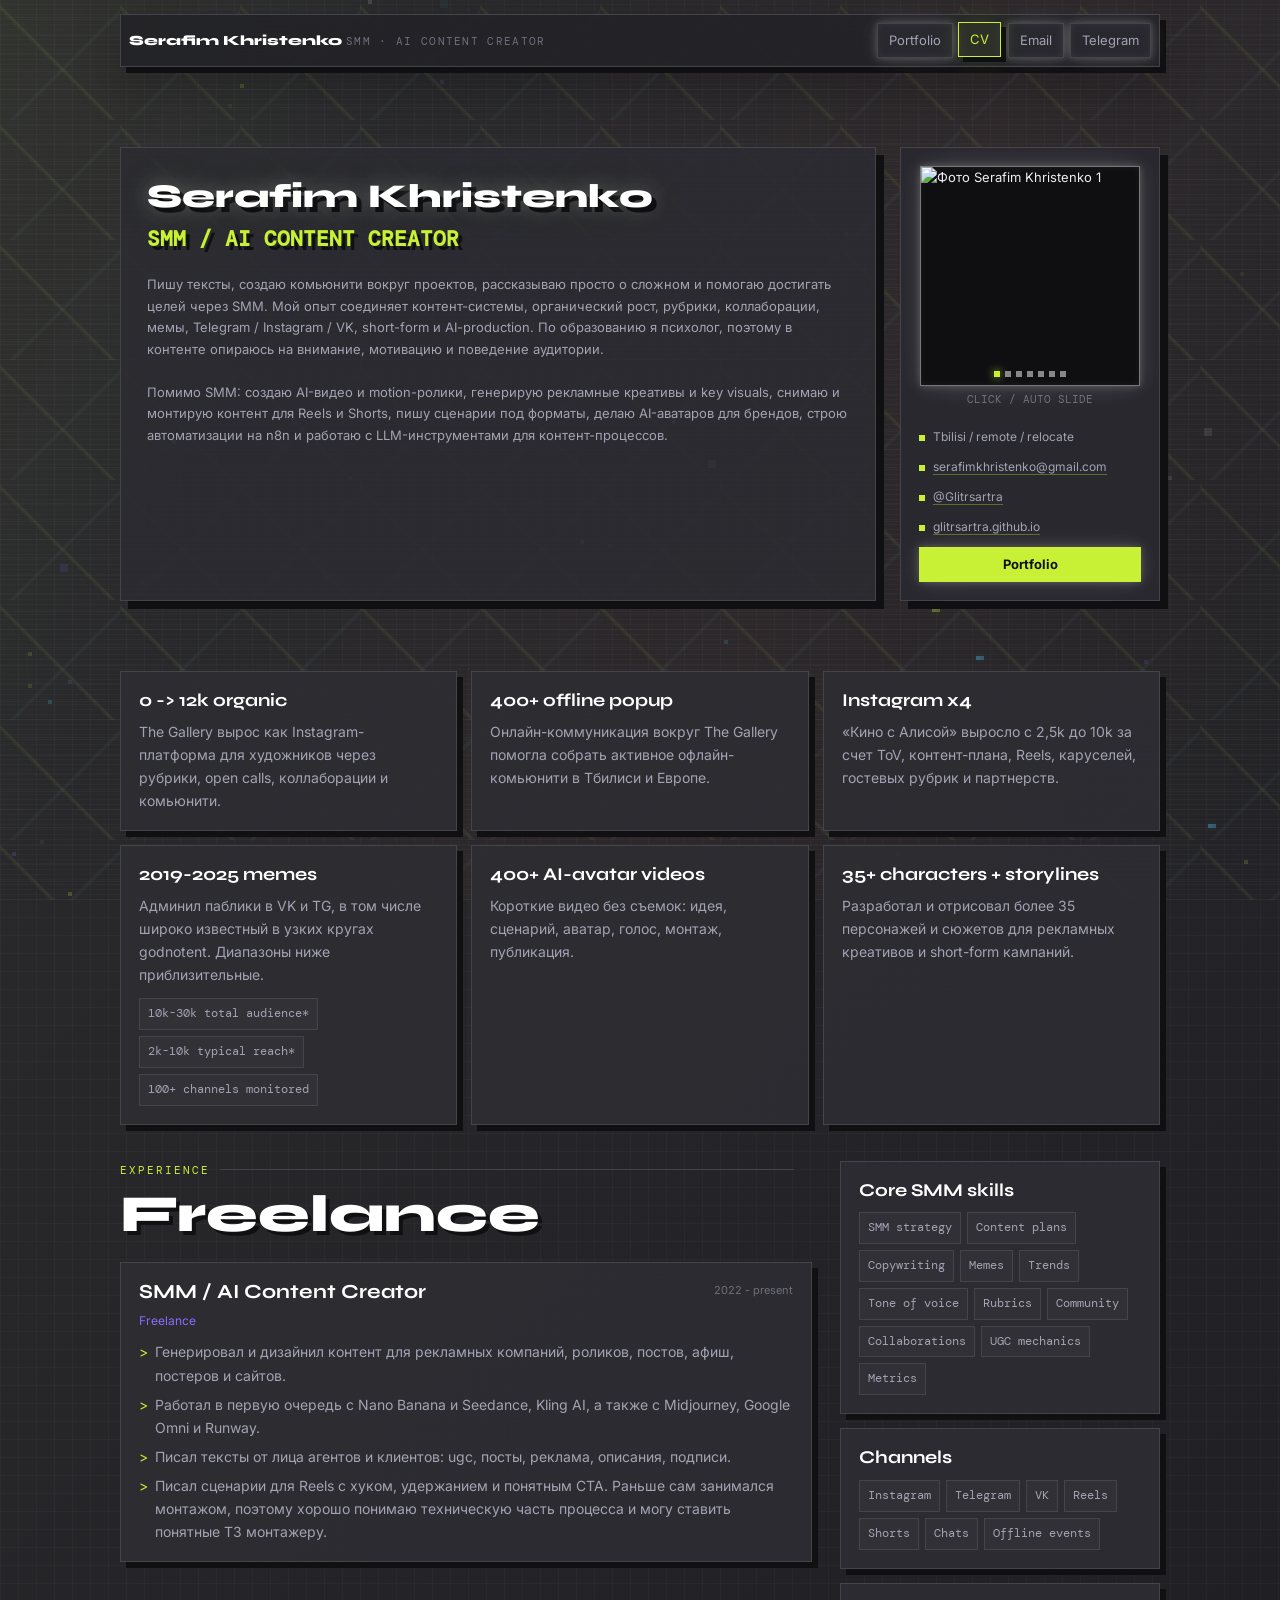
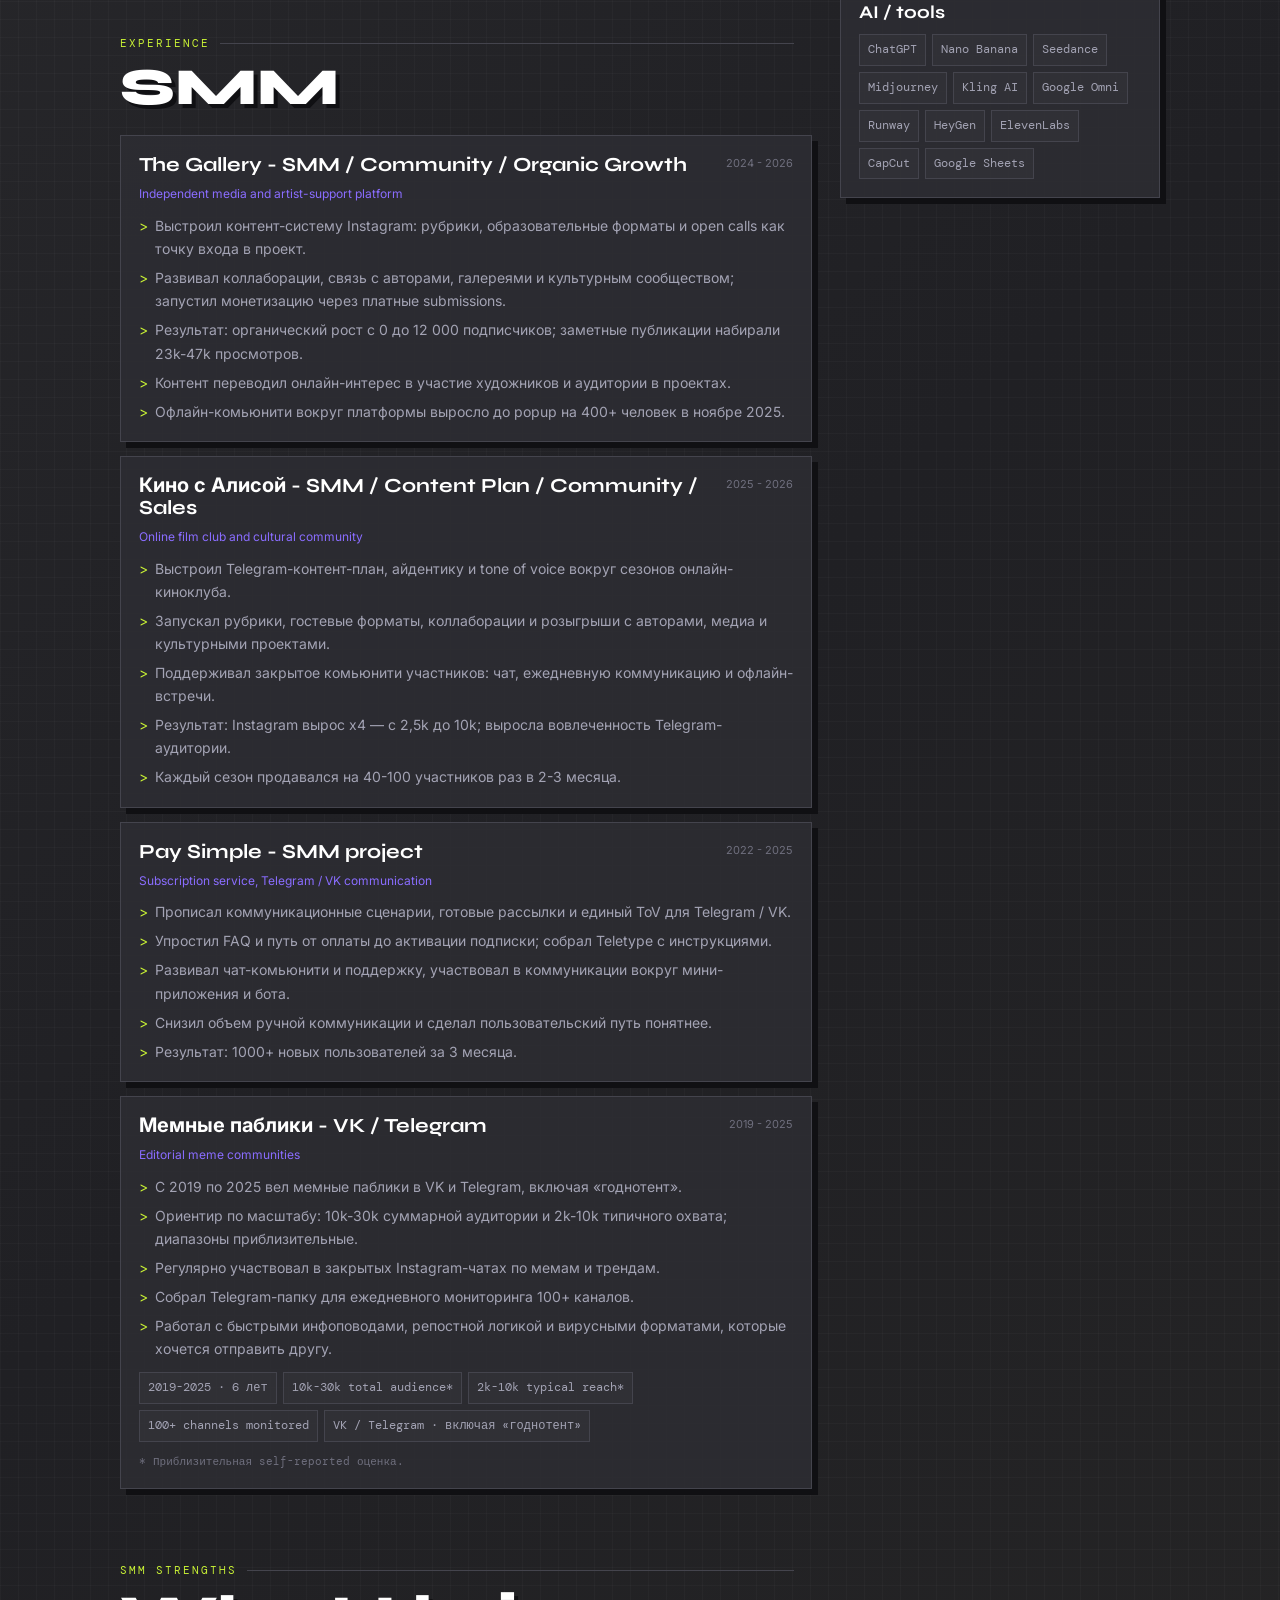
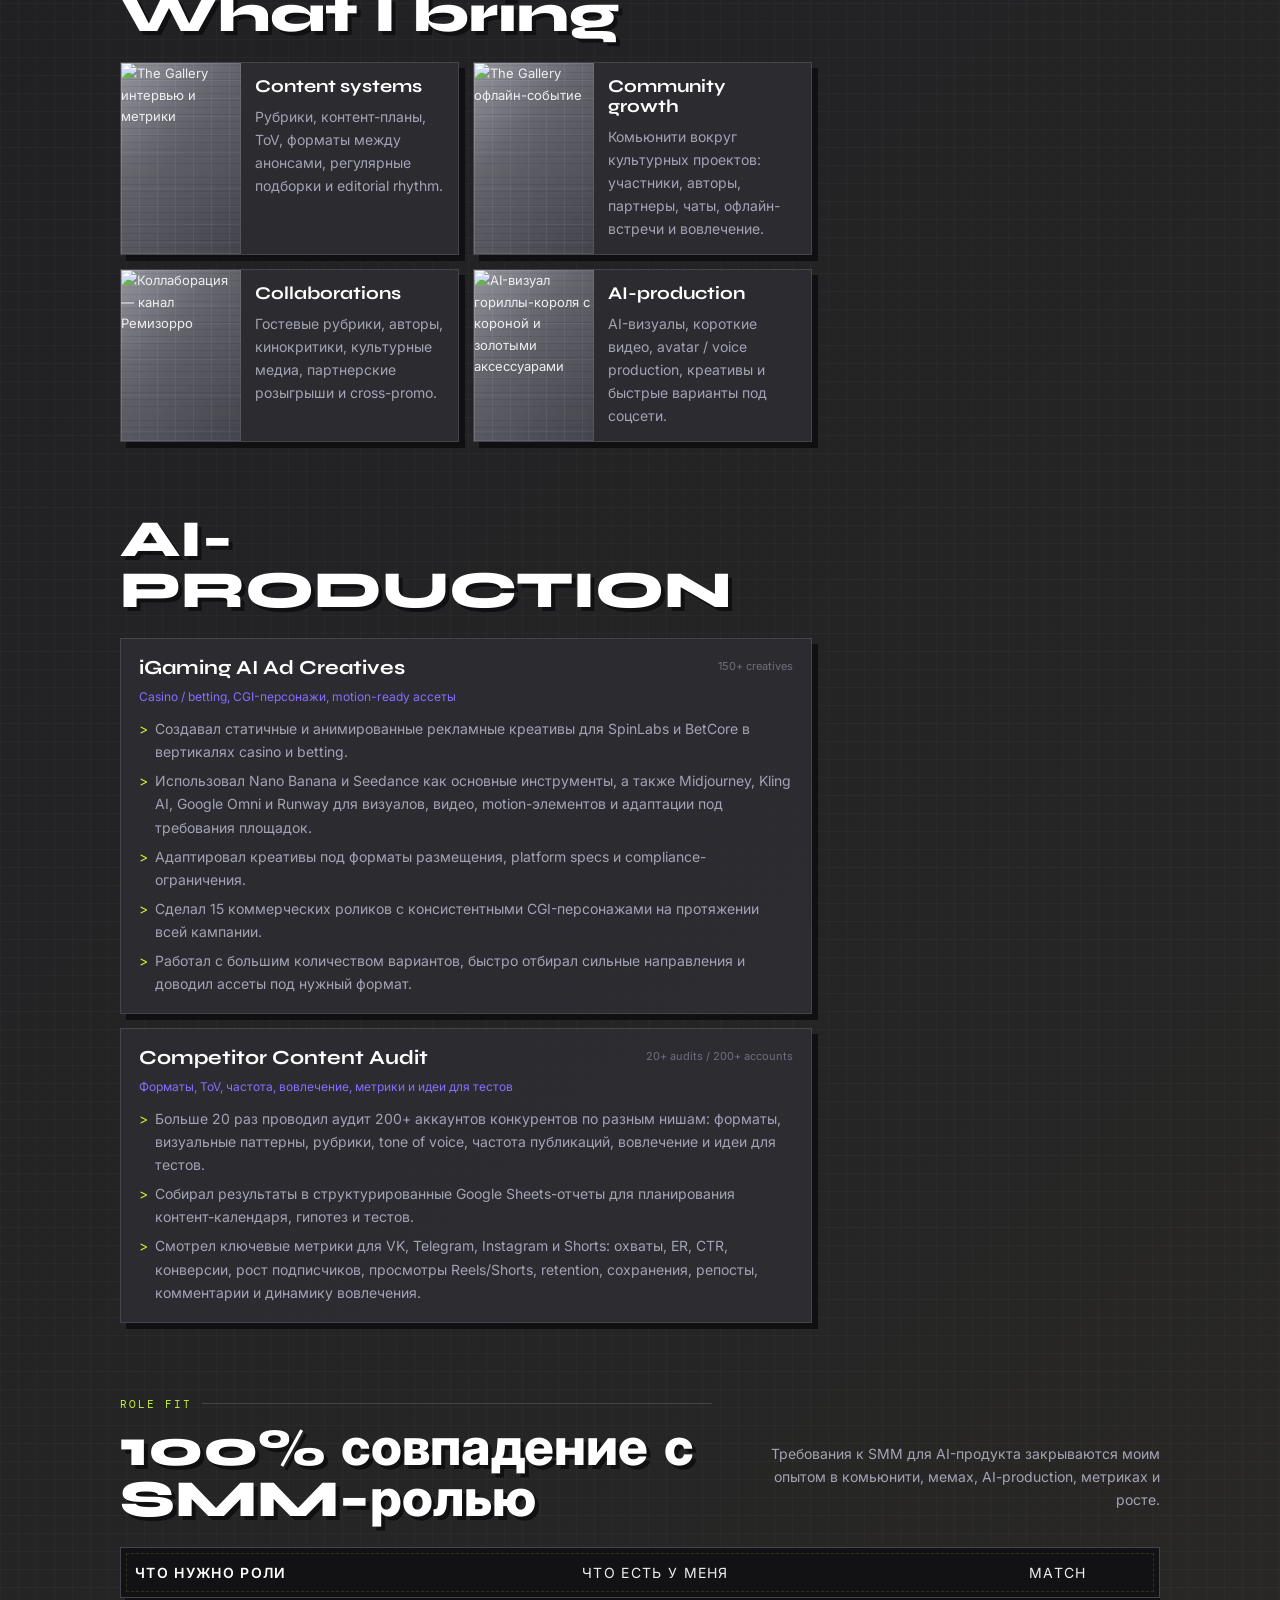
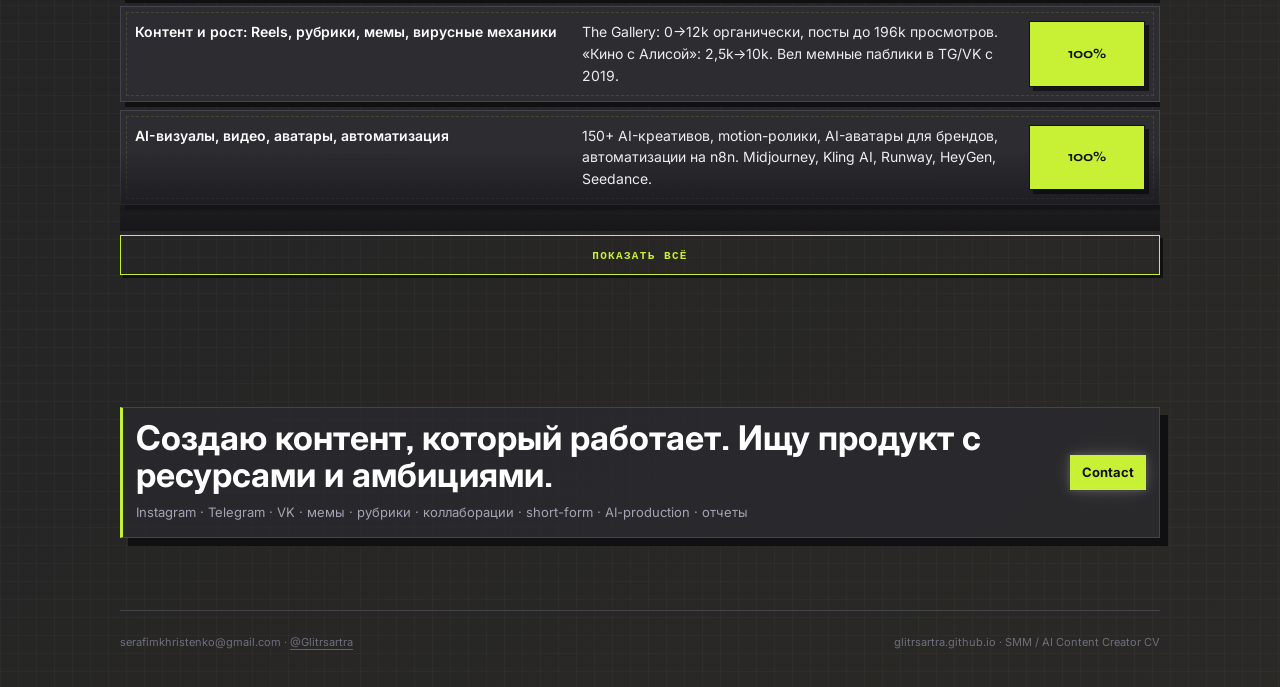
==== 2026-05-23/files-mentioned-by-the-user-index/cv.html @ 73cd8f00 "fix(cv): convert freelance-block to standard experience-item markup" ====
<!doctype html>
<html lang="ru">
<head>
  <meta charset="utf-8">
  <meta name="viewport" content="width=device-width, initial-scale=1">
  <title>Serafim Khristenko - SMM / AI Content Creator CV</title>
  <link rel="preconnect" href="https://fonts.googleapis.com">
  <link rel="preconnect" href="https://fonts.gstatic.com" crossorigin>
  <link href="https://fonts.googleapis.com/css2?family=DM+Mono:wght@400;500&family=Inter:wght@400;500;600;700&family=Syne:wght@700;800&display=swap" rel="stylesheet">
  <link rel="stylesheet" href="styles.css?v=ai-creative-gallery">
</head>
<body>
  <canvas class="pixel-canvas" aria-hidden="true"></canvas>

  <header class="topbar shell">
    <a class="brand" href="index.html?fresh=ai-creative-gallery" aria-label="Back to portfolio">
      <span class="brand-text">
        <span class="brand-name">Serafim Khristenko</span>
        <span class="brand-role">SMM · AI content creator</span>
      </span>
    </a>
    <nav class="nav" aria-label="Primary navigation">
      <a href="index.html?fresh=ai-creative-gallery">Portfolio</a>
      <a class="active" href="cv.html?fresh=ai-creative-gallery">CV</a>
      <a href="mailto:serafimkhristenko@gmail.com">Email</a>
      <a href="https://t.me/Glitrsartra">Telegram</a>
    </nav>
  </header>

  <main class="shell">
    <section class="cv-hero">
      <div class="cv-title">
        <h1 class="glow-name" data-glow-name>Serafim Khristenko</h1>
        <h2 class="cv-role-heading">SMM / AI Content Creator</h2>
        <p>
          Пишу тексты, создаю комьюнити вокруг проектов, рассказываю просто о сложном и помогаю достигать целей через SMM. Мой опыт соединяет контент-системы, органический рост, рубрики, коллаборации, мемы, Telegram / Instagram / VK, short-form и AI-production. По образованию я психолог, поэтому в контенте опираюсь на внимание, мотивацию и поведение аудитории.
          </p>
          <p>
          Помимо SMM: создаю AI-видео и motion-ролики, генерирую рекламные креативы и key visuals, снимаю и монтирую контент для Reels и Shorts, пишу сценарии под форматы, делаю AI-аватаров для брендов, строю автоматизации на n8n и работаю с LLM-инструментами для контент-процессов.
        </p>
      </div>
      <aside class="cv-contact">
        <div class="cv-photo-block">
          <div class="photo-slider cv-photo-slider" data-photo-slider aria-label="Фотографии Serafim Khristenko">
            <img class="active" src="assets/profile_photo_01.webp" alt="Фото Serafim Khristenko 1">
            <img src="assets/profile_photo_02.webp" alt="Фото Serafim Khristenko 2">
            <img src="assets/profile_photo_03.webp" alt="Фото Serafim Khristenko 3">
            <img src="assets/profile_photo_04.webp" alt="Фото Serafim Khristenko 4">
            <img src="assets/profile_photo_05.webp" alt="Фото Serafim Khristenko 5">
            <img src="assets/profile_photo_06.webp" alt="Фото Serafim Khristenko 6">
            <img src="assets/profile_photo_07.webp" alt="Фото Serafim Khristenko 7">
            <div class="photo-dots" aria-hidden="true">
              <button class="photo-dot active" type="button" aria-label="Фото 1"></button>
              <button class="photo-dot" type="button" aria-label="Фото 2"></button>
              <button class="photo-dot" type="button" aria-label="Фото 3"></button>
              <button class="photo-dot" type="button" aria-label="Фото 4"></button>
              <button class="photo-dot" type="button" aria-label="Фото 5"></button>
              <button class="photo-dot" type="button" aria-label="Фото 6"></button>
              <button class="photo-dot" type="button" aria-label="Фото 7"></button>
            </div>
          </div>
          <div class="photo-hint">click / auto slide</div>
        </div>
        <div class="contact-line">Tbilisi / remote / relocate</div>
        <div class="contact-line"><a href="mailto:serafimkhristenko@gmail.com">serafimkhristenko@gmail.com</a></div>
        <div class="contact-line"><a href="https://t.me/Glitrsartra">@Glitrsartra</a></div>
        <div class="contact-line"><a href="https://glitrsartra.github.io">glitrsartra.github.io</a></div>
        <a class="pixel-button primary" href="index.html?fresh=ai-creative-gallery">Portfolio</a>
      </aside>
    </section>

    <section class="section">
      <div class="cv-grid">
        <div class="cv-card">
          <strong>0 -> 12k organic</strong>
          <p>The Gallery вырос как Instagram-платформа для художников через рубрики, open calls, коллаборации и комьюнити.</p>
        </div>
        <div class="cv-card">
          <strong>400+ offline popup</strong>
          <p>Онлайн-коммуникация вокруг The Gallery помогла собрать активное офлайн-комьюнити в Тбилиси и Европе.</p>
        </div>
        <div class="cv-card">
          <strong>Instagram x4</strong>
          <p>«Кино с Алисой» выросло с 2,5k до 10k за счет ToV, контент-плана, Reels, каруселей, гостевых рубрик и партнерств.</p>
        </div>
        <div class="cv-card">
          <strong>2019-2025 memes</strong>
          <p>Админил паблики в VK и TG, в том числе широко известный в узких кругах godnotent. Диапазоны ниже приблизительные.</p>
          <div class="pill-list meme-chip-list">
            <span class="pill">10k-30k total audience*</span>
            <span class="pill">2k-10k typical reach*</span>
            <span class="pill">100+ channels monitored</span>
          </div>
        </div>
        <div class="cv-card">
          <strong>400+ AI-avatar videos</strong>
          <p>Короткие видео без съемок: идея, сценарий, аватар, голос, монтаж, публикация.</p>
        </div>
        <div class="cv-card">
          <strong>35+ characters + storylines</strong>
          <p>Разработал и отрисовал более 35 персонажей и сюжетов для рекламных креативов и short-form кампаний.</p>
        </div>
      </div>
    </section>

    <div class="cv-layout">
      <div>
        <section class="section" style="padding-top:0">
          <div class="section-head">
            <div>
              <div class="section-kicker section-kicker--large">Experience</div>
              <h2>Freelance</h2>
            </div>
          </div>

          <div class="experience-list">
            <article class="experience-item">
              <div class="experience-top">
                <h3>SMM / AI Content Creator</h3>
                <span class="period">2022 - present</span>
              </div>
              <div class="company">Freelance</div>
              <ul>
                <li>Генерировал и дизайнил контент для рекламных компаний, роликов, постов, афиш, постеров и сайтов.</li>
                <li>Работал в первую очередь с Nano Banana и Seedance, Kling AI, а также с Midjourney, Google Omni и Runway.</li>
                <li>Писал тексты от лица агентов и клиентов: ugc, посты, реклама, описания, подписи.</li>
                <li>Писал сценарии для Reels с хуком, удержанием и понятным CTA. Раньше сам занимался монтажом, поэтому хорошо понимаю техническую часть процесса и могу ставить понятные ТЗ монтажеру.</li>
              </ul>
            </article>
          </div>
        </section>

        <section class="section">
          <div class="section-head">
            <div>
              <div class="section-kicker section-kicker--large">Experience</div>
              <h2>SMM</h2>
            </div>
          </div>

          <div class="experience-list">
            <article class="experience-item">
              <div class="experience-top">
                <h3>The Gallery - SMM / Community / Organic Growth</h3>
                <span class="period">2024 - 2026</span>
              </div>
              <div class="company">Independent media and artist-support platform</div>
              <ul>
                <li>Выстроил контент-систему Instagram: рубрики, образовательные форматы и open calls как точку входа в проект.</li>
                <li>Развивал коллаборации, связь с авторами, галереями и культурным сообществом; запустил монетизацию через платные submissions.</li>
                <li>Результат: органический рост с 0 до 12 000 подписчиков; заметные публикации набирали 23k-47k просмотров.</li>
                <li>Контент переводил онлайн-интерес в участие художников и аудитории в проектах.</li>
                <li>Офлайн-комьюнити вокруг платформы выросло до popup на 400+ человек в ноябре 2025.</li>
              </ul>
            </article>

            <article class="experience-item">
              <div class="experience-top">
                <h3>Кино с Алисой - SMM / Content Plan / Community / Sales</h3>
                <span class="period">2025 - 2026</span>
              </div>
              <div class="company">Online film club and cultural community</div>
              <ul>
                <li>Выстроил Telegram-контент-план, айдентику и tone of voice вокруг сезонов онлайн-киноклуба.</li>
                <li>Запускал рубрики, гостевые форматы, коллаборации и розыгрыши с авторами, медиа и культурными проектами.</li>
                <li>Поддерживал закрытое комьюнити участников: чат, ежедневную коммуникацию и офлайн-встречи.</li>
                <li>Результат: Instagram вырос x4 — с 2,5k до 10k; выросла вовлеченность Telegram-аудитории.</li>
                <li>Каждый сезон продавался на 40-100 участников раз в 2-3 месяца.</li>
              </ul>
            </article>

            <article class="experience-item">
              <div class="experience-top">
                <h3>Pay Simple - SMM project</h3>
                <span class="period">2022 - 2025</span>
              </div>
              <div class="company">Subscription service, Telegram / VK communication</div>
              <ul>
                <li>Прописал коммуникационные сценарии, готовые рассылки и единый ToV для Telegram / VK.</li>
                <li>Упростил FAQ и путь от оплаты до активации подписки; собрал Teletype с инструкциями.</li>
                <li>Развивал чат-комьюнити и поддержку, участвовал в коммуникации вокруг мини-приложения и бота.</li>
                <li>Снизил объем ручной коммуникации и сделал пользовательский путь понятнее.</li>
                <li>Результат: 1000+ новых пользователей за 3 месяца.</li>
              </ul>
            </article>

            <article class="experience-item">
              <div class="experience-top">
                <h3>Мемные паблики - VK / Telegram</h3>
                <span class="period">2019 - 2025</span>
              </div>
              <div class="company">Editorial meme communities</div>
              <ul>
                <li>С 2019 по 2025 вел мемные паблики в VK и Telegram, включая «годнотент».</li>
                <li>Ориентир по масштабу: 10k-30k суммарной аудитории и 2k-10k типичного охвата; диапазоны приблизительные.</li>
                <li>Регулярно участвовал в закрытых Instagram-чатах по мемам и трендам.</li>
                <li>Собрал Telegram-папку для ежедневного мониторинга 100+ каналов.</li>
                <li>Работал с быстрыми инфоповодами, репостной логикой и вирусными форматами, которые хочется отправить другу.</li>
              </ul>
              <div class="pill-list meme-chip-list">
                <span class="pill">2019-2025 · 6 лет</span>
                <span class="pill">10k-30k total audience*</span>
                <span class="pill">2k-10k typical reach*</span>
                <span class="pill">100+ channels monitored</span>
                <span class="pill">VK / Telegram · включая «годнотент»</span>
              </div>
              <p class="metric-disclaimer">* Приблизительная self-reported оценка.</p>
            </article>
          </div>
        </section>

        <section class="section">
          <div class="section-head">
            <div>
              <div class="section-kicker">SMM strengths</div>
              <h2>What I bring</h2>
            </div>
          </div>

          <div class="project-row">
            <article class="project-tile">
              <div class="project-placeholder" aria-hidden="true"><img loading="lazy" src="assets/gallery_interview_metrics.webp" alt="The Gallery интервью и метрики" style="width:100%;height:100%;object-fit:cover;"></div>
              <div>
                <strong>Content systems</strong>
                <p>Рубрики, контент-планы, ToV, форматы между анонсами, регулярные подборки и editorial rhythm.</p>
              </div>
            </article>
            <article class="project-tile">
              <div class="project-placeholder" aria-hidden="true"><img loading="lazy" src="assets/gallery_popup_photo_02.webp" alt="The Gallery офлайн-событие" style="width:100%;height:100%;object-fit:cover;"></div>
              <div>
                <strong>Community growth</strong>
                <p>Комьюнити вокруг культурных проектов: участники, авторы, партнеры, чаты, офлайн-встречи и вовлечение.</p>
              </div>
            </article>
            <article class="project-tile">
              <div class="project-placeholder" aria-hidden="true"><img loading="lazy" src="assets/collab_remizorro.webp" alt="Коллаборация — канал Ремизорро" style="width:100%;height:100%;object-fit:cover;"></div>
              <div>
                <strong>Collaborations</strong>
                <p>Гостевые рубрики, авторы, кинокритики, культурные медиа, партнерские розыгрыши и cross-promo.</p>
              </div>
            </article>
            <article class="project-tile">
              <div class="project-placeholder" aria-hidden="true"><img loading="lazy" src="assets/ai_creative_14_gorilla_king.webp" alt="AI-визуал гориллы-короля с короной и золотыми аксессуарами" style="width:100%;height:100%;object-fit:cover;"></div>
              <div>
                <strong>AI-production</strong>
                <p>AI-визуалы, короткие видео, avatar / voice production, креативы и быстрые варианты под соцсети.</p>
              </div>
            </article>
          </div>
        </section>

        <section class="section">
            <div class="section-head">
              <div>
              <h2>AI-PRODUCTION</h2>
              </div>
            </div>
          <div class="experience-list">
            <article class="experience-item">
              <div class="experience-top">
                <h3>iGaming AI Ad Creatives</h3>
                <span class="period">150+ creatives</span>
              </div>
              <div class="company">Casino / betting, CGI-персонажи, motion-ready ассеты</div>
              <ul>
                <li>Создавал статичные и анимированные рекламные креативы для SpinLabs и BetCore в вертикалях casino и betting.</li>
                <li>Использовал Nano Banana и Seedance как основные инструменты, а также Midjourney, Kling AI, Google Omni и Runway для визуалов, видео, motion-элементов и адаптации под требования площадок.</li>
                <li>Адаптировал креативы под форматы размещения, platform specs и compliance-ограничения.</li>
                <li>Сделал 15 коммерческих роликов с консистентными CGI-персонажами на протяжении всей кампании.</li>
                <li>Работал с большим количеством вариантов, быстро отбирал сильные направления и доводил ассеты под нужный формат.</li>
              </ul>
            </article>

            <article class="experience-item">
              <div class="experience-top">
                <h3>Competitor Content Audit</h3>
                <span class="period">20+ audits / 200+ accounts</span>
              </div>
              <div class="company">Форматы, ToV, частота, вовлечение, метрики и идеи для тестов</div>
              <ul>
                <li>Больше 20 раз проводил аудит 200+ аккаунтов конкурентов по разным нишам: форматы, визуальные паттерны, рубрики, tone of voice, частота публикаций, вовлечение и идеи для тестов.</li>
                <li>Собирал результаты в структурированные Google Sheets-отчеты для планирования контент-календаря, гипотез и тестов.</li>
                <li>Смотрел ключевые метрики для VK, Telegram, Instagram и Shorts: охваты, ER, CTR, конверсии, рост подписчиков, просмотры Reels/Shorts, retention, сохранения, репосты, комментарии и динамику вовлечения.</li>
              </ul>
            </article>

          </div>
        </section>
      </div>

      <aside class="side-stack">
        <section class="cv-card">
          <strong>Core SMM skills</strong>
          <div class="pill-list" style="margin-top:12px">
            <span class="pill">SMM strategy</span>
            <span class="pill">Content plans</span>
            <span class="pill">Copywriting</span>
            <span class="pill">Memes</span>
            <span class="pill">Trends</span>
            <span class="pill">Tone of voice</span>
            <span class="pill">Rubrics</span>
            <span class="pill">Community</span>
            <span class="pill">Collaborations</span>
            <span class="pill">UGC mechanics</span>
            <span class="pill">Metrics</span>
          </div>
        </section>

        <section class="cv-card">
          <strong>Channels</strong>
          <div class="pill-list" style="margin-top:12px">
            <span class="pill">Instagram</span>
            <span class="pill">Telegram</span>
            <span class="pill">VK</span>
            <span class="pill">Reels</span>
            <span class="pill">Shorts</span>
            <span class="pill">Chats</span>
            <span class="pill">Offline events</span>
          </div>
        </section>

        <section class="cv-card">
          <strong>AI / tools</strong>
          <div class="pill-list" style="margin-top:12px">
            <span class="pill">ChatGPT</span>
            <span class="pill">Nano Banana</span>
            <span class="pill">Seedance</span>
            <span class="pill">Midjourney</span>
            <span class="pill">Kling AI</span>
            <span class="pill">Google Omni</span>
            <span class="pill">Runway</span>
            <span class="pill">HeyGen</span>
            <span class="pill">ElevenLabs</span>
            <span class="pill">CapCut</span>
            <span class="pill">Google Sheets</span>
          </div>
        </section>

      </aside>
    </div>

    <section class="section" id="role-fit">
      <div class="section-head">
        <div>
          <div class="section-kicker">Role fit</div>
          <h2>100% совпадение с SMM-ролью</h2>
        </div>
        <p class="section-note">Требования к SMM для AI-продукта закрываются моим опытом в комьюнити, мемах, AI-production, метриках и росте.</p>
      </div>
      <div class="fit-spoiler" data-fit-spoiler>
        <div class="fit-table" aria-label="Таблица совместимости">
          <div class="fit-row fit-head">
            <span>Что нужно роли</span>
            <span>Что есть у меня</span>
            <span>Match</span>
          </div>
          <div class="fit-row">
            <span>Контент и рост: Reels, рубрики, мемы, вирусные механики</span>
            <span>The Gallery: 0→12k органически, посты до 196k просмотров. «Кино с Алисой»: 2,5k→10k. Вел мемные паблики в TG/VK с 2019.</span>
            <strong>100%</strong>
          </div>
          <div class="fit-row">
            <span>AI-визуалы, видео, аватары, автоматизация</span>
            <span>150+ AI-креативов, motion-ролики, AI-аватары для брендов, автоматизации на n8n. Midjourney, Kling AI, Runway, HeyGen, Seedance.</span>
            <strong>100%</strong>
          </div>
          <div class="fit-row fit-collapsed">
            <span>Платформы: VK, Telegram, Instagram, YouTube Shorts</span>
            <span>Вел Telegram и Instagram для «Кино с Алисой», Instagram для The Gallery, Telegram/VK для Pay Simple.</span>
            <strong>100%</strong>
          </div>
          <div class="fit-row fit-collapsed">
            <span>Контент-план, тренды, реакция за 24-48 часов</span>
            <span>Сезонные и ежедневные планы, рубрики, open calls, партнерские механики. Слежу за AI-трендами минимум час в день.</span>
            <strong>100%</strong>
          </div>
          <div class="fit-row fit-collapsed">
            <span>Короткие видео, сценарии, монтаж</span>
            <span>Пишу сценарии, ставлю ТЗ, генерирую keyframes, при необходимости собираю видеоряд целиком.</span>
            <strong>100%</strong>
          </div>
          <div class="fit-row fit-collapsed">
            <span>Блогеры, коллаборации, PR</span>
            <span>Гостевые рубрики, розыгрыши, партнерства. Опыт с Blogosphere. Офлайн-мероприятия в СПб и Тбилиси.</span>
            <strong>100%</strong>
          </div>
          <div class="fit-row fit-collapsed">
            <span>Метрики: охваты, ER, CTR, конверсии</span>
            <span>Анализировал 200+ аккаунтов в 20+ нишах. Работаю с retention, сохранениями, динамикой вовлечения.</span>
            <strong>100%</strong>
          </div>
        </div>
        <div class="fit-spoiler-fade"></div>
        <button class="fit-spoiler-toggle" data-fit-toggle aria-expanded="false">Показать всё</button>
      </div>
    </section>

    <section class="cta-band">
      <div>
        <strong>Создаю контент, который работает. Ищу продукт с ресурсами и амбициями.</strong>
        <span>Instagram · Telegram · VK · мемы · рубрики · коллаборации · short-form · AI-production · отчеты</span>
      </div>
      <a class="pixel-button primary" href="mailto:serafimkhristenko@gmail.com">Contact</a>
    </section>
  </main>

  <footer class="footer shell">
    <span>serafimkhristenko@gmail.com · <a href="https://t.me/Glitrsartra">@Glitrsartra</a></span>
    <span>glitrsartra.github.io · SMM / AI Content Creator CV</span>
  </footer>

  <script src="portfolio.js?v=ai-creative-gallery"></script>
  <script src="element-picker.js?v=1"></script>
</body>
</html>
---- 2026-05-23/files-mentioned-by-the-user-index/styles.css ----
:root {
  --bg: #262629;
  --bg-deep: #17171a;
  --surface: #303035;
  --surface-2: #28282e;
  --surface-3: #202024;
  --line: #44444d;
  --line-soft: rgba(255, 255, 255, 0.09);
  --text: #ededf1;
  --muted: #a3a3b4;
  --quiet: #6f6f7e;
  --acid: #c8f135;
  --violet: #8a6dff;
  --coral: #ff654a;
  --cyan: #58d7ff;
  --amber: #ffd166;
  --shadow: #101013;
  --cursor-pixel: url("assets/cursor-user-stretched.webp") 1 1, auto;
  --cursor-pixel-active: url("assets/cursor-user-stretched-active.png?v=green-hover") 4 5, pointer;
}

* {
  box-sizing: border-box;
}

html {
  scroll-behavior: smooth;
  cursor: var(--cursor-pixel);
}

body {
  margin: 0;
  min-height: 100vh;
  background:
    linear-gradient(90deg, rgba(255, 255, 255, 0.025) 1px, transparent 1px) 0 0 / 18px 18px,
    linear-gradient(0deg, rgba(255, 255, 255, 0.022) 1px, transparent 1px) 0 0 / 18px 18px,
    linear-gradient(135deg, #2c2c2f 0%, #202024 44%, #2a2926 100%);
  color: var(--text);
  font-family: Inter, system-ui, sans-serif;
  font-size: 14px;
  line-height: 1.65;
  overflow-x: hidden;
  cursor: var(--cursor-pixel);
}

body::before {
  content: "";
  position: fixed;
  inset: 0;
  z-index: -2;
  pointer-events: none;
  background:
    repeating-linear-gradient(0deg, rgba(255,255,255,0.018) 0 1px, transparent 1px 5px),
    linear-gradient(115deg, rgba(200, 241, 53, 0.04), transparent 28%, rgba(255, 101, 74, 0.035) 62%, transparent);
}

body::after {
  content: "";
  position: fixed;
  inset: 0;
  z-index: -1;
  pointer-events: none;
  opacity: 0.34;
  background-image:
    linear-gradient(45deg, transparent 0 46%, rgba(200,241,53,.16) 46% 48%, transparent 48% 100%),
    linear-gradient(-45deg, transparent 0 44%, rgba(88,215,255,.1) 44% 46%, transparent 46% 100%);
  background-size: 120px 120px;
  mix-blend-mode: screen;
}

a {
  color: inherit;
}

button,
a {
  -webkit-tap-highlight-color: transparent;
  cursor: var(--cursor-pixel);
}

button {
  font: inherit;
}

img {
  display: block;
  max-width: 100%;
}

.media-placeholder,
.fan-placeholder,
.work-placeholder,
.project-placeholder,
.lightbox-placeholder {
  display: block;
  position: relative;
  width: 100%;
  height: 100%;
  min-height: inherit;
  overflow: hidden;
  background:
    linear-gradient(90deg, rgba(255, 255, 255, 0.055) 1px, transparent 1px) 0 0 / 18px 18px,
    linear-gradient(0deg, rgba(255, 255, 255, 0.045) 1px, transparent 1px) 0 0 / 18px 18px,
    linear-gradient(135deg, #82828b 0%, #5e5e67 48%, #44444d 100%);
  box-shadow: inset 0 0 0 1px rgba(255, 255, 255, 0.08);
}

.media-placeholder::after,
.fan-placeholder::after,
.work-placeholder::after,
.project-placeholder::after,
.lightbox-placeholder::after {
  content: "";
  position: absolute;
  inset: 0;
  background:
    linear-gradient(135deg, rgba(255, 255, 255, 0.16), transparent 36%),
    repeating-linear-gradient(0deg, transparent 0 6px, rgba(0, 0, 0, 0.08) 6px 7px);
  mix-blend-mode: overlay;
}

.pixel-canvas {
  position: fixed;
  inset: 0;
  z-index: 0;
  opacity: 0.4;
  pointer-events: none;
  image-rendering: pixelated;
}

.topbar,
main,
.footer {
  position: relative;
  z-index: 1;
}

.shell {
  width: min(1180px, calc(100% - 32px));
  margin: 0 auto;
}

.topbar {
  position: sticky;
  top: 10px;
  z-index: 30;
  display: grid;
  grid-template-columns: 1fr auto;
  align-items: center;
  gap: 18px;
  margin: 14px auto 0;
  padding: 10px;
  background: rgba(35, 35, 39, 0.88);
  border: 1px solid var(--line);
  box-shadow: 6px 6px 0 var(--shadow), 0 18px 50px rgba(0, 0, 0, 0.22);
  backdrop-filter: blur(18px);
}

.brand {
  display: flex;
  align-items: center;
  gap: 12px;
  min-width: 0;
  text-decoration: none;
}

.brand-mark {
  width: 28px;
  height: 28px;
  flex: 0 0 auto;
  background:
    linear-gradient(90deg, var(--acid) 0 33%, transparent 33% 66%, var(--coral) 66%),
    linear-gradient(0deg, transparent 0 33%, var(--cyan) 33% 66%, transparent 66%);
  border: 1px solid #0e0e10;
  box-shadow: 4px 4px 0 #0e0e10;
  image-rendering: pixelated;
}

.brand-text {
  min-width: 0;
}

.brand-name {
  position: relative;
  color: #fff;
  font-family: "Syne", Inter, system-ui, sans-serif;
  font-size: 15px;
  font-weight: 800;
  line-height: 1.1;
  overflow: visible;
  text-overflow: ellipsis;
  white-space: nowrap;
  transition: color 220ms ease, text-shadow 220ms ease;
}

.brand-name::after {
  content: "";
  position: absolute;
  left: 0;
  bottom: -2px;
  width: 100%;
  height: 1px;
  background: var(--acid);
  transform: scaleX(0);
  transform-origin: left;
  transition: transform 300ms cubic-bezier(0.22, 1, 0.36, 1);
}

.brand:hover .brand-name {
  color: var(--acid);
  text-shadow: 0 0 18px rgba(200, 241, 53, 0.5), 0 0 44px rgba(200, 241, 53, 0.2);
}

.brand:hover .brand-name::after {
  transform: scaleX(1);
}

.brand:hover .brand-role {
  color: rgba(200, 241, 53, 0.5);
}

.brand-role {
  color: var(--quiet);
  font-family: "DM Mono", "SFMono-Regular", Consolas, monospace;
  font-size: 11px;
  letter-spacing: 0.12em;
  text-transform: uppercase;
  overflow: hidden;
  text-overflow: ellipsis;
  white-space: nowrap;
  transition: color 220ms ease;
}

.nav {
  display: flex;
  justify-content: flex-end;
  flex-wrap: wrap;
  gap: 6px;
}

.nav a,
.pixel-button {
  display: inline-flex;
  align-items: center;
  justify-content: center;
  min-height: 34px;
  padding: 8px 13px;
  color: var(--muted);
  background: var(--surface-2);
  border: 1px solid var(--line);
  border-radius: 0;
  box-shadow: 3px 3px 0 var(--shadow);
  text-decoration: none;
  cursor: pointer;
  transition: transform 160ms ease, color 160ms ease, border-color 160ms ease, background 160ms ease, box-shadow 160ms ease;
}

.nav a:hover,
.pixel-button:hover,
.nav a.active {
  color: var(--acid);
  border-color: var(--acid);
  background: rgba(200, 241, 53, 0.06);
  transform: translate(-1px, -1px);
  box-shadow: 5px 5px 0 var(--shadow), 0 0 28px rgba(200, 241, 53, 0.14);
}

.hero {
  display: grid;
  grid-template-columns: minmax(0, 0.92fr) minmax(420px, 1.08fr);
  gap: 28px;
  align-items: stretch;
  min-height: calc(100vh - 92px);
  padding: 58px 0 34px;
}

.hero-copy {
  display: flex;
  flex-direction: column;
  justify-content: space-between;
  gap: 26px;
  min-width: 0;
}

.tagline {
  display: inline-flex;
  width: fit-content;
  align-items: center;
  gap: 8px;
  margin-bottom: 18px;
  padding: 4px 10px;
  color: var(--acid);
  border: 1px solid var(--acid);
  box-shadow: 3px 3px 0 rgba(0, 0, 0, 0.35);
  font-family: "DM Mono", "SFMono-Regular", Consolas, monospace;
  font-size: 11px;
  letter-spacing: 0.16em;
  text-transform: uppercase;
}

.tagline::before {
  content: "";
  width: 6px;
  height: 6px;
  background: currentColor;
  box-shadow: 8px 0 0 var(--coral), 16px 0 0 var(--cyan);
}

h1,
h2,
h3 {
  margin: 0;
  font-family: "Syne", Inter, system-ui, sans-serif;
  color: #fff;
  line-height: 0.98;
  letter-spacing: 0;
}

h1 {
  max-width: 680px;
  font-size: clamp(48px, 6.2vw, 88px);
  font-weight: 800;
  text-shadow: 5px 5px 0 #0f0f12, 0 0 44px rgba(200, 241, 53, 0.1);
}

.hero-profile {
  display: flex;
  align-items: flex-start;
  margin-bottom: 24px;
}

.hero-profile-photo {
  width: 96px;
  height: 96px;
  object-fit: cover;
  object-position: center top;
  border: 2px solid var(--line);
  box-shadow: 4px 4px 0 var(--shadow);
  flex: 0 0 auto;
  filter: grayscale(15%);
}

.hero-copy p {
  max-width: 610px;
  margin: 20px 0 0;
  color: var(--muted);
  font-size: 14px;
}

.hero-actions {
  display: flex;
  flex-wrap: wrap;
  gap: 10px;
  margin-top: 36px;
}

.pixel-button.primary {
  color: #111;
  background: var(--acid);
  border-color: var(--acid);
  font-weight: 700;
}

.pixel-button.primary:hover {
  color: #111;
  background: #d6ff49;
}

.metrics {
  display: grid;
  grid-template-columns: repeat(4, minmax(0, 1fr));
  gap: 1px;
  border: 1px solid var(--line);
  background: var(--line);
  box-shadow: 6px 6px 0 var(--shadow);
}

.metric {
  min-width: 0;
  padding: 15px 12px;
  background: var(--surface-2);
}

.metric-value {
  display: block;
  color: var(--acid);
  font-family: "DM Mono", "SFMono-Regular", Consolas, monospace;
  font-size: clamp(28px, 4.5vw, 34px);
  font-weight: 500;
  line-height: 1;
}

.metric-label {
  display: block;
  margin-top: 7px;
  color: var(--quiet);
  font-family: "DM Mono", "SFMono-Regular", Consolas, monospace;
  font-size: 11px;
  letter-spacing: 0.1em;
  text-transform: uppercase;
}

.hero-panel {
  position: relative;
  display: grid;
  min-width: 0;
  background: var(--surface);
  border: 1px solid var(--line);
  box-shadow: 10px 10px 0 var(--shadow), 0 0 70px rgba(138, 109, 255, 0.11);
  transform: perspective(900px) rotateY(-3deg) rotateX(1.5deg);
}

.hero-panel::before {
  content: "";
  position: absolute;
  inset: 10px -10px -10px 10px;
  z-index: -1;
  border-right: 1px solid #111;
  border-bottom: 1px solid #111;
  background:
    linear-gradient(135deg, rgba(200, 241, 53, 0.22), rgba(88, 215, 255, 0.08) 42%, rgba(255, 101, 74, 0.18));
}

.hero-panel .media-placeholder {
  width: 100%;
  height: 100%;
  min-height: 430px;
}

.hero-collage {
  position: relative;
  display: grid;
  grid-template-columns: repeat(6, minmax(0, 1fr));
  grid-auto-rows: 46px;
  gap: 8px;
  align-content: start;
  width: 100%;
  min-height: 540px;
  padding: 10px 10px 112px;
  overflow: hidden;
  isolation: isolate;
  background:
    radial-gradient(circle at 16% 18%, rgba(200, 241, 53, 0.24), transparent 26%),
    radial-gradient(circle at 80% 12%, rgba(88, 215, 255, 0.2), transparent 28%),
    radial-gradient(circle at 70% 78%, rgba(255, 101, 74, 0.22), transparent 28%),
    linear-gradient(135deg, #17171b 0%, #22222a 52%, #101015 100%);
}

.hero-collage::before {
  content: "";
  position: absolute;
  inset: 0;
  z-index: 20;
  pointer-events: none;
  background:
    linear-gradient(90deg, rgba(255, 255, 255, 0.08) 1px, transparent 1px) 0 0 / 22px 22px,
    linear-gradient(0deg, rgba(255, 255, 255, 0.055) 1px, transparent 1px) 0 0 / 22px 22px,
    repeating-linear-gradient(0deg, rgba(255, 255, 255, 0.05) 0 1px, transparent 1px 5px);
  mix-blend-mode: screen;
  opacity: 0.52;
}

.hero-collage::after {
  content: "";
  position: absolute;
  inset: 40% 0 0;
  z-index: 19;
  pointer-events: none;
  background: linear-gradient(180deg, transparent, rgba(10, 10, 12, 0.78));
}

.hero-collage-item {
  --tilt: rotate(0deg);
  position: relative;
  z-index: 2;
  width: auto;
  height: auto;
  min-width: 0;
  min-height: 0;
  padding: 0;
  overflow: hidden;
  color: inherit;
  background: var(--surface-2);
  border: 1px solid var(--line);
  border-radius: 6px;
  box-shadow: 7px 7px 0 rgba(0, 0, 0, 0.55), 0 0 34px rgba(255, 255, 255, 0.08);
  cursor: zoom-in;
  transform: var(--tilt);
  transform-origin: center;
  transition: transform 180ms ease, box-shadow 180ms ease, z-index 180ms ease;
}

.hero-collage-item:hover,
.hero-collage-item:focus-visible {
  z-index: 30;
  box-shadow: 10px 10px 0 rgba(0, 0, 0, 0.6), 0 0 44px rgba(255, 255, 255, 0.16);
  transform: var(--tilt) translateY(-4px) scale(1.03);
}

.hero-collage-item:focus-visible {
  outline: 2px solid var(--acid);
  outline-offset: 3px;
}

.hero-collage-item img {
  width: 100%;
  height: 100%;
  object-fit: cover;
  filter: saturate(1.08) contrast(1.04);
}

.hero-board-a {
  --tilt: rotate(-4deg);
  grid-column: span 2;
  grid-row: span 3;
  z-index: 1;
  align-self: start;
  justify-self: center;
  width: 310px;
  aspect-ratio: 1031 / 1280;
  background: #111317;
}

.hero-board-a img {
  object-fit: contain;
}

.hero-board-b {
  --tilt: rotate(2deg);
  grid-column: span 2;
  grid-row: span 3;
  z-index: 1;
  translate: -20px 0;
}

.hero-board-c {
  --tilt: rotate(-2deg);
  grid-column: span 1;
  grid-row: span 2;
  z-index: 13;
  align-self: start;
  justify-self: center;
  width: 176px;
  aspect-ratio: 859 / 1280;
  background: #111317;
  translate: -42px -8px;
}

.hero-board-d {
  --tilt: rotate(3deg);
  grid-column: span 1;
  grid-row: span 2;
  z-index: 14;
  align-self: start;
  justify-self: center;
  width: 176px;
  aspect-ratio: 964 / 1280;
  background: #111317;
  translate: -8px 16px;
}

.hero-board-c img,
.hero-board-d img {
  object-fit: contain;
}

.hero-board-e {
  --tilt: rotate(-1deg);
  grid-column: span 1;
  grid-row: span 2;
  z-index: 12;
  align-self: center;
  justify-self: center;
  width: 180px;
  aspect-ratio: 1031 / 1280;
  background: #111317;
  translate: -230px 230px;
}

.hero-board-e img {
  object-fit: contain;
}

.hero-board-f {
  --tilt: rotate(4deg);
  grid-column: span 1;
  grid-row: span 2;
  z-index: 13;
  align-self: start;
  justify-self: center;
  width: 184px;
  aspect-ratio: 1;
  background: #111317;
  translate: -230px 230px;
}

.hero-board-f img {
  object-fit: contain;
}

.hero-board-g {
  --tilt: rotate(-3deg);
  grid-column: span 2;
  grid-row: span 2;
  z-index: 20;
  align-self: center;
  justify-self: center;
  width: 64%;
  aspect-ratio: 859 / 1280;
  background: #111317;
}

.hero-board-g img {
  object-fit: contain;
}

.hero-board-h {
  --tilt: rotate(2deg);
  grid-column: span 1;
  grid-row: span 2;
}

.hero-board-i {
  --tilt: rotate(-2deg);
  grid-column: span 2;
  grid-row: span 2;
  z-index: 15;
  translate: -10px 0;
}

.hero-board-j,
.hero-board-k,
.hero-board-l,
.hero-board-m,
.hero-board-n,
.hero-board-o,
.hero-board-p,
.hero-board-q,
.hero-board-r {
  grid-column: span 1;
  grid-row: span 2;
}

.hero-board-j {
  --tilt: rotate(3deg);
}

.hero-board-k {
  --tilt: rotate(-4deg);
  translate: -40px 30px;
}

.hero-board-l {
  --tilt: rotate(2deg);
  grid-column: span 2;
}

.hero-board-m {
  --tilt: rotate(-1deg);
}

.hero-board-n {
  --tilt: rotate(4deg);
}

.hero-board-o {
  --tilt: rotate(-3deg);
}

.hero-board-p {
  --tilt: rotate(2deg);
}

.hero-board-q {
  --tilt: rotate(-2deg);
}

.hero-board-r {
  --tilt: rotate(3deg);
}

.hero-board-s,
.hero-board-t,
.hero-board-u,
.hero-board-v,
.hero-board-w,
.hero-board-x,
.hero-board-y,
.hero-board-z,
.hero-board-aa,
.hero-board-ab {
  z-index: 8;
}

.hero-board-s {
  --tilt: rotate(-7deg);
  grid-column: 1 / span 2;
  grid-row: 6 / span 4;
  margin: -12px 18px 18px -12px;
}

.hero-board-t {
  --tilt: rotate(5deg);
  grid-column: 4 / span 3;
  grid-row: 5 / span 3;
  margin: 18px -18px -4px 18px;
  z-index: 7;
}

.hero-board-u {
  --tilt: rotate(-4deg);
  grid-column: 3 / span 2;
  grid-row: 8 / span 3;
  margin: -16px 8px 8px -8px;
  z-index: 9;
  translate: 0 100px;
}

.hero-board-v {
  --tilt: rotate(6deg);
  grid-column: 5 / span 2;
  grid-row: 8 / span 3;
  margin: -18px -8px 12px 24px;
  z-index: 10;
}

.hero-board-w {
  --tilt: rotate(-3deg);
  grid-column: 2 / span 2;
  grid-row: 4 / span 3;
  margin: -38px 10px -16px 20px;
  z-index: 11;
}

.hero-board-x {
  --tilt: rotate(4deg);
  grid-column: 1 / span 1;
  grid-row: 10 / span 2;
  margin: -10px 0 16px 8px;
  z-index: 12;
}

.hero-board-y {
  --tilt: rotate(-5deg);
  grid-column: 4 / span 1;
  grid-row: 10 / span 2;
  margin: -12px -6px 20px 6px;
  z-index: 12;
  translate: -290px -30px;
}

.hero-board-z {
  --tilt: rotate(3deg);
  grid-column: 5 / span 1;
  grid-row: 10 / span 2;
  margin: 4px -8px 10px -2px;
  z-index: 12;
  translate: 0 20px;
}

.hero-board-aa {
  --tilt: rotate(-2deg);
  grid-column: 6 / span 1;
  grid-row: 10 / span 2;
  margin: -16px -10px 18px 0;
  z-index: 13;
}

.hero-board-ab {
  --tilt: rotate(4deg);
  grid-column: 5 / span 2;
  grid-row: 10 / span 3;
  margin: 12px -18px -18px 12px;
  z-index: 14;
  translate: 0 80px;
}

.hero-board-ai {
  --tilt: rotate(-3deg);
  grid-column: 5 / span 2;
  grid-row: 6 / span 3;
  margin: -8px -12px 12px 8px;
  z-index: 9;
}

.hero-board-aj {
  --tilt: rotate(4deg);
  grid-column: 5 / span 2;
  grid-row: 6 / span 3;
  margin: 18px -18px -12px 18px;
  z-index: 10;
}

.hero-board-ak {
  --tilt: rotate(-2deg);
  grid-column: 6 / span 1;
  grid-row: 7 / span 2;
  margin: -10px -8px 8px 4px;
  z-index: 11;
}

.hero-board-al {
  --tilt: rotate(3deg);
  grid-column: 5 / span 1;
  grid-row: 8 / span 2;
  margin: -6px 8px 10px -10px;
  z-index: 10;
}

.hero-cover-a {
  --tilt: rotate(-4deg);
  left: 4%;
  top: 6%;
  z-index: 4;
  width: 38%;
  height: 58%;
}

.hero-cover-b {
  --tilt: rotate(3deg);
  right: 5%;
  top: 5%;
  z-index: 5;
  width: 42%;
  height: 25%;
}

.hero-cover-c {
  --tilt: rotate(-2deg);
  right: 4%;
  top: 24%;
  z-index: 4;
  width: 34%;
  height: 34%;
}

.hero-cover-d {
  --tilt: rotate(5deg);
  left: 7%;
  bottom: 8%;
  z-index: 5;
  width: 31%;
  height: 38%;
}

.hero-cover-e {
  --tilt: rotate(4deg);
  left: 31%;
  top: 27%;
  z-index: 3;
  width: 28%;
  height: 38%;
}

.hero-cover-f {
  --tilt: rotate(-1deg);
  left: 37%;
  bottom: 11%;
  z-index: 6;
  width: 40%;
  height: 22%;
}

.hero-cover-g {
  --tilt: rotate(-3deg);
  right: 8%;
  bottom: 12%;
  z-index: 5;
  width: 33%;
  height: 36%;
}

.hero-cover-h {
  --tilt: rotate(2deg);
  left: 2%;
  top: 55%;
  z-index: 3;
  width: 28%;
  height: 30%;
}

.hero-cover-i {
  --tilt: rotate(6deg);
  right: 0;
  top: 47%;
  z-index: 6;
  width: 23%;
  height: 27%;
}

.hero-cover-j {
  --tilt: rotate(-5deg);
  left: 53%;
  top: 9%;
  z-index: 6;
  width: 28%;
  height: 21%;
}

.hero-label {
  position: absolute;
  left: 16px;
  right: 16px;
  bottom: 16px;
  display: grid;
  grid-template-columns: 1fr auto;
  gap: 12px;
  align-items: end;
  z-index: 40;
  padding: 14px;
  background: rgba(16, 16, 19, 0.96);
  border: 1px solid rgba(200, 241, 53, 0.58);
  box-shadow: 6px 6px 0 rgba(0, 0, 0, 0.55), 0 0 28px rgba(200, 241, 53, 0.1);
  backdrop-filter: blur(18px);
}

.hero-label strong {
  display: block;
  color: #fff;
  font-family: "Syne", Inter, system-ui, sans-serif;
  font-size: 18px;
  line-height: 1.15;
}

.hero-label span {
  display: block;
  margin-top: 3px;
  color: var(--muted);
  font-size: 11px;
}

.hero-stamp {
  color: var(--cyan);
  border: 1px solid currentColor;
  padding: 4px 8px;
  font-family: "DM Mono", "SFMono-Regular", Consolas, monospace;
  font-size: 11px;
  letter-spacing: 0.12em;
  text-transform: uppercase;
}

.section {
  padding: 52px 0;
}

.thumbnail-showcase.section {
  padding-top: 80px;
}

#ai-production.section {
  padding-top: 80px;
}

.section-head {
  display: grid;
  grid-template-columns: minmax(0, 1fr) auto;
  gap: 18px;
  align-items: end;
  margin-bottom: 22px;
}

.section-kicker {
  display: flex;
  align-items: center;
  gap: 10px;
  margin-bottom: 10px;
  color: var(--acid);
  font-family: "DM Mono", "SFMono-Regular", Consolas, monospace;
  font-size: 11px;
  letter-spacing: 0.18em;
  text-transform: uppercase;
}

.section-kicker::after {
  content: "";
  flex: 1;
  height: 1px;
  min-width: 38px;
  background: var(--line);
}

h2 {
  font-size: clamp(32px, 4.4vw, 52px);
  font-weight: 800;
  text-shadow: 4px 4px 0 var(--shadow);
}

h3 {
  font-size: clamp(20px, 2.2vw, 28px);
}

.section-head h2 {
  overflow-wrap: normal;
}

#ai-production .section-head h2 {
  white-space: nowrap;
}

.section-note {
  max-width: 430px;
  color: var(--muted);
  font-size: 14px;
  text-align: right;
}

.fit-table {
  display: grid;
  gap: 8px;
}

.fit-spoiler {
  position: relative;
}

.fit-spoiler .fit-table {
  max-height: 280px;
  overflow: hidden;
  transition: max-height 400ms ease;
}

.fit-spoiler.is-open .fit-table {
  max-height: 2000px;
}

.fit-collapsed {
  opacity: 0.5;
  transition: opacity 300ms ease;
}

.fit-spoiler.is-open .fit-collapsed {
  opacity: 1;
}

.fit-spoiler-fade {
  position: absolute;
  bottom: 44px;
  left: 0;
  right: 0;
  height: 80px;
  background: linear-gradient(to bottom, transparent, var(--bg-deep));
  pointer-events: none;
  transition: opacity 300ms ease;
}

.fit-spoiler.is-open .fit-spoiler-fade {
  opacity: 0;
}

.fit-spoiler-toggle {
  display: block;
  width: 100%;
  margin-top: 8px;
  padding: 10px;
  color: var(--acid);
  background: transparent;
  border: 1px solid var(--acid);
  box-shadow: 3px 3px 0 var(--shadow);
  font-family: "DM Mono", monospace;
  font-size: 11px;
  font-weight: 700;
  letter-spacing: 0.12em;
  text-transform: uppercase;
  cursor: pointer;
  transition: background 180ms ease, color 180ms ease;
}

.fit-spoiler-toggle:hover {
  background: rgba(200, 241, 53, 0.08);
}

.fit-spoiler.is-open .fit-spoiler-toggle {
  color: var(--muted);
  border-color: var(--line);
}


.fit-row {
  position: relative;
  display: grid;
  grid-template-columns: minmax(190px, 1fr) minmax(0, 1fr) minmax(116px, auto);
  gap: 12px;
  align-items: stretch;
  padding: 14px;
  background: rgba(45, 45, 50, 0.92);
  border: 1px solid var(--line);
  box-shadow: 5px 5px 0 var(--shadow);
}

.fit-row::after {
  content: "";
  position: absolute;
  inset: 5px;
  pointer-events: none;
  border: 1px dashed rgba(200, 241, 53, 0.14);
}

.fit-row > span,
.fit-row > strong {
  position: relative;
  z-index: 1;
}

.fit-head {
  min-height: 44px;
  color: var(--acid);
  background: rgba(17, 17, 20, 0.94);
  font-family: "DM Mono", "SFMono-Regular", Consolas, monospace;
  font-size: 11px;
  letter-spacing: 0.12em;
  text-transform: uppercase;
}

.fit-head > span,
.fit-head > span:first-child {
  color: var(--acid);
  font-size: 11px;
}

.fit-row > span {
  min-width: 0;
  color: var(--text);
  font-family: Inter, system-ui, sans-serif;
  font-size: 14px;
  line-height: 1.55;
}

.fit-row > span:first-child {
  color: #fff;
  font-family: Inter, system-ui, sans-serif;
  font-size: 14px;
  font-weight: 600;
  line-height: 1.55;
}

.fit-row > strong {
  display: inline-flex;
  align-items: center;
  justify-content: center;
  min-width: 0;
  min-height: 46px;
  color: #111;
  background: var(--acid);
  border: 1px solid #111;
  box-shadow: 4px 4px 0 rgba(0, 0, 0, 0.5);
  font-family: "Syne", Inter, system-ui, sans-serif;
  padding: 8px 10px;
  font-size: 14px;
  line-height: 1.1;
  text-align: center;
}

.case-list {
  display: grid;
  gap: 26px;
}

.case-gallery {
  position: relative;
  z-index: 1;
  display: grid;
  grid-template-columns: repeat(4, minmax(0, 1fr));
  gap: 10px;
}

.case-gallery.kino-gallery {
  grid-template-columns: repeat(5, minmax(0, 1fr));
}

.gallery-shot {
  position: relative;
  min-height: 260px;
  overflow: hidden;
  padding: 0;
  background: var(--surface-3);
  border: 1px solid var(--line);
  box-shadow: 5px 5px 0 rgba(0, 0, 0, 0.4);
  cursor: zoom-in;
}

.gallery-shot img {
  width: 100%;
  height: 100%;
  object-fit: cover;
  object-position: top center;
  filter: contrast(1.03) saturate(0.92);
  transition: transform 180ms ease, filter 180ms ease;
}

.gallery-shot::after {
  content: "";
  position: absolute;
  inset: 0;
  pointer-events: none;
  background:
    linear-gradient(transparent 0 49%, rgba(255, 255, 255, 0.05) 49% 51%, transparent 51% 100%) 0 0 / 100% 8px,
    linear-gradient(90deg, rgba(255, 255, 255, 0.08), transparent 30%, transparent 76%, rgba(0, 0, 0, 0.16));
  mix-blend-mode: overlay;
}

.gallery-shot:hover img,
.gallery-shot:focus-visible img {
  transform: scale(1.035);
  filter: contrast(1.08) saturate(1.02);
}

.case-card {
  position: relative;
  display: grid;
  grid-template-columns: minmax(0, 1fr);
  gap: 18px;
  padding: 22px;
  background: rgba(42, 42, 47, 0.92);
  border: 1px solid var(--line);
  box-shadow: 8px 8px 0 var(--shadow);
}

.case-card::after {
  content: "";
  position: absolute;
  inset: 8px;
  pointer-events: none;
  border: 1px dashed rgba(200, 241, 53, 0.22);
}

.thumbnail-showcase .section-head {
  grid-template-columns: 1fr;
}

.thumbnail-showcase .case-list {
  gap: 24px;
}

.thumbnail-showcase .case-card {
  gap: 18px;
  padding: 0;
  background: transparent;
  border: 0;
  box-shadow: none;
}

.thumbnail-showcase .case-card::after {
  display: none;
}

.thumbnail-showcase .case-gallery,
.thumbnail-showcase .case-gallery.kino-gallery {
  grid-template-columns: repeat(auto-fit, minmax(128px, 1fr));
  gap: 10px;
}

.thumbnail-showcase .gallery-shot {
  aspect-ratio: 1;
  min-height: 0;
  border-radius: 5px;
}

.thumbnail-showcase .gallery-shot:hover,
.thumbnail-showcase .gallery-shot:focus-visible {
  border-color: var(--acid);
  box-shadow: 5px 5px 0 rgba(0, 0, 0, 0.45), 0 0 26px rgba(136, 255, 95, 0.18);
}

.thumbnail-showcase .case-copy {
  padding: 22px;
  background: rgba(42, 42, 47, 0.92);
  border: 1px solid var(--line);
  box-shadow: 7px 7px 0 var(--shadow);
}

.thumbnail-showcase .case-copy::after {
  content: "";
  position: absolute;
  inset: 8px;
  pointer-events: none;
  border: 1px dashed rgba(200, 241, 53, 0.18);
}

.comparison-stage,
.case-copy {
  position: relative;
  z-index: 1;
  min-width: 0;
}

.frame-label {
  position: absolute;
  top: 10px;
  left: 10px;
  z-index: 5;
  display: inline-flex;
  align-items: center;
  gap: 7px;
  padding: 5px 8px;
  color: #111;
  background: var(--acid);
  border: 1px solid #111;
  box-shadow: 3px 3px 0 rgba(0, 0, 0, 0.55);
  font-family: "DM Mono", "SFMono-Regular", Consolas, monospace;
  font-size: 11px;
  letter-spacing: 0.12em;
  line-height: 1.2;
  text-transform: uppercase;
}

.frame-label.output {
  left: auto;
  right: 10px;
  color: #fff;
  background: var(--violet);
}

.comparison-stage {
  --split: 50%;
  position: relative;
  isolation: isolate;
  overflow: hidden;
  aspect-ratio: 16 / 10;
  min-height: 430px;
  background: var(--surface-3);
  border: 1px solid var(--line);
  box-shadow: inset 0 0 0 1px rgba(255, 255, 255, 0.03), 6px 6px 0 rgba(0, 0, 0, 0.4);
  touch-action: none;
}

.comparison-stage.portrait {
  aspect-ratio: 4 / 5;
  min-height: 520px;
  width: min(100%, 780px);
  justify-self: center;
}

.compare-layer {
  position: absolute;
  inset: 0;
  display: block;
}

.compare-layer .media-placeholder {
  position: absolute;
  inset: 0;
  width: 100%;
  height: 100%;
}

.compare-input {
  z-index: 1;
}

.compare-input .media-placeholder {
  background:
    linear-gradient(90deg, rgba(255, 255, 255, 0.04) 1px, transparent 1px) 0 0 / 22px 22px,
    linear-gradient(0deg, rgba(255, 255, 255, 0.035) 1px, transparent 1px) 0 0 / 22px 22px,
    linear-gradient(135deg, #777780 0%, #5b5b63 50%, #3f3f46 100%);
  filter: grayscale(1) contrast(0.94);
}

.compare-output {
  z-index: 2;
  padding: 0;
  color: inherit;
  background: transparent;
  border: 0;
  clip-path: inset(0 0 0 var(--split));
  cursor: zoom-in;
}

.compare-output .media-placeholder {
  background:
    radial-gradient(circle at 72% 30%, rgba(255, 255, 255, 0.24), transparent 18%),
    linear-gradient(90deg, rgba(255, 255, 255, 0.075) 1px, transparent 1px) 0 0 / 14px 14px,
    linear-gradient(0deg, rgba(255, 255, 255, 0.055) 1px, transparent 1px) 0 0 / 14px 14px,
    linear-gradient(135deg, #96969f 0%, #70707a 47%, #4c4c55 100%);
}

.comparison-stage::before {
  content: "";
  position: absolute;
  inset: 0;
  z-index: 3;
  pointer-events: none;
  background:
    linear-gradient(transparent 0 49%, rgba(255, 255, 255, 0.055) 49% 51%, transparent 51% 100%) 0 0 / 100% 8px,
    linear-gradient(90deg, rgba(255, 255, 255, 0.05), transparent 22%, transparent 78%, rgba(0, 0, 0, 0.18));
  mix-blend-mode: overlay;
}

.compare-divider {
  position: absolute;
  top: 0;
  bottom: 0;
  left: var(--split);
  z-index: 5;
  width: 0;
  pointer-events: none;
}

.compare-divider::before,
.compare-divider::after {
  content: "";
  position: absolute;
  top: 0;
  bottom: 0;
  left: 0;
  transform: translateX(-50%);
}

.compare-divider::before {
  width: 2px;
  background: #fff;
  box-shadow:
    0 0 9px rgba(255, 255, 255, 0.95),
    0 0 22px rgba(255, 255, 255, 0.7),
    0 0 44px rgba(88, 215, 255, 0.54),
    0 0 66px rgba(138, 109, 255, 0.42);
  animation: compareFlash 1300ms ease-in-out infinite;
}

.compare-divider::after {
  width: 38px;
  background:
    radial-gradient(circle, rgba(255, 255, 255, 0.62) 0 2px, transparent 3px) 8px 22px / 28px 46px,
    linear-gradient(90deg, transparent, rgba(255, 255, 255, 0.26), transparent);
  opacity: 0.72;
  mix-blend-mode: screen;
  animation: compareSpark 1800ms steps(4) infinite;
}

.compare-handle {
  position: absolute;
  top: 50%;
  left: var(--split);
  z-index: 6;
  width: 54px;
  height: 74px;
  transform: translate(-50%, -50%);
  background:
    linear-gradient(90deg, rgba(255, 255, 255, 0.2), transparent 45%, rgba(255, 255, 255, 0.2)),
    rgba(250, 250, 255, 0.13);
  border: 1px solid rgba(255, 255, 255, 0.92);
  box-shadow:
    0 0 0 1px rgba(88, 215, 255, 0.32),
    0 0 18px rgba(255, 255, 255, 0.84),
    0 0 44px rgba(255, 255, 255, 0.46),
    0 0 78px rgba(88, 215, 255, 0.38),
    5px 5px 0 rgba(0, 0, 0, 0.48);
  cursor: ew-resize;
  outline: 0;
  pointer-events: auto;
  animation: handleGlow 1450ms ease-in-out infinite;
}

.compare-handle::before,
.compare-handle::after {
  content: "";
  position: absolute;
  inset: 17px 21px;
  background:
    linear-gradient(#fff, #fff) 0 0 / 3px 100% no-repeat,
    linear-gradient(#fff, #fff) 7px 0 / 3px 100% no-repeat;
  box-shadow: 0 0 14px rgba(255, 255, 255, 0.92);
}

.compare-handle::after {
  inset: -18px;
  background: radial-gradient(circle, rgba(255, 255, 255, 0.42), transparent 58%);
  opacity: 0.7;
  pointer-events: none;
}

.compare-handle:focus-visible {
  border-color: var(--acid);
  box-shadow:
    0 0 0 2px rgba(200, 241, 53, 0.62),
    0 0 26px rgba(255, 255, 255, 0.95),
    0 0 80px rgba(88, 215, 255, 0.48),
    5px 5px 0 rgba(0, 0, 0, 0.48);
}

@keyframes compareFlash {
  0%,
  100% {
    opacity: 0.72;
    filter: brightness(1);
  }
  50% {
    opacity: 1;
    filter: brightness(1.8);
  }
}

@keyframes compareSpark {
  0%,
  100% {
    transform: translate(-50%, 0);
  }
  50% {
    transform: translate(-50%, -10px);
  }
}

@keyframes handleGlow {
  0%,
  100% {
    filter: brightness(1);
  }
  50% {
    filter: brightness(1.55);
  }
}

.case-copy {
  display: grid;
  order: -1;
  grid-template-columns: 1fr auto;
  gap: 12px;
  align-items: start;
  margin-top: 0;
}

.case-copy h3 {
  font-size: clamp(20px, 2.2vw, 28px);
  font-weight: 800;
}

.case-copy p {
  margin: 8px 0 0;
  color: var(--muted);
  font-size: 14px;
}

.case-label {
  display: inline-flex;
  align-items: center;
  gap: 8px;
  margin-top: 18px;
  margin-bottom: 4px;
  padding: 3px 10px 3px 8px;
  font-family: "DM Mono", "SFMono-Regular", Consolas, monospace;
  font-size: 11px;
  font-weight: 700;
  letter-spacing: 0.14em;
  text-transform: uppercase;
  border: 1px solid;
  box-shadow: 2px 2px 0 var(--shadow);
}

.case-label::before {
  content: "";
  width: 6px;
  height: 6px;
  flex: 0 0 auto;
}

.case-label--what {
  color: var(--cyan);
  border-color: var(--cyan);
  background: rgba(88, 215, 255, 0.06);
}

.case-label--what::before {
  background: var(--cyan);
}

.case-label--result {
  color: var(--acid);
  border-color: var(--acid);
  background: rgba(200, 241, 53, 0.06);
}

.case-label--result::before {
  background: var(--acid);
}

.case-points {
  display: grid;
  gap: 6px;
  margin: 12px 0 0;
  padding: 0;
  list-style: none;
}.case-points li {
  position: relative;
  padding-left: 16px;
  color: var(--muted);
  font-size: 14px;
  line-height: 1.55;
  margin-bottom: 8px;
}

.case-points li::before {
  content: "";
  position: absolute;
  top: 0.62em;
  left: 0;
  width: 6px;
  height: 6px;
  background: var(--acid);
  box-shadow: 2px 2px 0 var(--shadow);
}

.case-result {
  color: #fff !important;
}

.chip-row {
  display: flex;
  flex-wrap: wrap;
  justify-content: flex-end;
  gap: 6px;
  max-width: 250px;
}

.chip {
  display: inline-flex;
  align-items: center;
  min-height: 28px;
  padding: 5px 9px;
  color: var(--cyan);
  border: 1px solid rgba(88, 215, 255, 0.54);
  background: rgba(88, 215, 255, 0.06);
  font-family: "DM Mono", "SFMono-Regular", Consolas, monospace;
  font-size: 12px;
  letter-spacing: 0.1em;
  text-transform: uppercase;
}

.chip--result {
  color: #111;
  background: var(--acid);
  border-color: var(--acid);
  font-weight: 500;
}

.channel-evidence {
  display: grid;
  grid-template-columns: minmax(220px, 0.7fr) minmax(0, 1.3fr);
  gap: 18px;
  padding: 22px;
  background: rgba(42, 42, 47, 0.92);
  border: 1px solid var(--line);
  box-shadow: 8px 8px 0 var(--shadow);
}

.channel-evidence-copy h3 {
  font-size: clamp(20px, 2.2vw, 28px);
}

.channel-evidence-copy p {
  margin: 10px 0 0;
  color: var(--muted);
  font-size: 14px;
}

.channel-evidence-grid {
  display: grid;
  grid-template-columns: repeat(3, minmax(0, 1fr));
  gap: 10px;
}

.evidence-slot {
  display: grid;
  align-content: end;
  min-height: 150px;
  padding: 14px;
  background:
    linear-gradient(135deg, rgba(200, 241, 53, 0.07), transparent 46%),
    rgba(17, 17, 20, 0.72);
  border: 1px dashed rgba(200, 241, 53, 0.44);
}

.evidence-slot strong {
  color: #fff;
  font-family: "Syne", Inter, system-ui, sans-serif;
  font-size: 16px;
  line-height: 1.1;
}

.evidence-slot span {
  margin-top: 8px;
  color: var(--muted);
  font-family: "DM Mono", "SFMono-Regular", Consolas, monospace;
  font-size: 12px;
  line-height: 1.4;
}

.fan {
  position: absolute;
  top: 26px;
  right: 22px;
  z-index: 8;
  width: 190px;
  height: 160px;
  pointer-events: none;
}

.fan-card {
  position: absolute;
  top: 0;
  right: 0;
  width: 116px;
  height: 150px;
  overflow: hidden;
  padding: 0;
  background: #111;
  border: 1px solid rgba(255, 255, 255, 0.28);
  box-shadow: 5px 5px 0 rgba(0,0,0,.52);
  cursor: pointer;
  pointer-events: auto;
  transform-origin: bottom right;
  transition: transform 230ms cubic-bezier(.2,.8,.2,1), border-color 160ms ease, filter 160ms ease;
}

.fan-placeholder {
  width: 100%;
  height: 100%;
}

.fan-card:nth-child(1) { transform: rotate(-4deg) translate(0, 0); }
.fan-card:nth-child(2) { transform: rotate(-2deg) translate(-8px, 8px); }
.fan-card:nth-child(3) { transform: rotate(0deg) translate(-16px, 16px); }
.fan-card:nth-child(4) { transform: rotate(2deg) translate(-24px, 24px); }

.case-card:hover .fan-card:nth-child(1),
.case-card:focus-within .fan-card:nth-child(1) { transform: rotate(-18deg) translate(-58px, 7px); }
.case-card:hover .fan-card:nth-child(2),
.case-card:focus-within .fan-card:nth-child(2) { transform: rotate(-6deg) translate(-108px, -12px); }
.case-card:hover .fan-card:nth-child(3),
.case-card:focus-within .fan-card:nth-child(3) { transform: rotate(7deg) translate(-158px, 12px); }
.case-card:hover .fan-card:nth-child(4),
.case-card:focus-within .fan-card:nth-child(4) { transform: rotate(19deg) translate(-204px, 52px); }

.fan-card:hover,
.fan-card.active {
  z-index: 10;
  border-color: var(--acid);
  filter: saturate(1.08) contrast(1.06);
}

.tool-grid,
.cv-grid {
  display: grid;
  grid-template-columns: repeat(3, minmax(0, 1fr));
  gap: 14px;
}

.tool-card,
.cv-card,
.experience-item,
.project-tile {
  background: rgba(45, 45, 50, 0.92);
  border: 1px solid var(--line);
  box-shadow: 6px 6px 0 var(--shadow);
}

.tool-card {
  min-height: 162px;
  padding: 16px;
}

.tool-card strong,
.cv-card strong {
  display: block;
  color: #fff;
  font-family: "Syne", Inter, system-ui, sans-serif;
  font-size: 18px;
  line-height: 1.15;
}

.tool-card p,
.cv-card p {
  margin: 9px 0 0;
  color: var(--muted);
  font-size: 14px;
}

.production-stack {
  display: grid;
  gap: 18px;
}

.production-overview {
  display: grid;
  grid-template-columns: repeat(4, minmax(0, 1fr));
  gap: 14px;
}

.production-stat,
.production-panel,
.production-experience {
  background: rgba(45, 45, 50, 0.92);
  border: 1px solid var(--line);
  box-shadow: 6px 6px 0 var(--shadow);
}

.production-stat {
  min-height: 110px;
  padding: 12px 14px;
}

.production-stat span {
  display: block;
  color: var(--acid);
  font-family: "Syne", Inter, system-ui, sans-serif;
  font-size: clamp(22px, 3vw, 36px);
  font-weight: 800;
  line-height: 0.9;
  text-shadow: 3px 3px 0 var(--shadow);
}

.production-stat strong,
.production-copy h3 {
  display: block;
  margin-top: 8px;
  color: #fff;
  font-family: "Syne", Inter, system-ui, sans-serif;
  font-size: clamp(13px, 1.4vw, 18px);
  line-height: 1.08;
}

.production-stat p,
.production-copy p {
  margin: 10px 0 0;
  color: var(--muted);
  font-size: 14px;
}

.workflow-lead {
  max-width: 780px;
}

.production-panel {
  display: grid;
  grid-template-columns: minmax(260px, 0.44fr) minmax(0, 1fr);
  gap: 18px;
  padding: 14px;
}

.production-copy {
  min-width: 0;
  padding: 12px;
}

.production-copy .chip-row {
  justify-content: flex-start;
  margin-top: 16px;
  max-width: none;
}

.creative-production-panel {
  display: block;
}

.avatar-production-panel {
  display: grid;
  grid-template-columns: minmax(220px, 0.44fr) minmax(0, 1fr);
  gap: 18px;
  align-items: start;
}

.avatar-production-panel .production-visual {
  margin-top: 0;
}

.avatar-demo-video {
  display: block;
  width: 100%;
  height: 100%;
  min-height: 160px;
  object-fit: cover;
  background: var(--surface-3);
  border: 1px solid var(--line);
  box-shadow: 3px 3px 0 var(--shadow);
}

.creative-production-panel .production-media-stack {
  grid-template-columns: minmax(0, 0.9fr) minmax(0, 1.1fr);
  align-items: start;
  margin-top: 12px;
}

.video-demo-section {
  margin-top: 18px;
  display: grid;
  grid-template-columns: minmax(220px, 0.44fr) minmax(0, 1fr);
  gap: 18px;
  align-items: start;
}

.video-demo-section .ai-video-board {
  margin-top: 12px;
}

.production-wide-visual {
  display: block;
  width: 100%;
  margin-top: 18px;
  padding: 8px;
  background: var(--surface-3);
  border: 1px solid rgba(200, 241, 53, 0.26);
  box-shadow: inset 0 0 0 1px rgba(255, 255, 255, 0.035), 5px 5px 0 rgba(0, 0, 0, 0.4);
  text-align: left;
}

.production-wide-visual img {
  display: block;
  width: 100%;
  max-height: 300px;
  object-fit: cover;
  border: 1px solid var(--line);
}

.production-media-stack {
  min-width: 0;
  display: grid;
  gap: 12px;
  align-items: stretch;
}

.production-visual,
.creative-grid,
.audit-table {
  min-width: 0;
  min-height: 280px;
  padding: 12px;
  background: var(--surface-3);
  border: 1px solid var(--line);
  box-shadow: inset 0 0 0 1px rgba(255, 255, 255, 0.03), 5px 5px 0 rgba(0, 0, 0, 0.36);
}

.reel-strip {
  display: grid;
  grid-template-columns: repeat(5, minmax(0, 1fr));
  gap: 8px;
}

.reel-strip .media-placeholder {
  min-height: 260px;
}

.ai-creative-gallery {
  display: grid;
  grid-template-columns: repeat(auto-fit, minmax(96px, 1fr));
  align-content: start;
  gap: 8px;
  overflow: hidden;
}

.ai-creative-shot {
  width: 100%;
  min-width: 0;
  min-height: 0;
  aspect-ratio: 1;
  border-color: rgba(200, 241, 53, 0.24);
  box-shadow: 4px 4px 0 rgba(0, 0, 0, 0.42);
}

.ai-creative-shot:nth-child(4n + 1),
.ai-creative-shot:nth-child(5n + 2) {
  aspect-ratio: 3 / 4;
}

.ai-creative-shot:nth-child(7n + 3) {
  grid-row: span 2;
  aspect-ratio: 2 / 3;
}

.ai-creative-shot img {
  object-position: center;
}

.style-slider {
  min-width: 0;
  padding: 12px;
  background: var(--surface-3);
  border: 1px solid rgba(200, 241, 53, 0.26);
  box-shadow: inset 0 0 0 1px rgba(255, 255, 255, 0.035), 5px 5px 0 rgba(0, 0, 0, 0.4);
  display: flex;
  flex-direction: column;
}

.style-slider-frame {
  position: relative;
  overflow: hidden;
  flex: 1;
  min-height: 0;
  background: #d8d8d8;
  border: 1px solid var(--line);
  box-shadow: 4px 4px 0 rgba(0, 0, 0, 0.45);
}

.style-slider-frame::after {
  content: "";
  position: absolute;
  inset: 0;
  pointer-events: none;
  background:
    linear-gradient(rgba(255, 255, 255, 0.08) 50%, rgba(0, 0, 0, 0.08) 50%),
    linear-gradient(90deg, rgba(200, 241, 53, 0.1), transparent 24%, rgba(255, 255, 255, 0.08) 48%, transparent 72%);
  background-size: 100% 4px, 11px 100%;
  mix-blend-mode: soft-light;
  opacity: 0.45;
}

.style-slider-frame img {
  width: 100%;
  height: 100%;
  display: block;
  object-fit: cover;
  transition: opacity 160ms ease, transform 220ms ease;
}

.style-slider-frame.is-switching img {
  opacity: 0.72;
  transform: scale(1.018);
}

.style-slider-controls {
  display: grid;
  grid-template-columns: repeat(auto-fit, minmax(82px, 1fr));
  gap: 8px;
  margin-top: 10px;
}

.style-slider-control {
  min-height: 34px;
  padding: 7px 8px;
  color: var(--muted);
  background: rgba(255, 255, 255, 0.04);
  border: 1px solid var(--line);
  box-shadow: 3px 3px 0 rgba(0, 0, 0, 0.42);
  font-family: "Syne", Inter, system-ui, sans-serif;
  font-size: 10px;
  font-weight: 800;
  line-height: 1;
  text-transform: uppercase;
}

.style-slider-control:hover,
.style-slider-control:focus-visible,
.style-slider-control.is-active {
  color: #f9ffd8;
  background: rgba(200, 241, 53, 0.12);
  border-color: var(--acid);
  box-shadow: 0 0 18px rgba(200, 241, 53, 0.42), 3px 3px 0 rgba(0, 0, 0, 0.5);
}

.creative-grid {
  display: grid;
  grid-template-columns: repeat(4, minmax(0, 1fr));
  gap: 8px;
}

.creative-grid .media-placeholder {
  min-height: 130px;
}

.ai-video-board {
  display: flex;
  gap: 12px;
  justify-content: center;
  align-items: flex-start;
}

.ai-video-card {
  min-width: 0;
  margin: 0;
  padding: 8px;
  background: rgba(10, 10, 13, 0.74);
  border: 1px solid rgba(200, 241, 53, 0.28);
  box-shadow: 4px 4px 0 rgba(0, 0, 0, 0.42);
  flex: 0 0 auto;
}

.ai-video-card video {
  display: block;
  width: 220px;
  aspect-ratio: 9 / 16;
  object-fit: contain;
  background: #050505;
  border: 1px solid var(--line);
}

.ai-video-card figcaption {
  display: flex;
  align-items: center;
  gap: 8px;
  padding-top: 8px;
  color: #fff;
  font-family: "Syne", Inter, system-ui, sans-serif;
  font-size: 11px;
  text-transform: uppercase;
}

.ai-video-card figcaption span {
  color: var(--acid);
}

.audit-table {
  display: grid;
  align-content: center;
  gap: 7px;
  overflow: hidden;
}

.audit-row {
  display: grid;
  grid-template-columns: 1.1fr 0.9fr 0.9fr 1fr;
  gap: 1px;
  min-width: 0;
  background: var(--line);
  border: 1px solid var(--line);
}

.audit-row span {
  min-width: 0;
  padding: 8px;
  overflow: hidden;
  color: var(--muted);
  background: rgba(255, 255, 255, 0.035);
  font-size: 10px;
  text-overflow: ellipsis;
  white-space: nowrap;
}

.audit-row.head span {
  color: #111;
  background: var(--acid);
  font-weight: 700;
  text-transform: uppercase;
}

.workflow-panel {
  grid-template-columns: minmax(0, 1fr);
}

.workflow-spoiler {
  position: relative;
  padding: 12px;
  background:
    linear-gradient(90deg, rgba(255, 255, 255, 0.035) 1px, transparent 1px) 0 0 / 14px 14px,
    rgba(255, 255, 255, 0.035);
  border: 1px solid var(--line);
  box-shadow: 5px 5px 0 rgba(0, 0, 0, 0.34);
}

.workflow-spoiler-body {
  max-height: 0;
  opacity: 0;
  overflow: hidden;
  transition: max-height 260ms ease, opacity 180ms ease;
}

.workflow-spoiler.is-open .workflow-spoiler-body {
  max-height: 1500px;
  opacity: 1;
}

.workflow-spoiler-body .workflow-lead {
  margin-bottom: 16px;
}

.workflow-detail-grid {
  display: grid;
  grid-template-columns: repeat(2, minmax(0, 1fr));
  gap: 10px;
}

.workflow-detail-card {
  min-width: 0;
  padding: 12px;
  background: rgba(13, 13, 16, 0.46);
  border: 1px solid rgba(255, 255, 255, 0.13);
}

.workflow-detail-card h4 {
  margin: 0;
  color: #fff;
  font-family: "Syne", Inter, system-ui, sans-serif;
  font-size: 15px;
  line-height: 1.12;
}

.workflow-detail-card p {
  margin-top: 8px;
  font-size: 14px;
  line-height: 1.52;
}

.workflow-spoiler-toggle {
  position: relative;
  z-index: 3;
  width: 100%;
  min-height: 42px;
  margin-top: 0;
  color: #101010;
  background: var(--acid);
  border: 1px solid #101010;
  box-shadow: 4px 4px 0 var(--shadow);
  font-family: "Syne", Inter, system-ui, sans-serif;
  font-size: 12px;
  font-weight: 800;
  letter-spacing: 0.08em;
  text-transform: uppercase;
}

.workflow-spoiler-toggle:hover,
.workflow-spoiler-toggle:focus-visible {
  box-shadow: 0 0 0 1px #fff, 0 0 24px rgba(200, 241, 53, 0.46), 4px 4px 0 var(--shadow);
}

.workflow-spoiler.is-open .workflow-spoiler-toggle {
  margin-top: 12px;
}

.production-experience {
  padding: 18px;
}

.tool-index {
  display: inline-flex;
  margin-bottom: 12px;
  padding: 2px 7px;
  color: #111;
  background: var(--coral);
  border: 1px solid #111;
  box-shadow: 3px 3px 0 rgba(0,0,0,.4);
  font-size: 10px;
}

.cta-band {
  display: grid;
  grid-template-columns: minmax(0, 1fr) auto;
  gap: 24px;
  align-items: center;
  margin: 96px 0 72px;
  padding: 22px 26px;
  background: rgba(42, 42, 47, 0.7);
  border: 1px solid var(--line);
  border-left: 3px solid var(--acid);
  box-shadow: 8px 8px 0 var(--shadow);
}

.cta-band strong {
  display: block;
  color: #fff;
  font-family: "Syne", Inter, system-ui, sans-serif;
  font-size: clamp(21px, 3vw, 34px);
  line-height: 1.08;
}

.cta-band span {
  display: block;
  margin-top: 8px;
  color: var(--muted);
}

.footer {
  display: flex;
  flex-wrap: wrap;
  justify-content: space-between;
  gap: 14px;
  padding: 22px 0 36px;
  color: var(--quiet);
  border-top: 1px solid var(--line);
  font-size: 11px;
}

.lightbox {
  position: fixed;
  inset: 0;
  z-index: 60;
  display: none;
  align-items: center;
  justify-content: center;
  padding: 16px;
  background: rgba(8, 8, 10, 0.92);
}

.lightbox.open {
  display: flex;
}

.lightbox-panel {
  position: relative;
  width: min(1120px, 100%);
  max-height: min(900px, calc(100vh - 32px));
  display: grid;
  grid-template-columns: minmax(0, 1fr) 260px;
  gap: 10px;
  padding: 10px;
  background: var(--surface-3);
  border: 1px solid var(--line);
  box-shadow: 10px 10px 0 #000;
}

.lightbox-image {
  display: grid;
  align-items: stretch;
  min-height: 0;
  background: #080809;
  border: 1px solid var(--line);
  overflow: hidden;
}

.lightbox-photo {
  width: 100%;
  height: 100%;
  max-height: calc(100vh - 52px);
  object-fit: contain;
  display: block;
}

.lightbox-placeholder {
  width: 100%;
  height: 100%;
  min-height: min(520px, calc(100vh - 92px));
  max-height: calc(100vh - 92px);
}

.lightbox-meta {
  min-width: 0;
  padding: 12px;
  border: 1px solid var(--line);
  background: rgba(255, 255, 255, 0.025);
}

.lightbox-meta h3 {
  margin-top: 24px;
  font-size: 26px;
}

.lightbox-meta p {
  color: var(--muted);
  font-size: 14px;
}

.lightbox-close {
  position: absolute;
  top: 10px;
  right: 10px;
  z-index: 3;
  width: 34px;
  height: 34px;
  color: var(--text);
  background: var(--surface);
  border: 1px solid var(--line);
  box-shadow: 3px 3px 0 #000;
  cursor: pointer;
}

.cv-hero {
  display: grid;
  grid-template-columns: minmax(0, 1fr) 260px;
  gap: 24px;
  align-items: stretch;
  padding: 80px 0 34px;
}

.cv-title {
  padding: 32px 26px 26px;
  overflow: hidden;
  background: rgba(44, 44, 49, 0.84);
  border: 1px solid var(--line);
  box-shadow: 8px 8px 0 var(--shadow);
}

.cv-title h1 {
  font-size: clamp(42px, 7vw, 86px);
}

.cv-title .glow-name {
  max-width: 900px;
  color: #fff;
  font-size: clamp(22px, 2.6vw, 40px);
  text-shadow:
    4px 4px 0 #0f0f12,
    0 0 22px rgba(255, 255, 255, 0.28),
    0 0 56px rgba(200, 241, 53, 0.18);
}

.glow-name .h1-wrap {
  position: relative;
  display: inline-block;
}

.glow-name .h1-sweep {
  position: absolute;
  inset: -18% 108% -16% -10%;
  z-index: 2;
  pointer-events: none;
  background: linear-gradient(90deg, transparent, rgba(255, 255, 255, 0.96), rgba(200, 241, 53, 0.7), transparent);
  filter: blur(10px);
  animation: h1Sweep 1.7s ease 0.12s forwards;
}

.glow-name .h1-char {
  display: inline-block;
  color: transparent;
  text-shadow: none;
  transform: translateY(10px);
  animation: h1CharReveal 0.16s ease forwards;
  animation-delay: calc(0.18s + var(--i) * 0.055s);
}

.cv-role-heading {
  margin-top: 14px;
  color: var(--acid);
  font-family: "DM Mono", "SFMono-Regular", Consolas, monospace;
  font-size: 21px;
  line-height: 1.2;
  letter-spacing: 0;
  text-transform: uppercase;
}

.cv-title p {
  max-width: 720px;
  margin: 22px 0 0;
  color: var(--muted);
}

.cv-contact {
  display: grid;
  align-content: start;
  gap: 10px;
  padding: 18px;
  background: var(--surface-2);
  border: 1px solid var(--line);
  box-shadow: 8px 8px 0 var(--shadow);
}

.cv-photo-block {
  display: grid;
  justify-items: center;
  gap: 8px;
  margin: 0 0 12px;
}

.photo-slider {
  position: relative;
  width: 195px;
  height: 195px;
  overflow: hidden;
  border: 1px solid rgba(255, 255, 255, 0.44);
  background: #0f0f12;
  box-shadow:
    5px 5px 0 #0f0f12,
    0 0 30px rgba(255, 255, 255, 0.22),
    0 0 54px rgba(200, 241, 53, 0.14);
  image-rendering: auto;
}

.photo-slider:hover {
  border-color: var(--acid);
  box-shadow:
    6px 6px 0 #0f0f12,
    0 0 28px rgba(255, 255, 255, 0.36),
    0 0 72px rgba(200, 241, 53, 0.28);
}

.photo-slider img {
  position: absolute;
  inset: 0;
  width: 100%;
  height: 100%;
  object-fit: cover;
  opacity: 0;
  transform: scale(1.02);
  transition: opacity 420ms ease, transform 900ms ease;
}

.photo-slider img.active {
  opacity: 1;
  transform: scale(1);
}

.photo-dots {
  position: absolute;
  left: 50%;
  bottom: 8px;
  z-index: 3;
  display: flex;
  gap: 5px;
  transform: translateX(-50%);
}

.photo-dot {
  width: 6px;
  height: 6px;
  padding: 0;
  border: 0;
  border-radius: 0;
  background: rgba(255, 255, 255, 0.5);
  box-shadow: 1px 1px 0 #0f0f12;
}

.photo-dot.active {
  background: var(--acid);
  box-shadow: 0 0 9px rgba(200, 241, 53, 0.82);
}

.photo-hint {
  color: var(--quiet);
  font-family: "DM Mono", "SFMono-Regular", Consolas, monospace;
  font-size: 11px;
  line-height: 1;
  text-transform: uppercase;
}

@keyframes h1CharReveal {
  0% {
    color: transparent;
    opacity: 0;
    transform: translateY(10px);
    text-shadow: none;
  }
  55% {
    color: #fff;
    opacity: 1;
    transform: translateY(-2px);
    text-shadow:
      0 0 10px rgba(255, 255, 255, 0.9),
      0 0 28px rgba(200, 241, 53, 0.46);
  }
  100% {
    color: #fff;
    opacity: 1;
    transform: translateY(0);
    text-shadow:
      5px 5px 0 #0f0f12,
      0 0 20px rgba(255, 255, 255, 0.24),
      0 0 44px rgba(200, 241, 53, 0.16);
  }
}

@keyframes h1Sweep {
  0% {
    inset: -18% 108% -16% -10%;
    opacity: 0;
  }
  24% {
    opacity: 1;
  }
  100% {
    inset: -18% -10% -16% 108%;
    opacity: 0;
  }
}

.cv-photo-slider {
  width: min(100%, 220px);
  height: auto;
  aspect-ratio: 1;
}

.contact-line {
  display: flex;
  min-width: 0;
  gap: 8px;
  color: var(--muted);
  font-size: 12px;
}

.contact-line::before {
  content: "";
  width: 6px;
  height: 6px;
  flex: 0 0 auto;
  margin-top: 8px;
  background: var(--acid);
}

.cv-card {
  padding: 18px;
}

.cv-layout {
  display: grid;
  grid-template-columns: minmax(0, 1fr) 320px;
  gap: 28px;
  align-items: start;
}

.experience-list {
  display: grid;
  gap: 14px;
}

.experience-item {
  padding: 18px;
}

.experience-top {
  display: flex;
  justify-content: space-between;
  gap: 16px;
  margin-bottom: 8px;
}

.experience-top h3 {
  font-size: 20px;
  line-height: 1.1;
}

.period {
  flex: 0 0 auto;
  color: var(--quiet);
  font-size: 11px;
}

.company {
  color: var(--violet);
  font-size: 12px;
  margin-bottom: 10px;
}

.experience-item ul {
  margin: 0;
  padding: 0;
  list-style: none;
}

.experience-item li {
  position: relative;
  margin-top: 6px;
  padding-left: 16px;
  color: var(--muted);
  font-size: 14px;
}

.experience-item li::before {
  content: ">";
  position: absolute;
  left: 0;
  color: var(--acid);
}

.side-stack {
  display: grid;
  gap: 14px;
}

.pill-list {
  display: flex;
  flex-wrap: wrap;
  gap: 6px;
}

.pill {
  padding: 5px 8px;
  color: var(--muted);
  background: rgba(255, 255, 255, 0.025);
  border: 1px solid var(--line);
  font-family: "DM Mono", "SFMono-Regular", Consolas, monospace;
  font-size: 12px;
}

.meme-chip-list {
  margin-top: 12px;
}

.metric-disclaimer {
  margin: 10px 0 0;
  color: var(--quiet) !important;
  font-family: "DM Mono", "SFMono-Regular", Consolas, monospace;
  font-size: 11px !important;
}

.work-strip {
  display: grid;
  grid-template-columns: repeat(2, minmax(0, 1fr));
  gap: 8px;
  margin-top: 12px;
}

.work-placeholder {
  width: 100%;
  aspect-ratio: 1;
  border: 1px solid var(--line);
}

.project-row {
  display: grid;
  grid-template-columns: repeat(2, minmax(0, 1fr));
  gap: 14px;
}

.project-tile {
  display: grid;
  grid-template-columns: 120px minmax(0, 1fr);
  min-height: 150px;
  overflow: hidden;
}

.project-placeholder {
  width: 100%;
  height: 100%;
}

.project-tile > div:not(.project-placeholder) {
  padding: 14px;
}

.project-tile strong {
  display: block;
  color: #fff;
  font-family: "Syne", Inter, system-ui, sans-serif;
  font-size: 18px;
  line-height: 1.1;
}

.project-tile p {
  margin: 8px 0 0;
  color: var(--muted);
  font-size: 14px;
}

@media (max-width: 980px) {
  .hero,
  .cv-hero,
  .cv-layout {
    grid-template-columns: 1fr;
  }

  .hero {
    min-height: auto;
  }

  .hero-panel {
    transform: none;
  }

  .case-card {
    grid-template-columns: 1fr;
  }

  .case-gallery,
  .case-gallery.kino-gallery {
    grid-template-columns: repeat(2, minmax(0, 1fr));
  }

  .comparison-stage {
    min-height: 360px;
  }

  .comparison-stage.portrait {
    min-height: 460px;
    width: 100%;
  }

  .tool-grid,
  .cv-grid,
  .production-overview {
    grid-template-columns: repeat(2, minmax(0, 1fr));
  }

  .production-panel {
    grid-template-columns: 1fr;
  }

  .channel-evidence {
    grid-template-columns: 1fr;
  }

  .video-demo-section {
    grid-template-columns: 1fr;
  }

  .avatar-production-panel {
    grid-template-columns: 1fr;
  }

  .section-note {
    text-align: left;
  }
}

@media (max-width: 700px) {
  body {
    font-size: 14px;
  }

  .shell {
    width: min(100% - 22px, 1180px);
  }

  .topbar,
  .section-head,
  .case-copy,
  .cta-band,
  .lightbox-panel,
  .project-row,
  .project-tile {
    grid-template-columns: 1fr;
  }

  .topbar {
    position: relative;
    top: auto;
  }

  .nav {
    justify-content: flex-start;
  }

  .hero {
    padding-top: 34px;
  }

  .cv-title .glow-name {
    font-size: 46px;
  }

  .cv-role-heading {
    font-size: 16px;
  }

  .hero-panel .media-placeholder {
    min-height: 300px;
  }

  .hero-collage {
    grid-template-columns: repeat(3, minmax(0, 1fr));
    grid-auto-rows: 72px;
    min-height: auto;
  }

  .hero-board-a,
  .hero-board-b,
  .hero-board-g,
  .hero-board-i,
  .hero-board-l {
    grid-column: span 2;
  }

  .hero-board-g {
    width: 78%;
  }

  .hero-board-s,
  .hero-board-t,
  .hero-board-u,
  .hero-board-v,
  .hero-board-w,
  .hero-board-x,
  .hero-board-y,
  .hero-board-z,
  .hero-board-aa,
  .hero-board-ab {
    grid-column: span 1;
    grid-row: span 2;
    margin: 0;
    z-index: 2;
  }

  .hero-board-s,
  .hero-board-t,
  .hero-board-u,
  .hero-board-aa,
  .hero-board-ab {
    grid-column: span 2;
  }

  .hero-cover-a {
    left: 3%;
    top: 6%;
    width: 43%;
    height: 52%;
  }

  .hero-cover-b {
    right: 4%;
    top: 5%;
    width: 46%;
    height: 22%;
  }

  .hero-cover-c {
    right: 4%;
    top: 25%;
    width: 40%;
    height: 30%;
  }

  .hero-cover-d {
    left: 6%;
    bottom: 12%;
    width: 38%;
    height: 32%;
  }

  .hero-cover-e {
    left: 35%;
    top: 33%;
    width: 30%;
    height: 32%;
  }

  .hero-cover-f {
    left: 33%;
    bottom: 14%;
    width: 49%;
    height: 18%;
  }

  .hero-cover-g {
    right: 4%;
    bottom: 18%;
    width: 40%;
    height: 30%;
  }

  .hero-cover-h {
    left: 0;
    top: 57%;
    width: 32%;
    height: 24%;
  }

  .hero-cover-i {
    display: none;
  }

  .hero-cover-j {
    left: 51%;
    top: 14%;
    width: 31%;
    height: 18%;
  }

  .hero-label {
    grid-template-columns: 1fr;
  }

  .channel-evidence-grid {
    grid-template-columns: 1fr;
  }

  .workflow-detail-grid {
    grid-template-columns: 1fr;
  }

  .workflow-spoiler.is-open .workflow-spoiler-body {
    max-height: 1800px;
  }

  .metrics {
    grid-template-columns: repeat(2, minmax(0, 1fr));
  }

  .comparison-stage,
  .comparison-stage.portrait {
    aspect-ratio: 4 / 5;
    min-height: 360px;
    width: 100%;
  }

  .case-gallery,
  .case-gallery.kino-gallery {
    grid-template-columns: 1fr;
  }

  .gallery-shot {
    min-height: 360px;
  }

  .fit-row {
    grid-template-columns: 1fr;
  }

  .fit-head {
    display: none;
  }

  .fit-row > strong,
  .case-copy .chip-row {
    justify-self: start;
  }

  .fan {
    position: static;
    width: auto;
    height: auto;
    display: flex;
    gap: 7px;
    margin-top: 10px;
    pointer-events: auto;
  }

  .fan-card,
  .fan-card:nth-child(n),
  .case-card:hover .fan-card:nth-child(n),
  .case-card:focus-within .fan-card:nth-child(n) {
    position: relative;
    top: auto;
    right: auto;
    width: 58px;
    height: 58px;
    transform: none;
    box-shadow: 3px 3px 0 rgba(0,0,0,.42);
  }

  .comparison-stage .fan {
    position: absolute;
    top: 48px;
    right: 10px;
    width: auto;
    height: auto;
    margin-top: 0;
  }

  .compare-handle {
    width: 48px;
    height: 64px;
  }

  .chip-row {
    justify-content: flex-start;
  }

  .tool-grid,
  .cv-grid,
  .production-overview {
    grid-template-columns: 1fr;
  }

  .reel-strip {
    grid-template-columns: repeat(2, minmax(0, 1fr));
  }

  .creative-grid {
    grid-template-columns: repeat(2, minmax(0, 1fr));
  }

  .creative-production-panel .production-media-stack {
    grid-template-columns: 1fr;
  }

  .ai-video-board {
    grid-template-columns: 1fr;
  }

  .audit-row {
    grid-template-columns: 1fr 1fr;
  }

  .lightbox-panel {
    max-height: calc(100vh - 28px);
  }

  .lightbox-meta h3 {
    margin-top: 0;
  }
}

@media (prefers-reduced-motion: reduce) {
  *,
  *::before,
  *::after {
    scroll-behavior: auto !important;
    transition-duration: 0.01ms !important;
    animation-duration: 0.01ms !important;
    animation-iteration-count: 1 !important;
  }
}

a,
button,
[role="button"],
[data-gallery-item],
[data-close-lightbox],
input,
select,
textarea,
summary,
label,
.pixel-button,
.nav a,
.gallery-shot,
.style-slider-control,
.photo-slider,
.hero-collage-item,
.compare-output,
.compare-handle,
.fan-card,
.lightbox-close {
  cursor: var(--cursor-pixel);
}

a:hover,
a:focus-visible,
button:hover,
button:focus-visible,
[role="button"]:hover,
[role="button"]:focus-visible,
[data-gallery-item]:hover,
[data-gallery-item]:focus-visible,
[data-close-lightbox]:hover,
[data-close-lightbox]:focus-visible,
input:hover,
input:focus-visible,
select:hover,
select:focus-visible,
textarea:hover,
textarea:focus-visible,
summary:hover,
summary:focus-visible,
label:hover,
.pixel-button:hover,
.pixel-button:focus-visible,
.nav a:hover,
.nav a:focus-visible,
.gallery-shot:hover,
.gallery-shot:focus-visible,
.style-slider-control:hover,
.style-slider-control:focus-visible,
.photo-slider:hover,
.hero-collage-item:hover,
.hero-collage-item:focus-visible,
.compare-output:hover,
.compare-output:focus-visible,
.compare-handle:hover,
.compare-handle:focus-visible,
.fan-card:hover,
.fan-card:focus-within,
.lightbox-close:hover,
.lightbox-close:focus-visible,
a:hover *,
button:hover *,
[role="button"]:hover *,
[data-gallery-item]:hover *,
.pixel-button:hover *,
.gallery-shot:hover *,
.style-slider-control:hover *,
.hero-collage-item:hover *,
.fan-card:hover * {
  cursor: var(--cursor-pixel-active) !important;
}

/* Compact portfolio scale */
body {
  font-size: 13px;
}

.shell {
  width: min(100% - 40px, 1040px);
}

.topbar {
  padding: 8px;
}

.brand-name {
  font-size: 14px;
}

.nav a,
.pixel-button {
  min-height: 30px;
  padding: 6px 11px;
}

.hero {
  min-height: auto;
  padding: 36px 0 24px;
}

h1 {
  font-size: clamp(40px, 4vw, 56px);
}

.hero-title-line {
  display: block;
  white-space: nowrap;
}

.hero-title-line--wide {
  font-size: 0.64em;
}

h2 {
  font-size: clamp(32px, 4.4vw, 52px);
}

.section {
  padding: 36px 0;
}

.hero-collage {
  min-height: 450px;
  padding: 8px 8px 124px;
  grid-auto-rows: 36px;
}

.hero-label {
  padding: 14px;
}

.hero-label strong {
  font-size: 18px;
}

.case-card {
  padding: 22px;
}

.production-panel {
  padding: 14px;
}

.production-copy {
  padding: 12px;
}

.production-visual,
.creative-grid,
.audit-table {
  min-height: 230px;
  padding: 9px;
}

.comparison-stage {
  min-height: 360px;
}

.comparison-stage.portrait {
  min-height: 440px;
}

.cta-band {
  padding: 13px;
}

@media (max-width: 980px) {
  .hero-title-line--wide {
    font-size: 0.9em;
  }
}

@media (max-width: 700px) {
  body {
    font-size: 13px;
  }

  .shell {
    width: min(100% - 18px, 1040px);
  }

  .hero {
    padding: 22px 0 16px;
  }

  .section {
    padding: 26px 0;
  }

  .hero-collage {
    grid-auto-rows: 36px;
    padding-bottom: 144px;
  }

  h1 {
    font-size: 30px;
  }

  h2 {
    font-size: clamp(28px, 8vw, 36px);
  }

  #ai-production .section-head h2 {
    font-size: 26px;
    letter-spacing: -0.03em;
  }
}

/* Three-layer white glow for control surfaces */
button,
[role="button"],
input,
select,
textarea,
summary,
.photo-slider,
.compare-output,
.compare-handle {
  box-shadow:
    0 0 7px rgba(255, 255, 255, 0.2),
    0 0 18px rgba(255, 255, 255, 0.11),
    0 0 36px rgba(255, 255, 255, 0.055),
    inset 0 0 7px rgba(255, 255, 255, 0.055);
  transition:
    box-shadow 180ms ease,
    border-color 180ms ease,
    filter 180ms ease,
    transform 180ms ease;
}

button:hover,
button:focus-visible,
[role="button"]:hover,
[role="button"]:focus-visible,
input:hover,
input:focus-visible,
select:hover,
select:focus-visible,
textarea:hover,
textarea:focus-visible,
summary:hover,
summary:focus-visible,
.photo-slider:hover,
.compare-output:hover,
.compare-output:focus-visible,
.compare-handle:hover,
.compare-handle:focus-visible {
  border-color: rgba(255, 255, 255, 0.68);
  box-shadow:
    0 0 9px rgba(255, 255, 255, 0.58),
    0 0 25px rgba(255, 255, 255, 0.28),
    0 0 58px rgba(255, 255, 255, 0.14),
    inset 0 0 11px rgba(255, 255, 255, 0.12);
  filter: brightness(1.07);
}

.contact-line a,
.footer a {
  text-decoration-color: rgba(200, 241, 53, 0.34);
  text-decoration-thickness: 1px;
  text-underline-offset: 3px;
  transition: color 160ms ease, text-decoration-color 160ms ease;
}

.contact-line a:hover,
.contact-line a:focus-visible,
.footer a:hover,
.footer a:focus-visible {
  color: var(--acid);
  text-decoration-color: var(--acid);
  filter: none;
}

.nav a,
.pixel-button,
.gallery-shot,
.style-slider-control,
.hero-collage-item,
.workflow-spoiler-toggle,
.lightbox-close,
.fan-card {
  box-shadow:
    0 0 7px rgba(255, 255, 255, 0.2),
    0 0 18px rgba(255, 255, 255, 0.11),
    0 0 36px rgba(255, 255, 255, 0.055),
    inset 0 0 7px rgba(255, 255, 255, 0.055);
}

.nav a:hover,
.nav a:focus-visible,
.pixel-button:hover,
.pixel-button:focus-visible,
.gallery-shot:hover,
.gallery-shot:focus-visible,
.style-slider-control:hover,
.style-slider-control:focus-visible,
.hero-collage-item:hover,
.hero-collage-item:focus-visible,
.workflow-spoiler-toggle:hover,
.workflow-spoiler-toggle:focus-visible,
.lightbox-close:hover,
.lightbox-close:focus-visible,
.fan-card:hover,
.fan-card:focus-visible {
  border-color: rgba(255, 255, 255, 0.68);
  box-shadow:
    0 0 9px rgba(255, 255, 255, 0.58),
    0 0 25px rgba(255, 255, 255, 0.28),
    0 0 58px rgba(255, 255, 255, 0.14),
    inset 0 0 11px rgba(255, 255, 255, 0.12);
  filter: brightness(1.07);
}
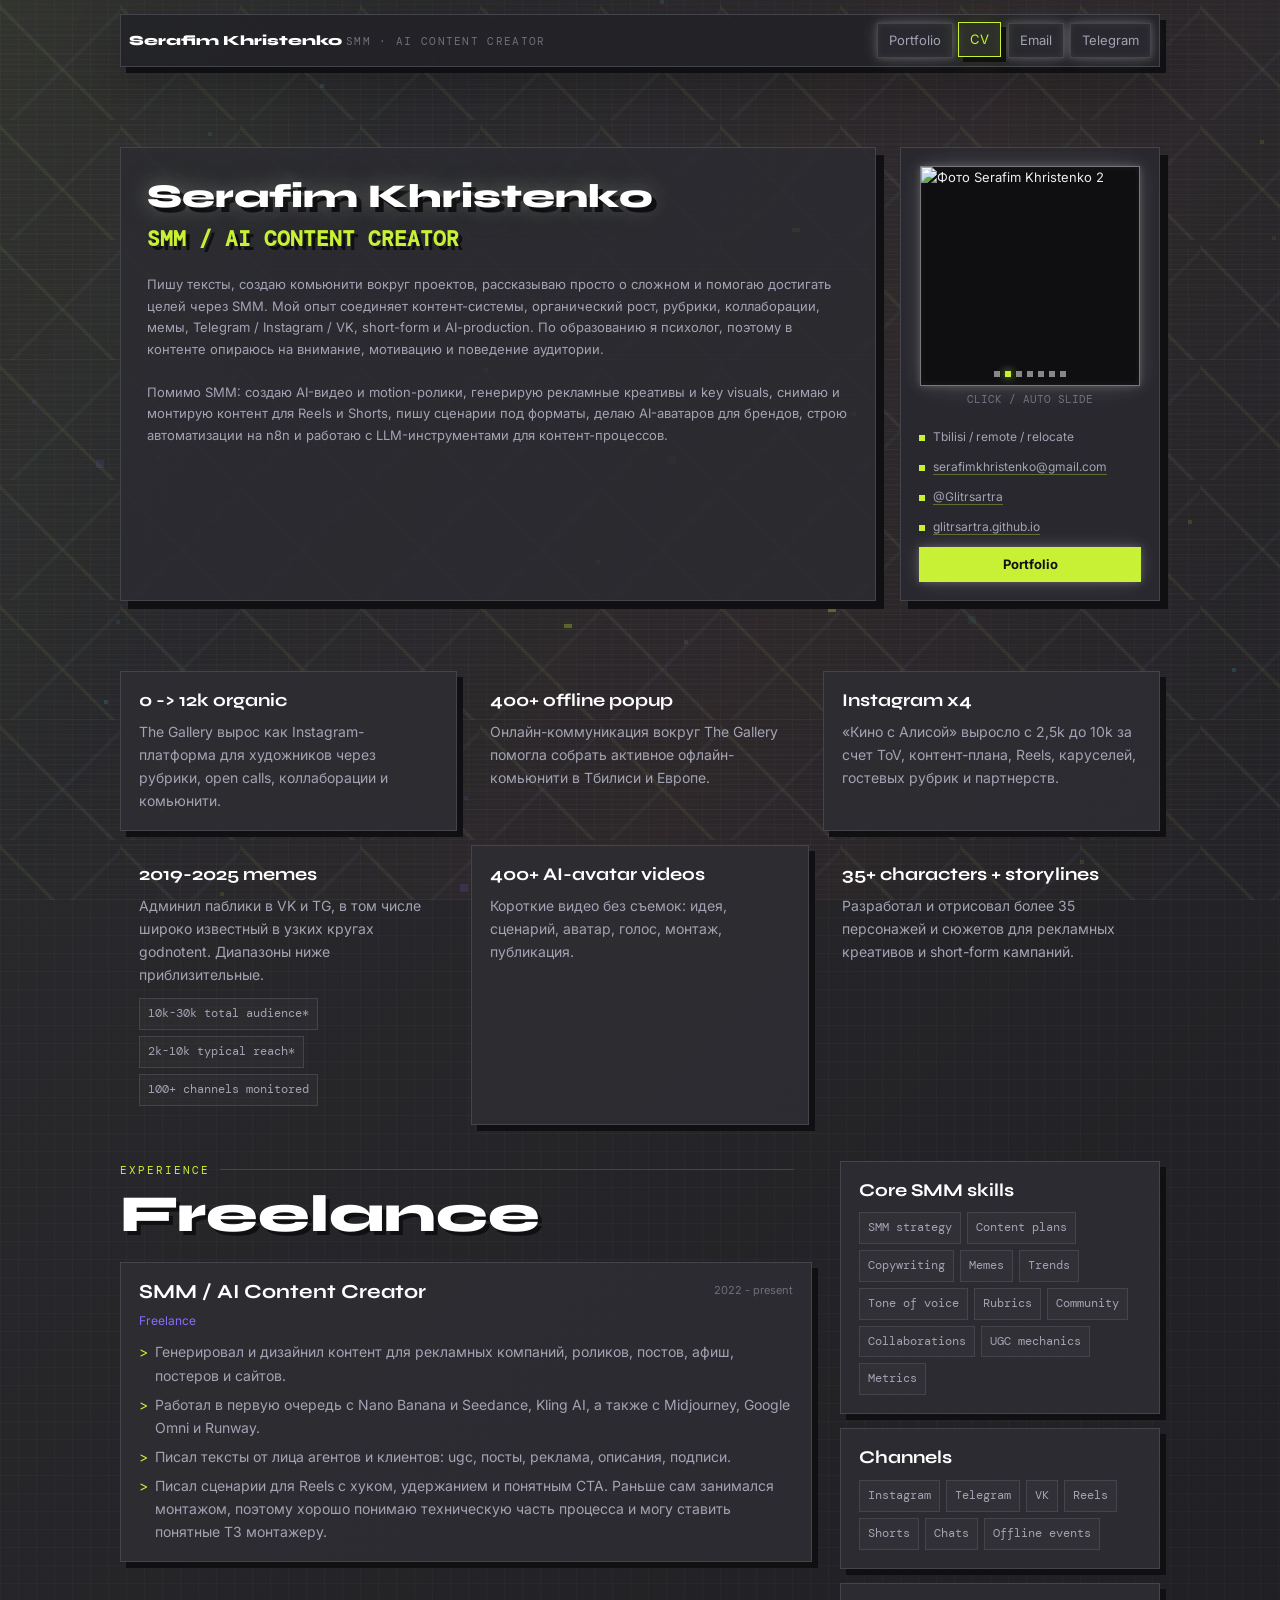
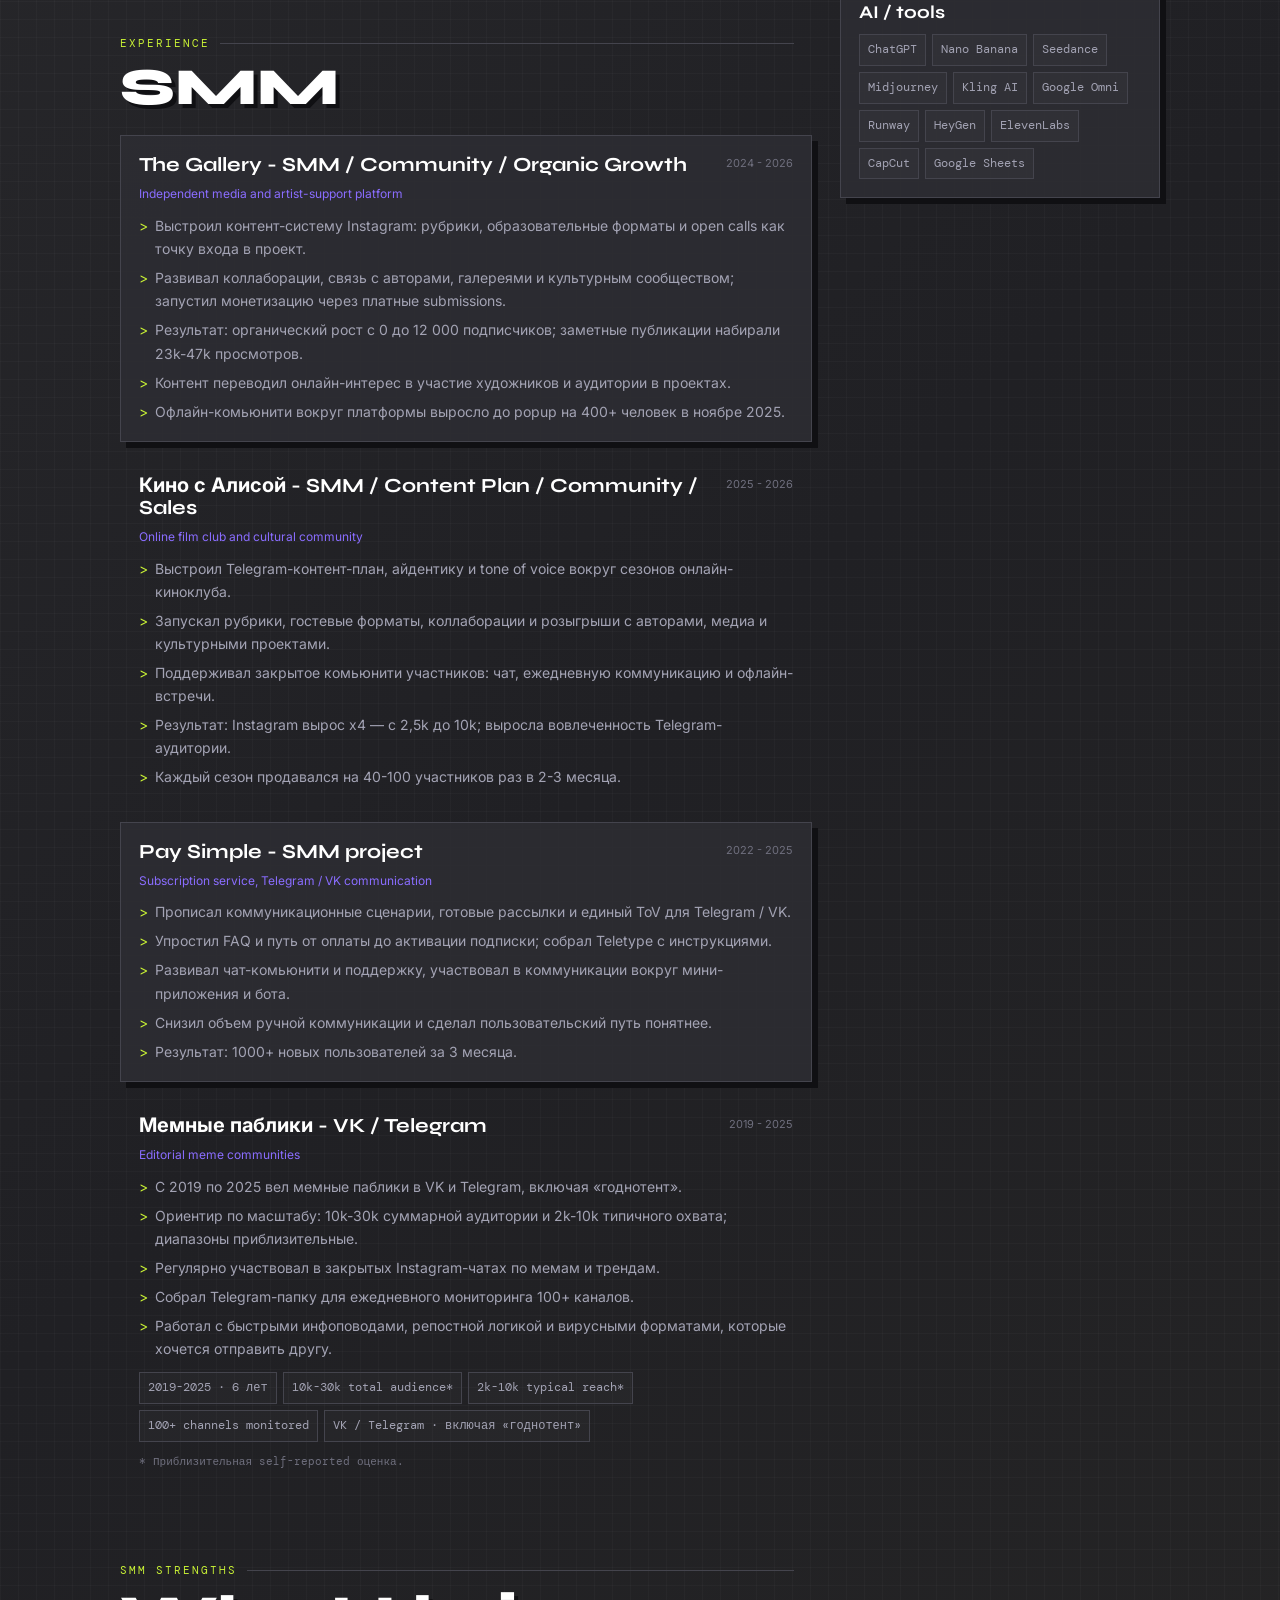
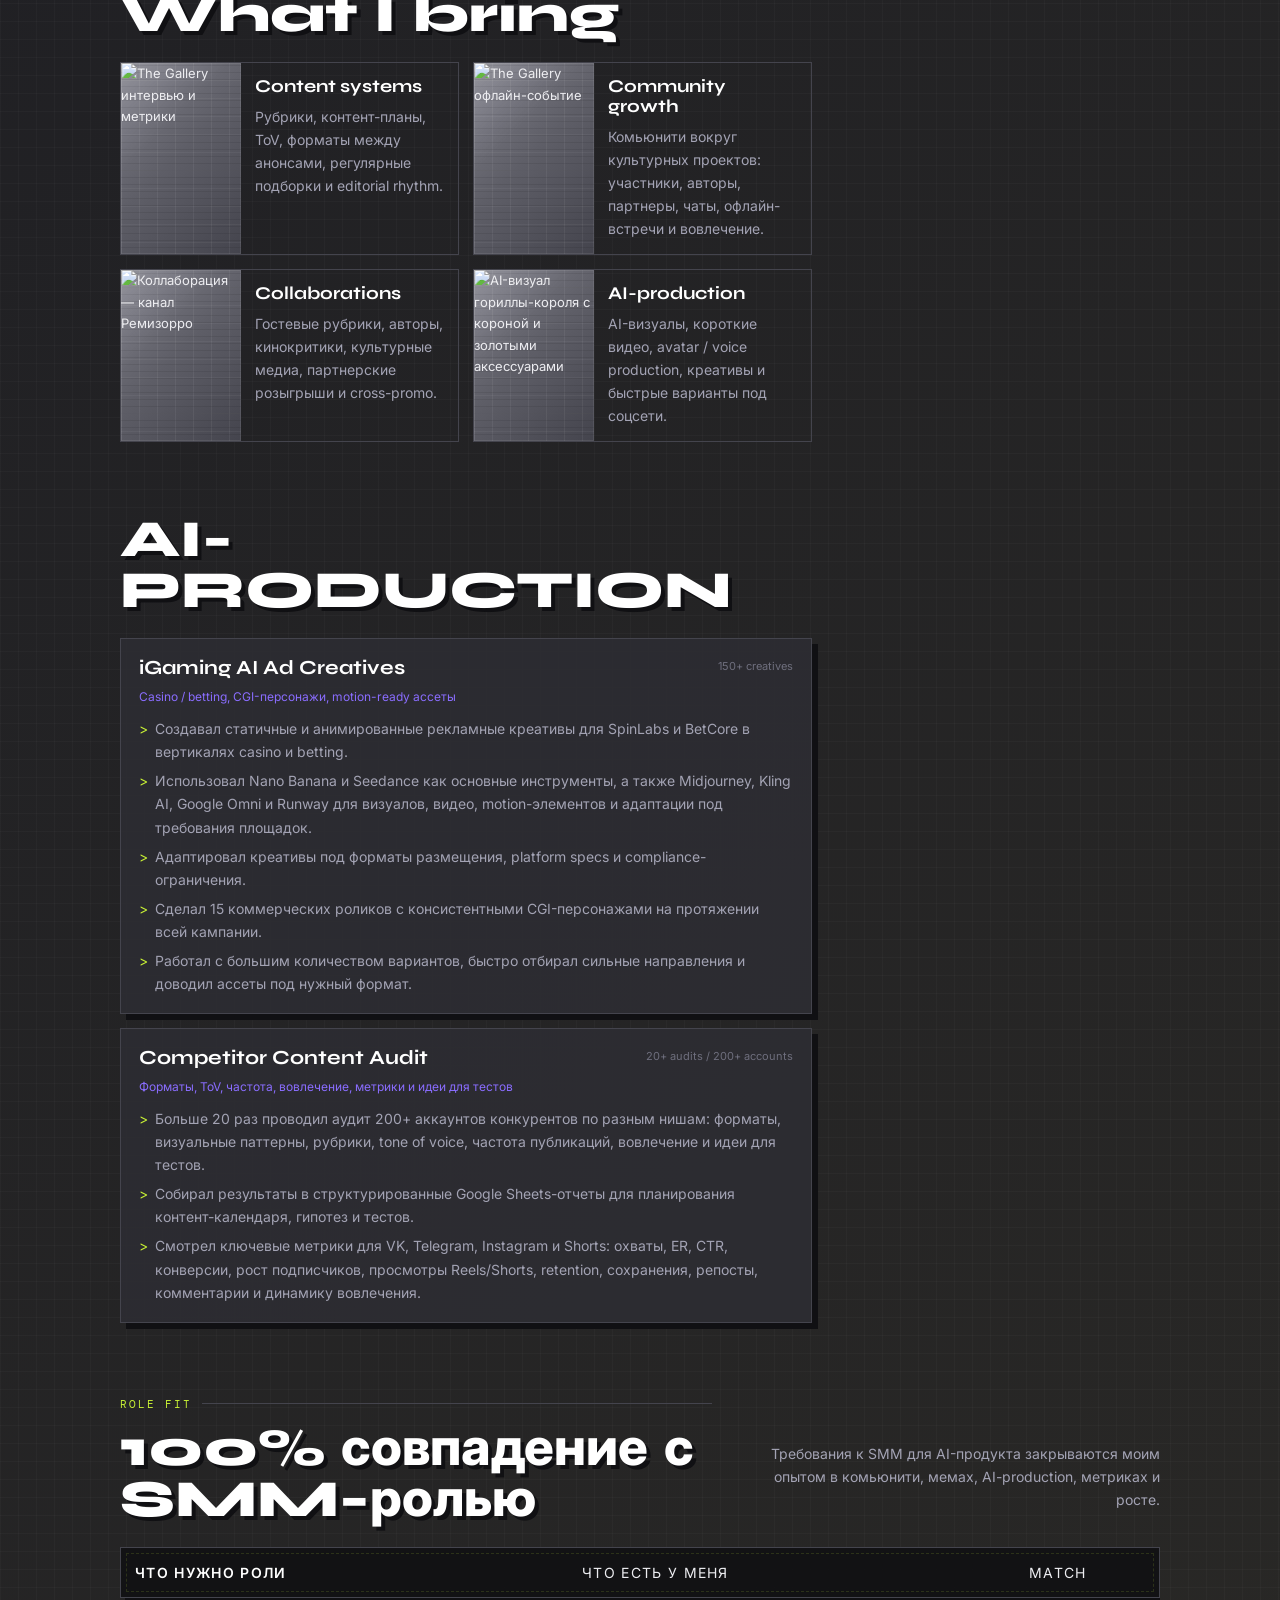
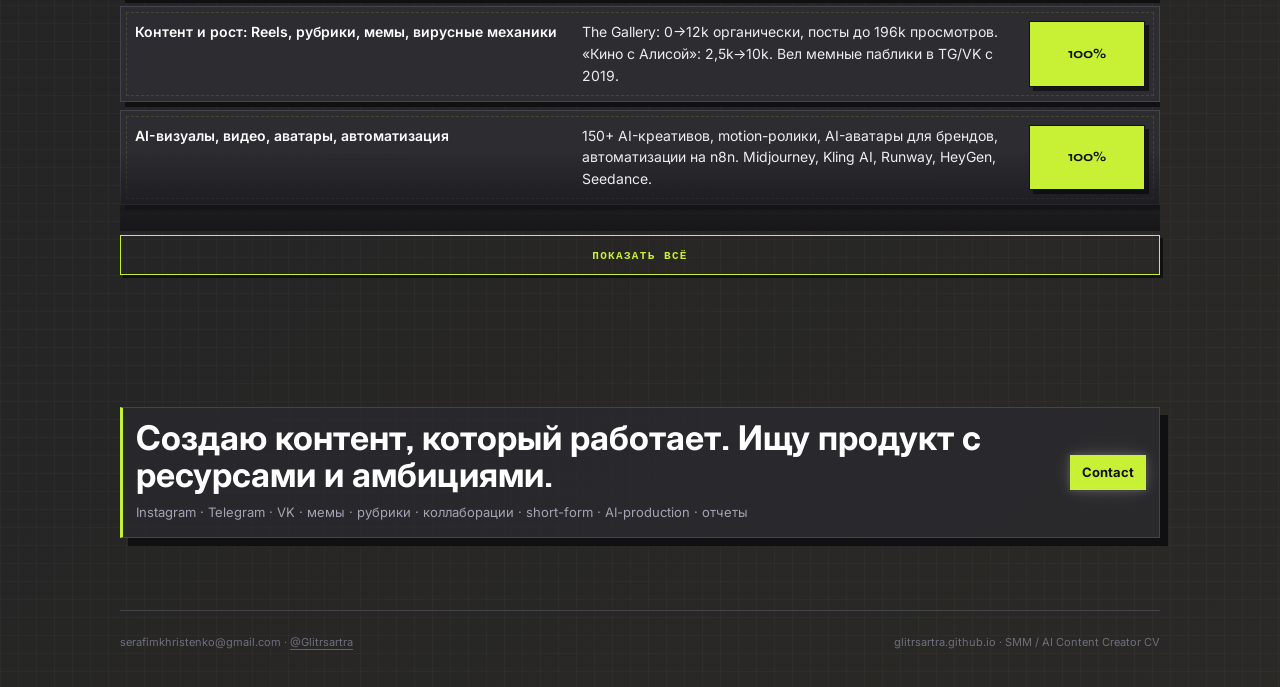
==== commit 3f3073b6: "fix(cv): restore backgrounds for most cards, keep flat for Kino/Memes/offline/memes-card/characters" ====
--- a/2026-05-23/files-mentioned-by-the-user-index/cv.html
+++ b/2026-05-23/files-mentioned-by-the-user-index/cv.html
@@ -75,7 +75,7 @@
           <strong>0 -> 12k organic</strong>
           <p>The Gallery вырос как Instagram-платформа для художников через рубрики, open calls, коллаборации и комьюнити.</p>
         </div>
-        <div class="cv-card">
+        <div class="cv-card cv-card--flat">
           <strong>400+ offline popup</strong>
           <p>Онлайн-коммуникация вокруг The Gallery помогла собрать активное офлайн-комьюнити в Тбилиси и Европе.</p>
         </div>
@@ -83,7 +83,7 @@
           <strong>Instagram x4</strong>
           <p>«Кино с Алисой» выросло с 2,5k до 10k за счет ToV, контент-плана, Reels, каруселей, гостевых рубрик и партнерств.</p>
         </div>
-        <div class="cv-card">
+        <div class="cv-card cv-card--flat">
           <strong>2019-2025 memes</strong>
           <p>Админил паблики в VK и TG, в том числе широко известный в узких кругах godnotent. Диапазоны ниже приблизительные.</p>
           <div class="pill-list meme-chip-list">
@@ -96,7 +96,7 @@
           <strong>400+ AI-avatar videos</strong>
           <p>Короткие видео без съемок: идея, сценарий, аватар, голос, монтаж, публикация.</p>
         </div>
-        <div class="cv-card">
+        <div class="cv-card cv-card--flat">
           <strong>35+ characters + storylines</strong>
           <p>Разработал и отрисовал более 35 персонажей и сюжетов для рекламных креативов и short-form кампаний.</p>
         </div>
@@ -154,7 +154,7 @@
               </ul>
             </article>
 
-            <article class="experience-item">
+            <article class="experience-item experience-item--flat">
               <div class="experience-top">
                 <h3>Кино с Алисой - SMM / Content Plan / Community / Sales</h3>
                 <span class="period">2025 - 2026</span>
@@ -184,7 +184,7 @@
               </ul>
             </article>
 
-            <article class="experience-item">
+            <article class="experience-item experience-item--flat">
               <div class="experience-top">
                 <h3>Мемные паблики - VK / Telegram</h3>
                 <span class="period">2019 - 2025</span>
--- a/2026-05-23/files-mentioned-by-the-user-index/styles.css
+++ b/2026-05-23/files-mentioned-by-the-user-index/styles.css
@@ -1747,9 +1747,22 @@
 .cv-card,
 .experience-item,
 .project-tile {
+  background: transparent;
+  border: 1px solid var(--line);
+  box-shadow: none;
+}
+
+.cv-card:not(.cv-card--flat),
+.experience-item:not(.experience-item--flat) {
   background: rgba(45, 45, 50, 0.92);
-  border: 1px solid var(--line);
   box-shadow: 6px 6px 0 var(--shadow);
+}
+
+.cv-card--flat,
+.experience-item--flat {
+  background: transparent;
+  border-color: transparent;
+  box-shadow: none;
 }
 
 .tool-card {
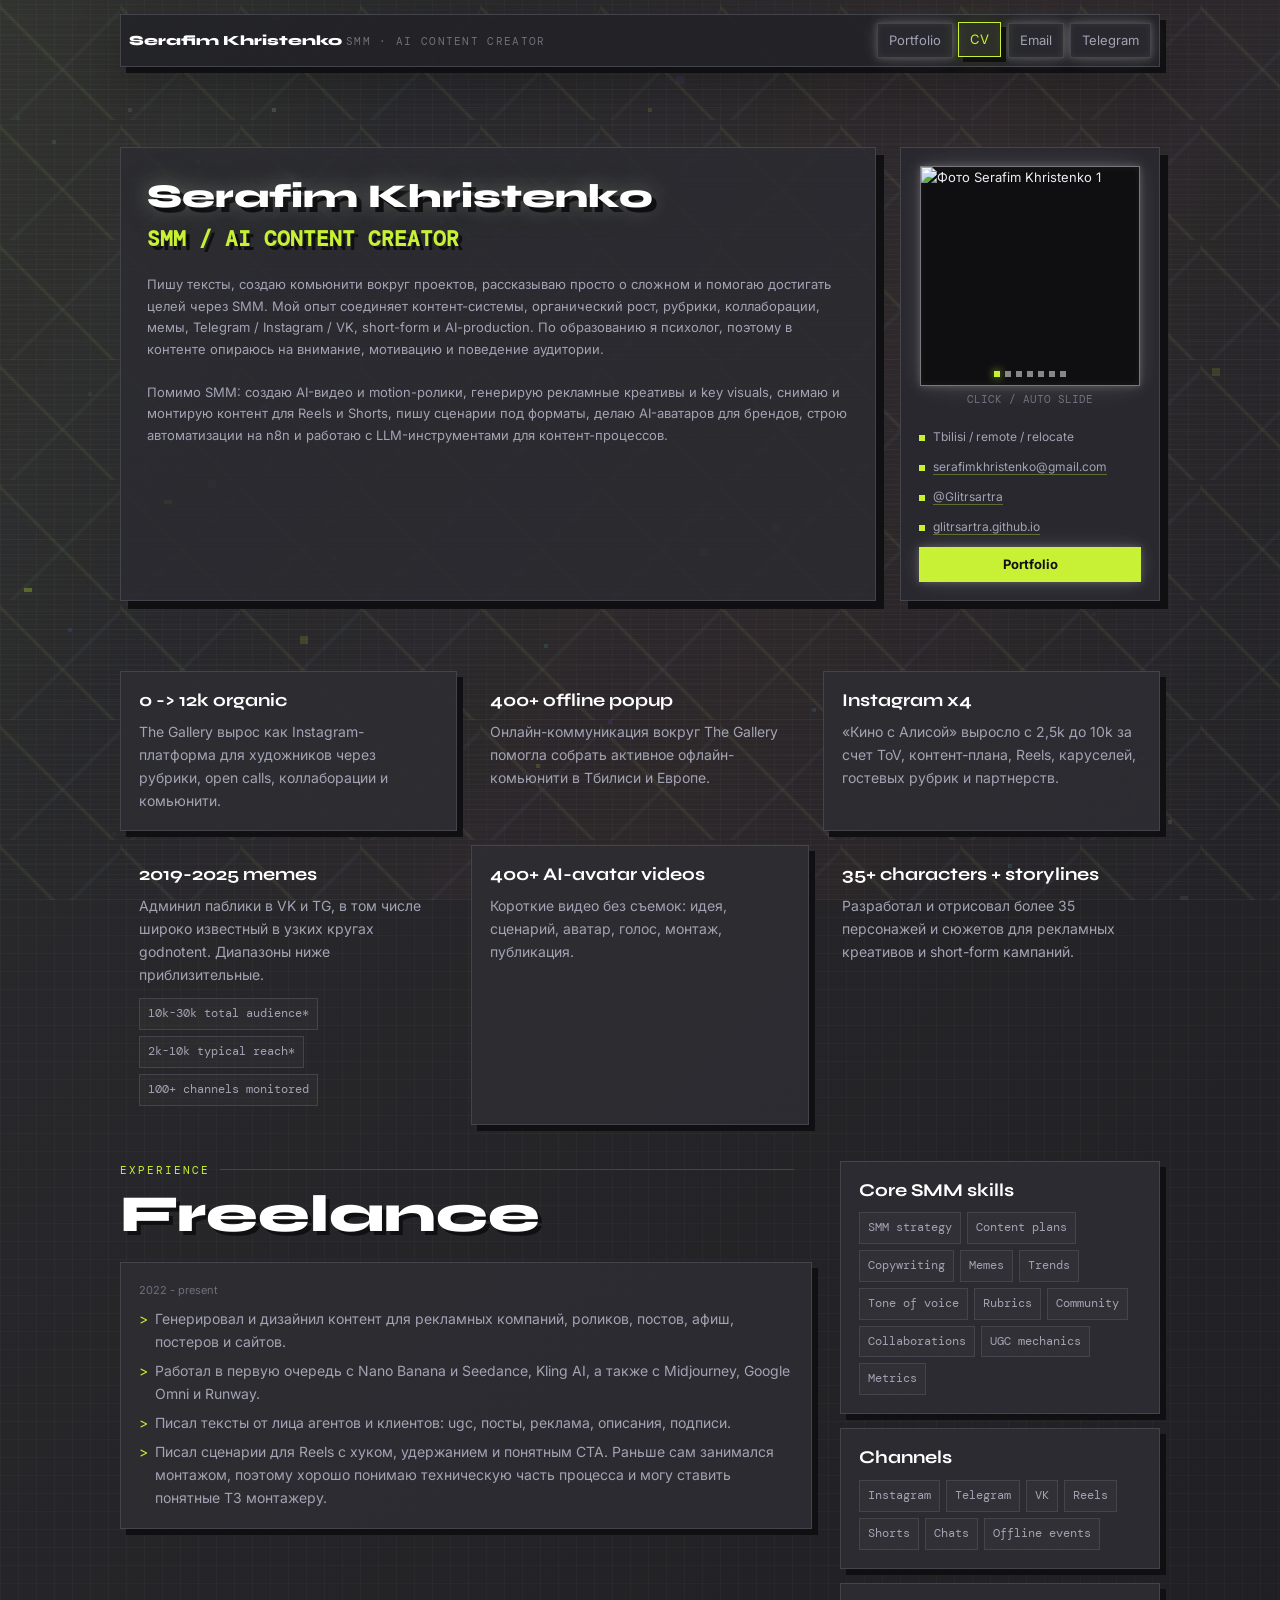
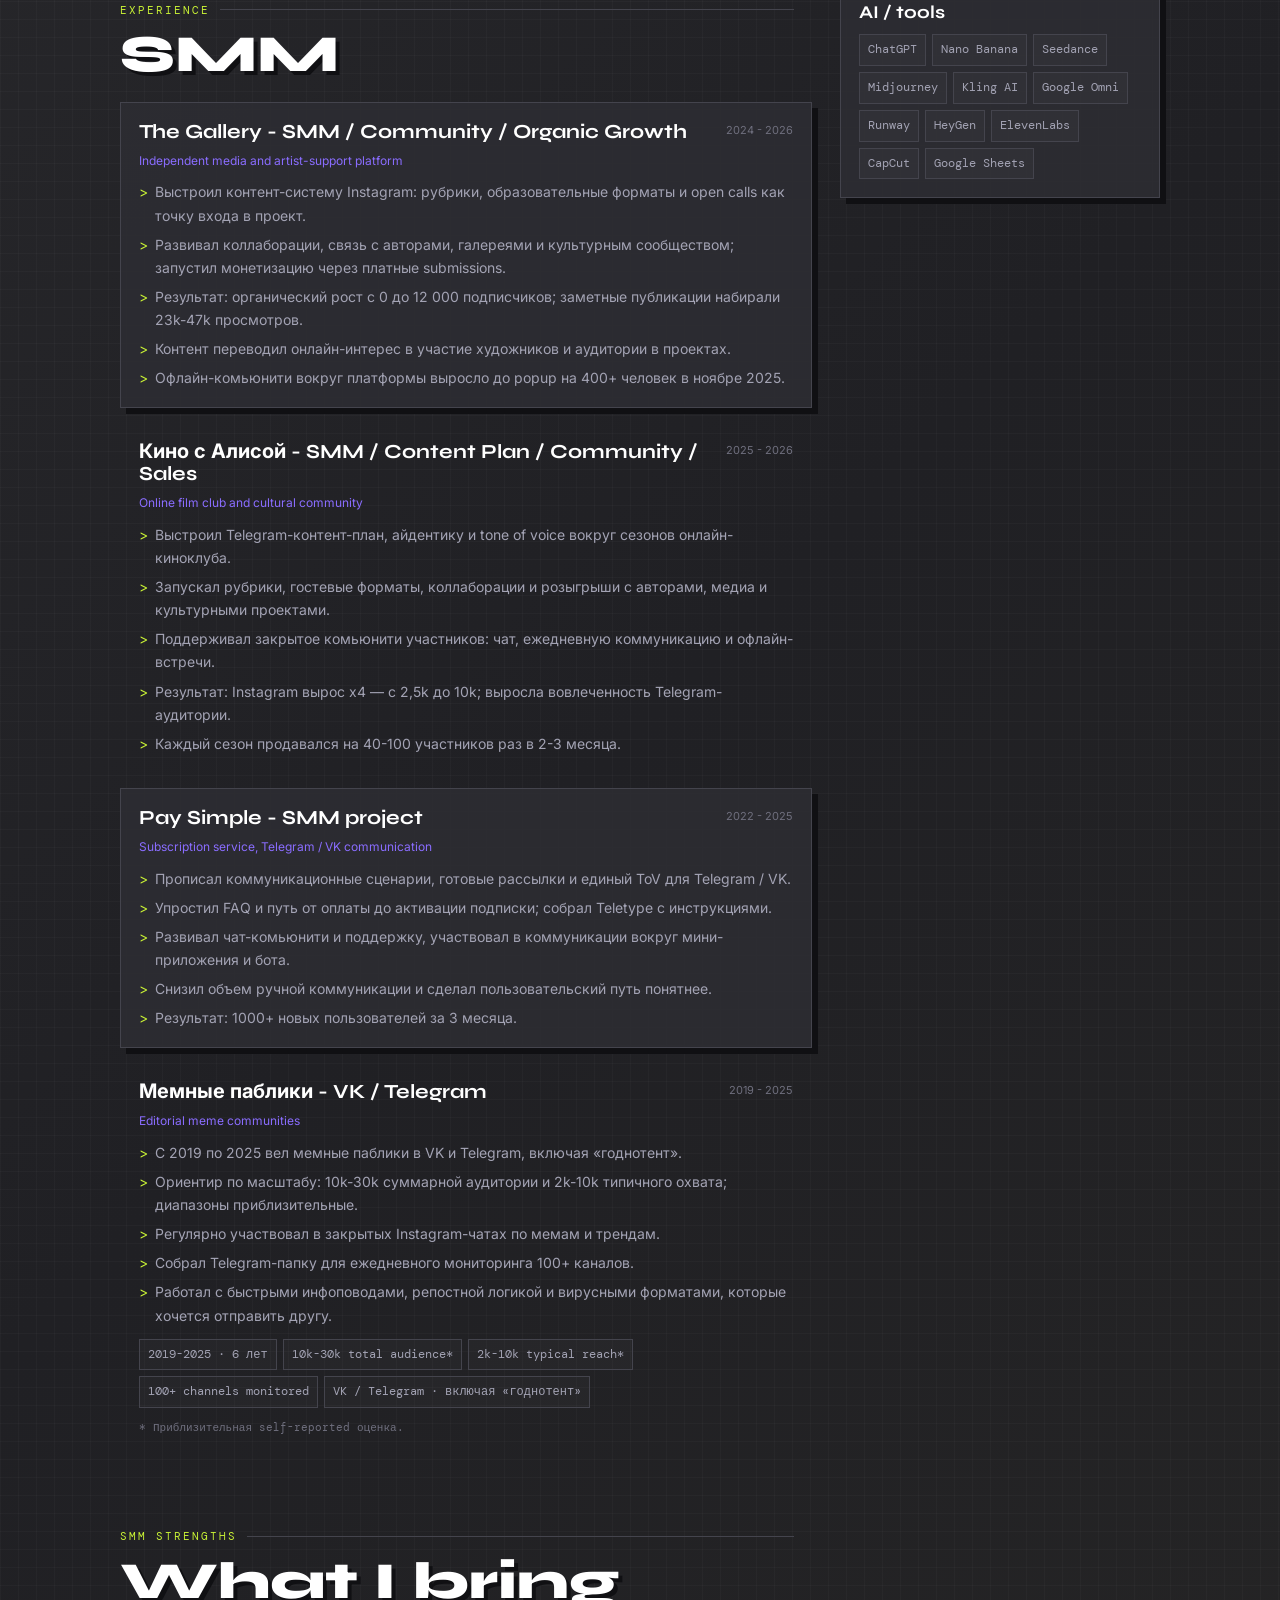
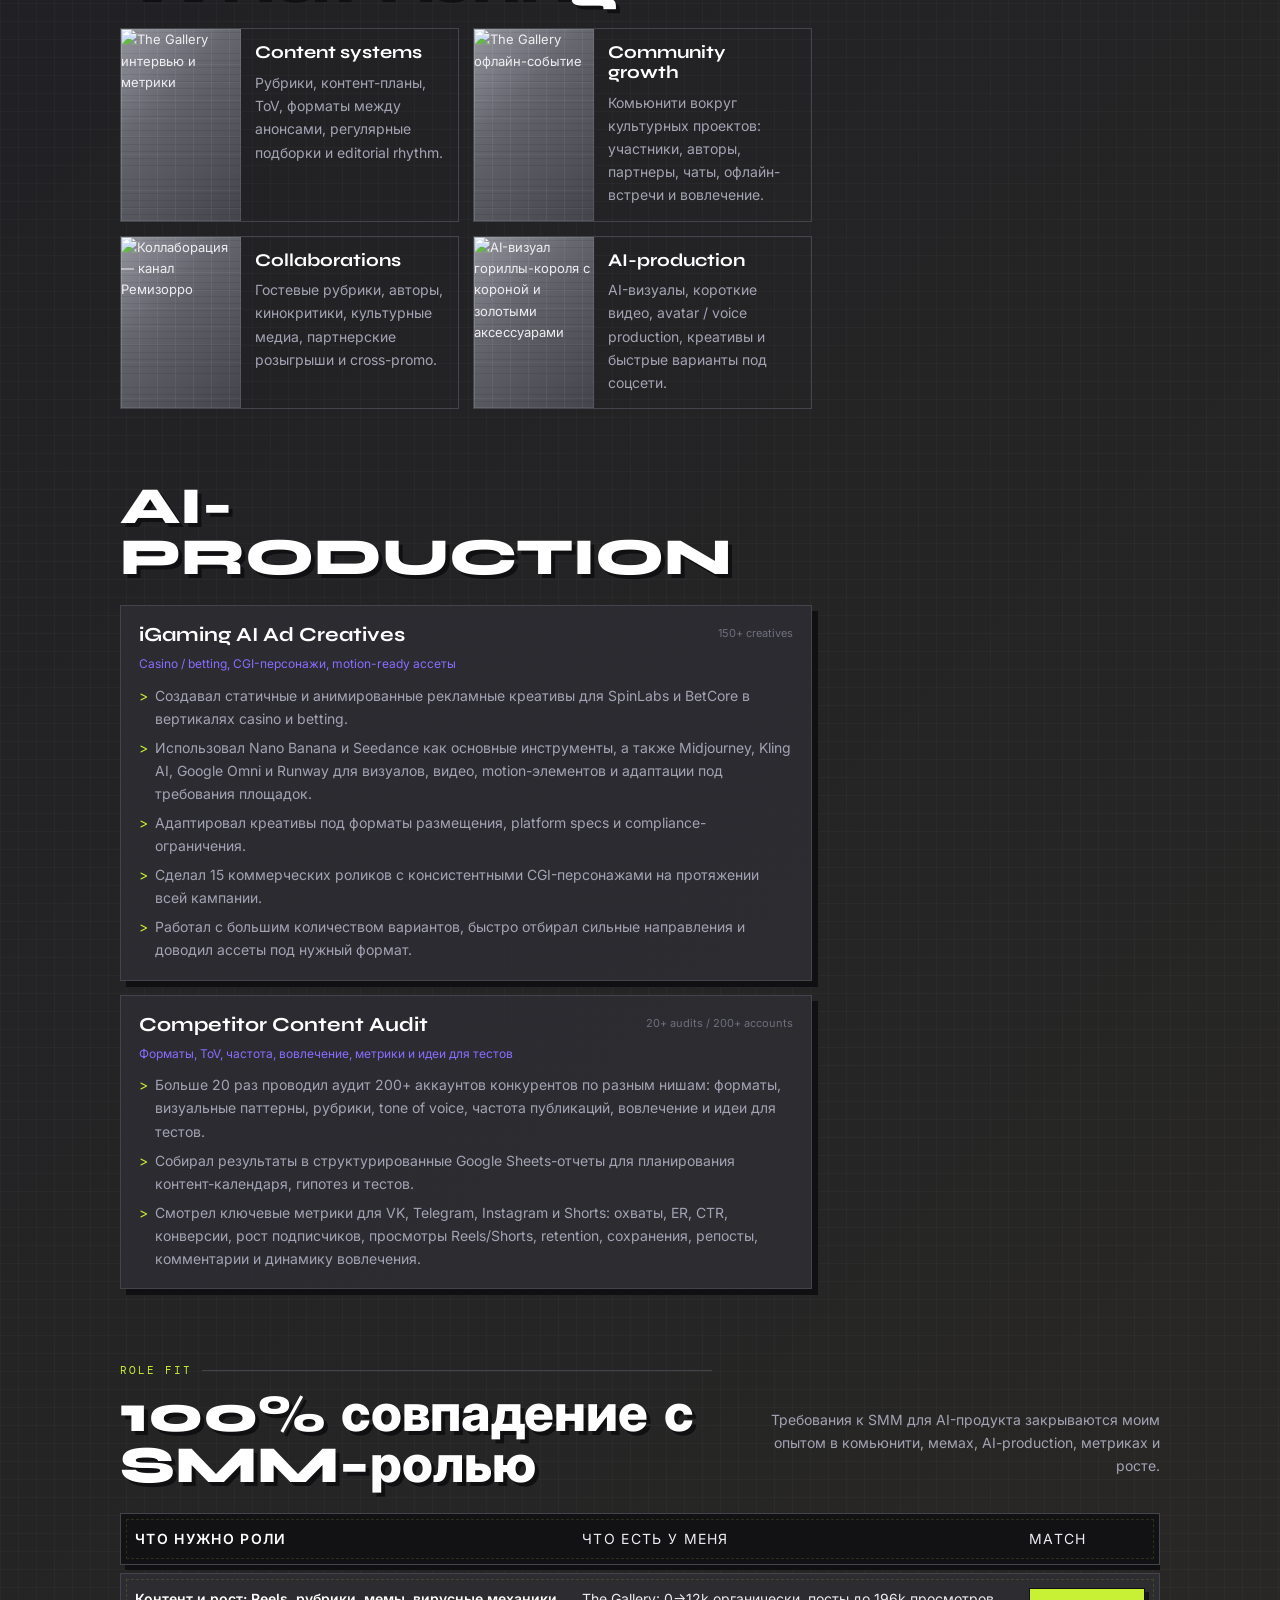
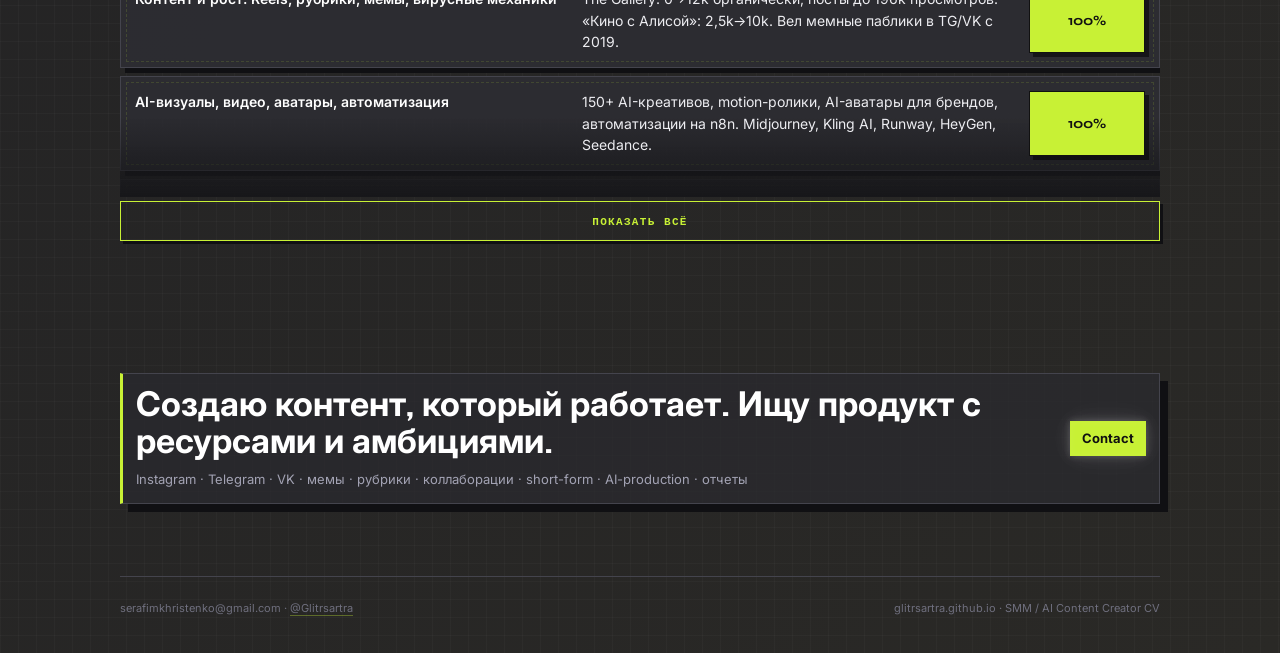
==== commit 4ea86968: "fix(cv): remove h3 and company label from Freelance item" ====
--- a/2026-05-23/files-mentioned-by-the-user-index/cv.html
+++ b/2026-05-23/files-mentioned-by-the-user-index/cv.html
@@ -116,10 +116,8 @@
           <div class="experience-list">
             <article class="experience-item">
               <div class="experience-top">
-                <h3>SMM / AI Content Creator</h3>
                 <span class="period">2022 - present</span>
               </div>
-              <div class="company">Freelance</div>
               <ul>
                 <li>Генерировал и дизайнил контент для рекламных компаний, роликов, постов, афиш, постеров и сайтов.</li>
                 <li>Работал в первую очередь с Nano Banana и Seedance, Kling AI, а также с Midjourney, Google Omni и Runway.</li>
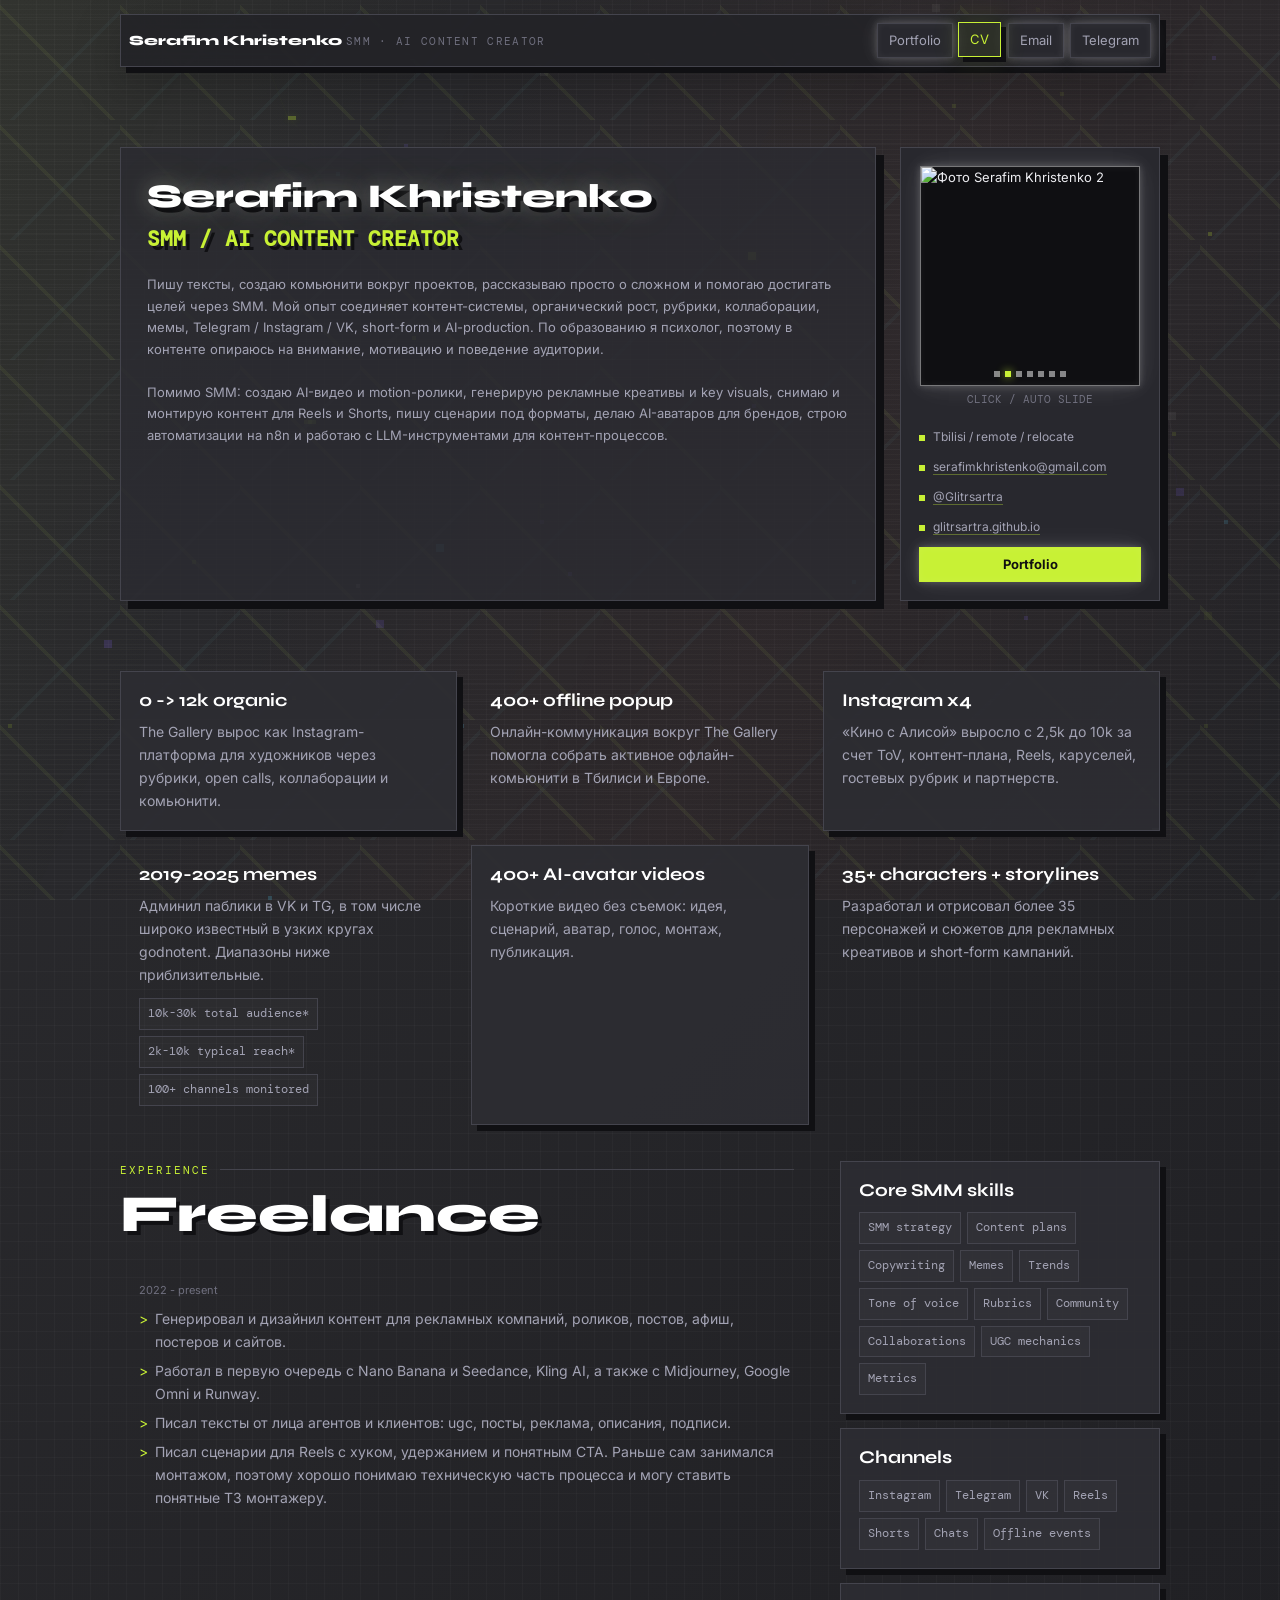
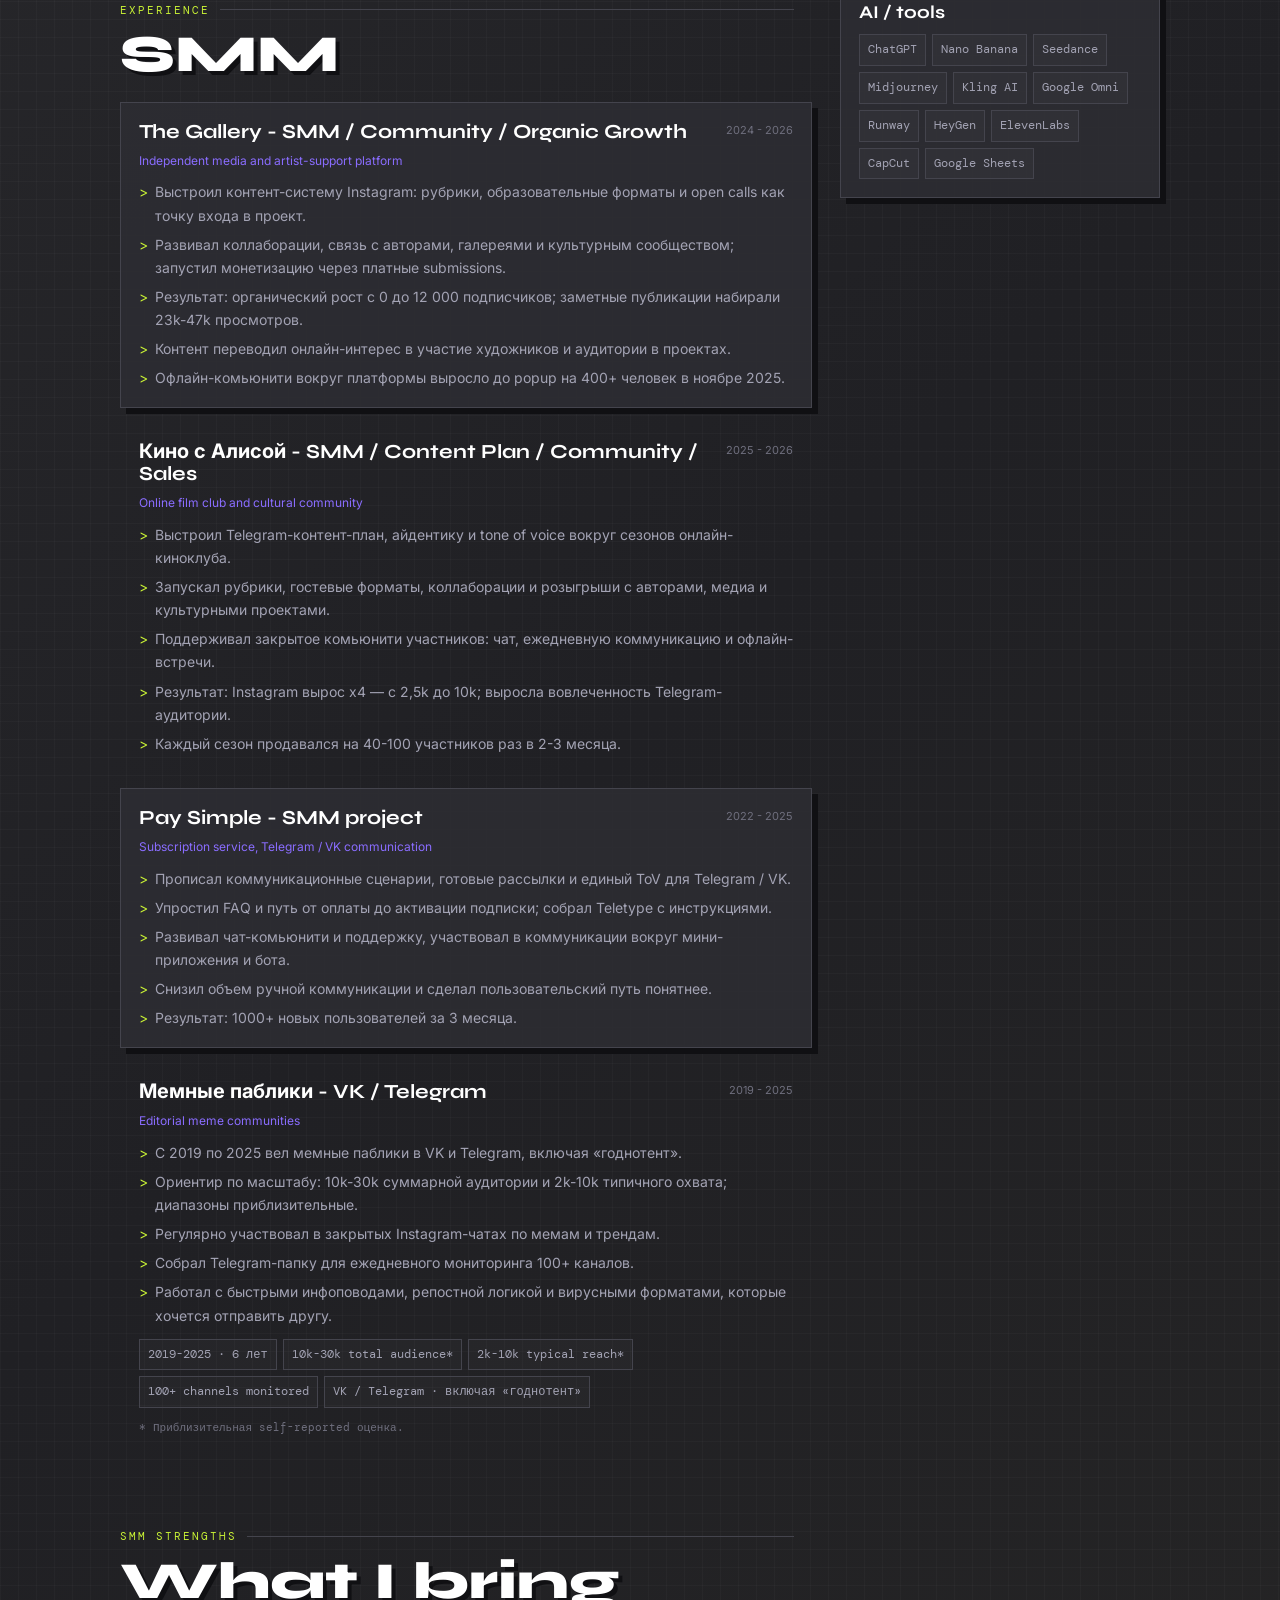
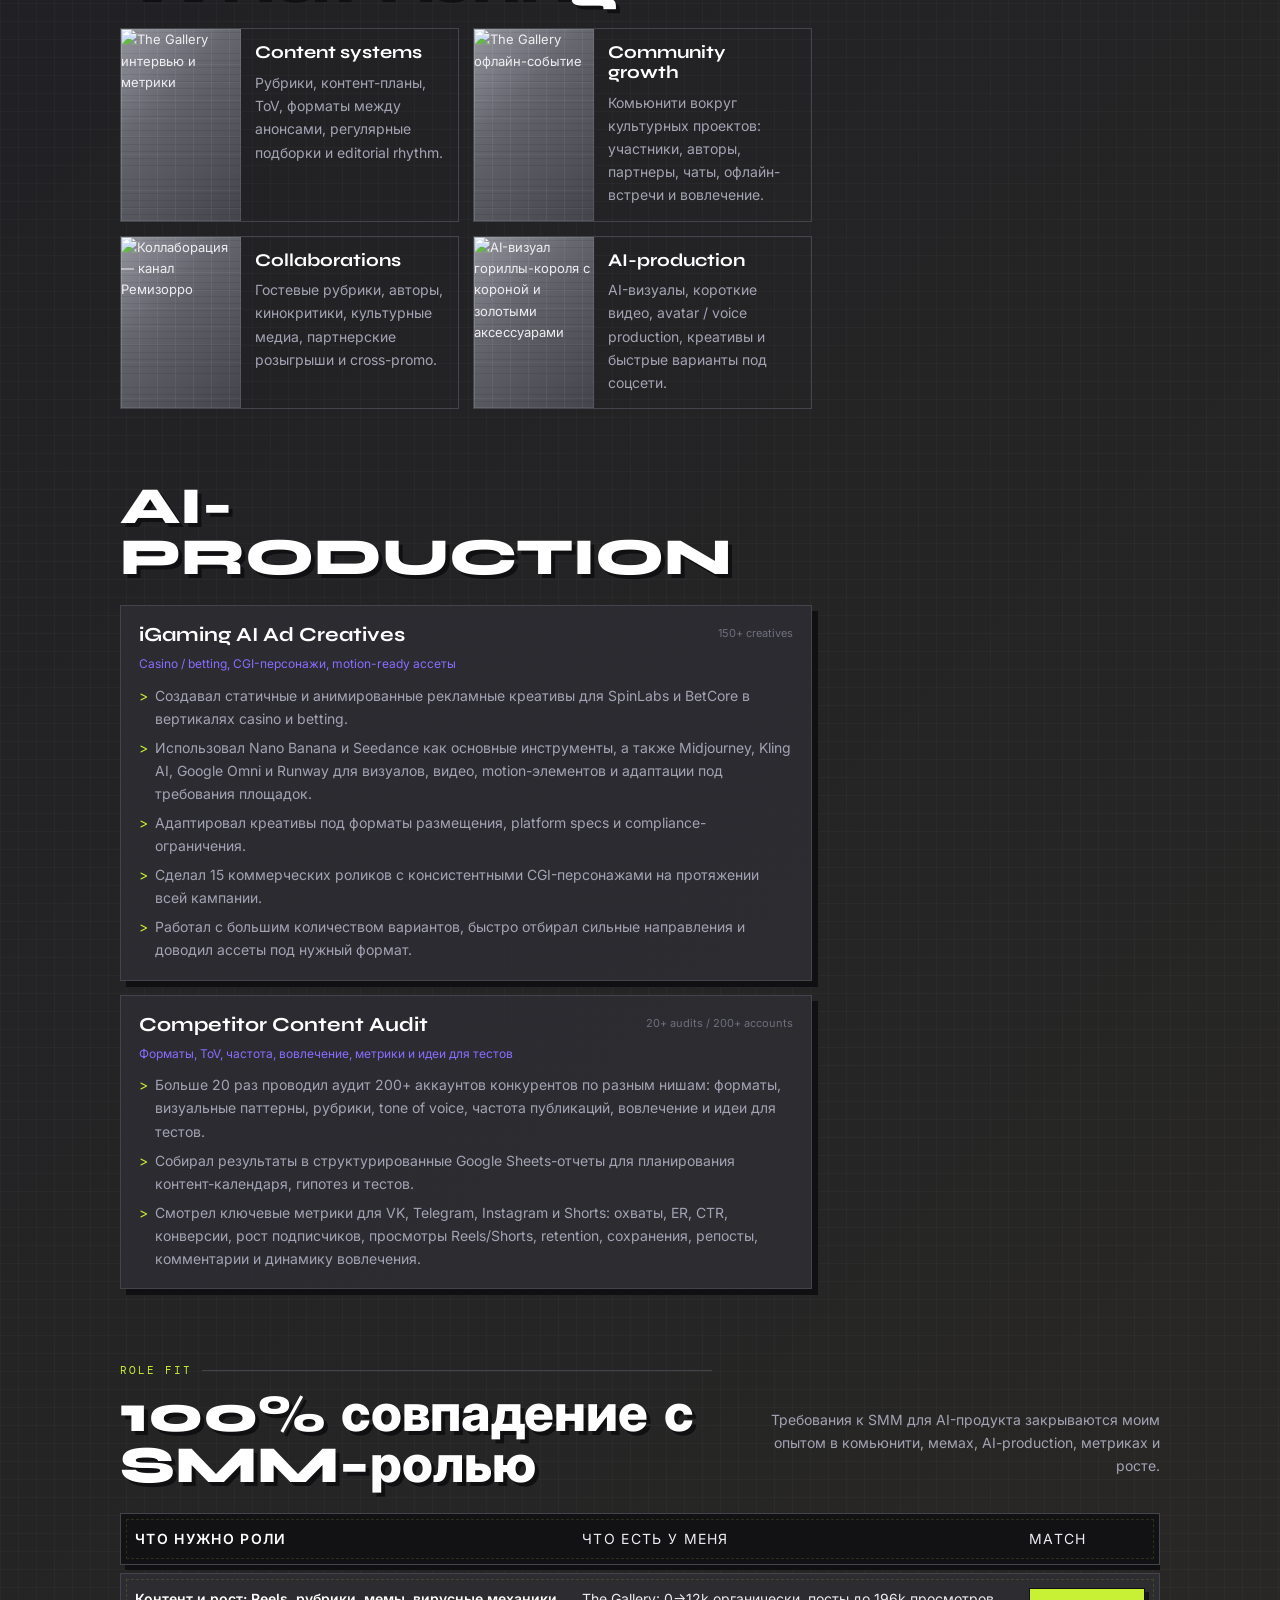
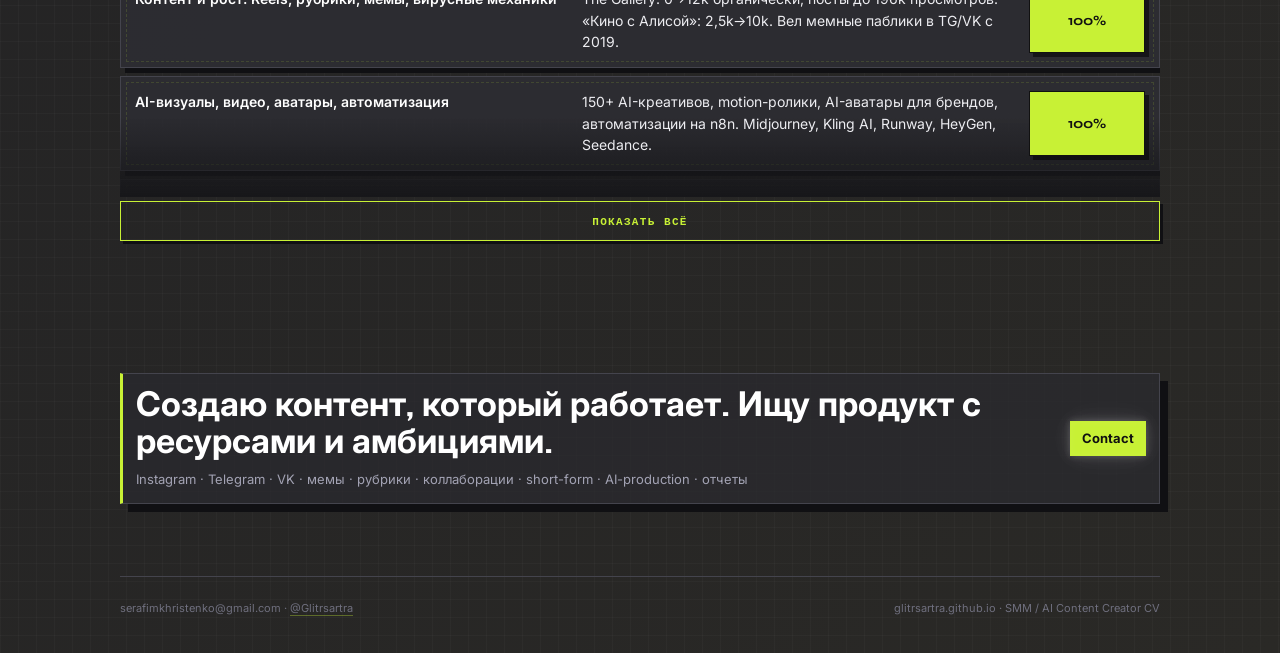
==== commit 90accd84: "fix(cv): remove background from Freelance item" ====
--- a/2026-05-23/files-mentioned-by-the-user-index/cv.html
+++ b/2026-05-23/files-mentioned-by-the-user-index/cv.html
@@ -114,7 +114,7 @@
           </div>
 
           <div class="experience-list">
-            <article class="experience-item">
+            <article class="experience-item experience-item--flat">
               <div class="experience-top">
                 <span class="period">2022 - present</span>
               </div>
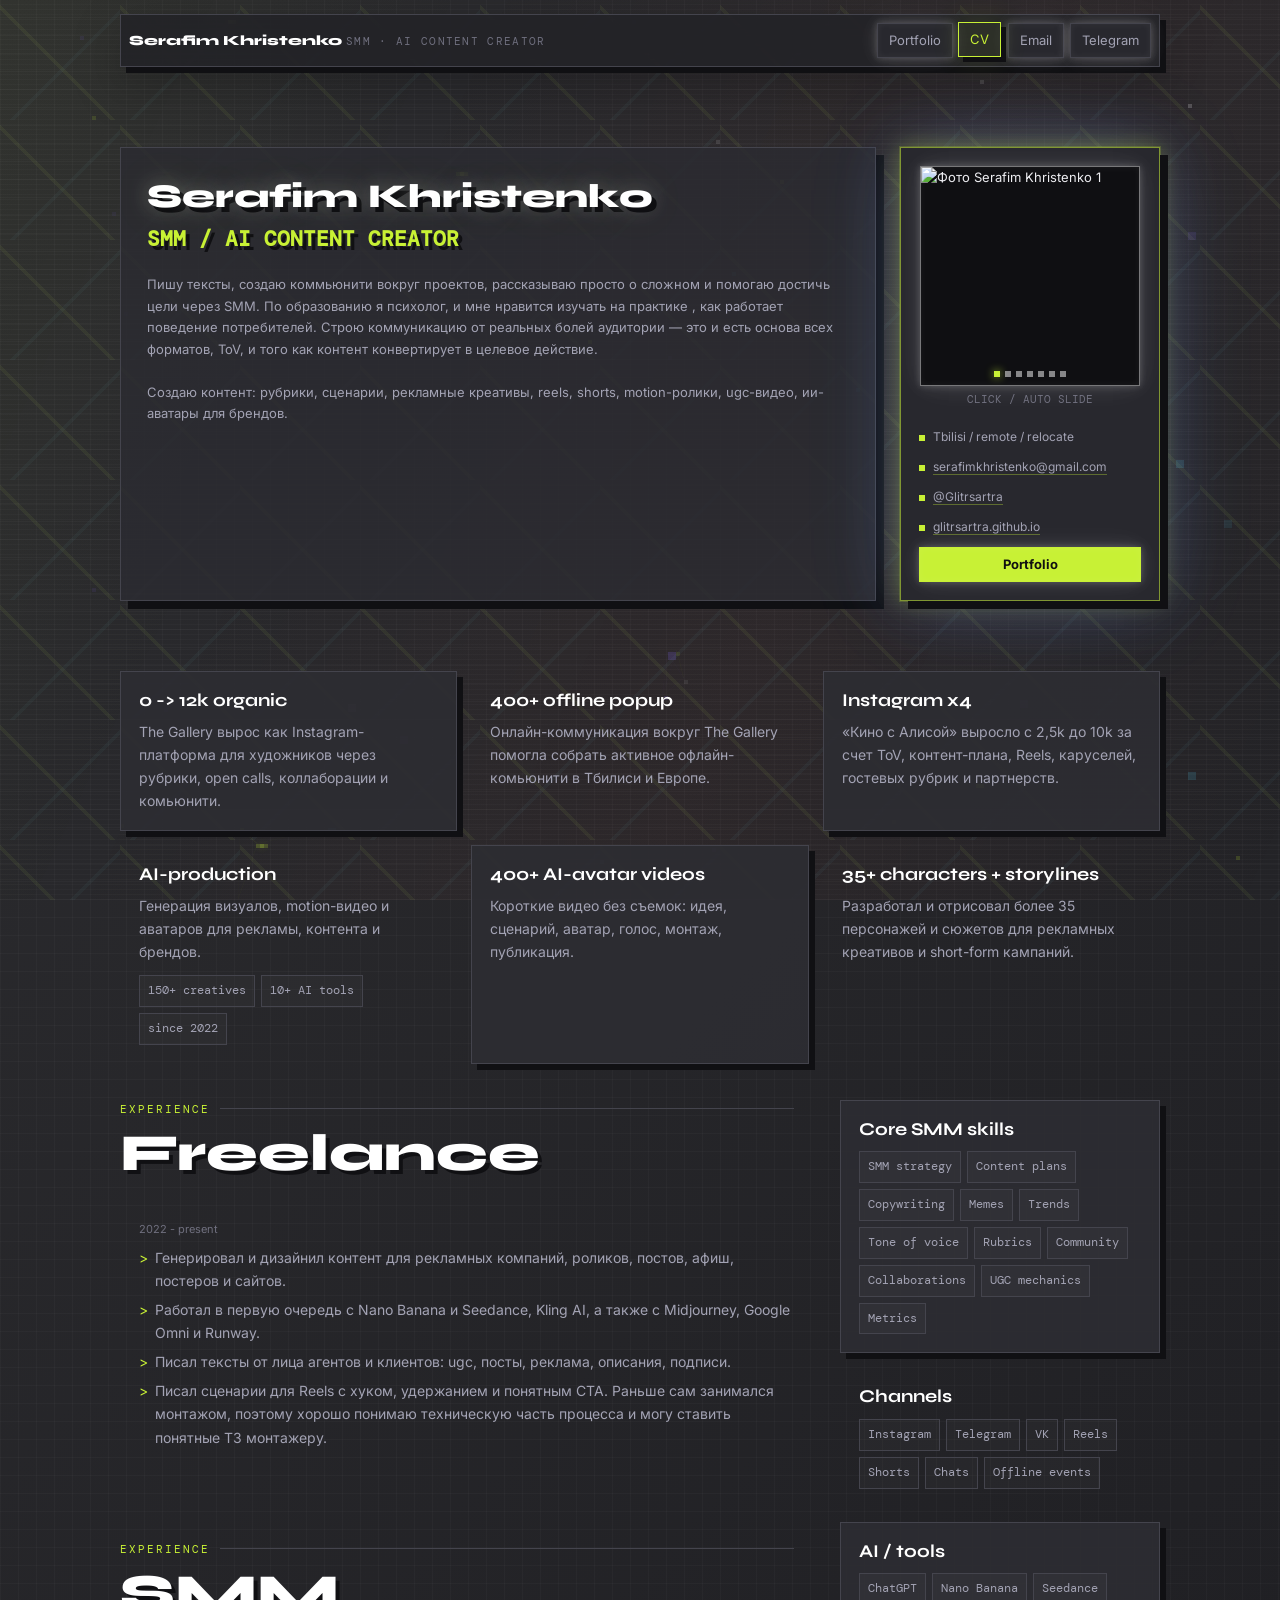
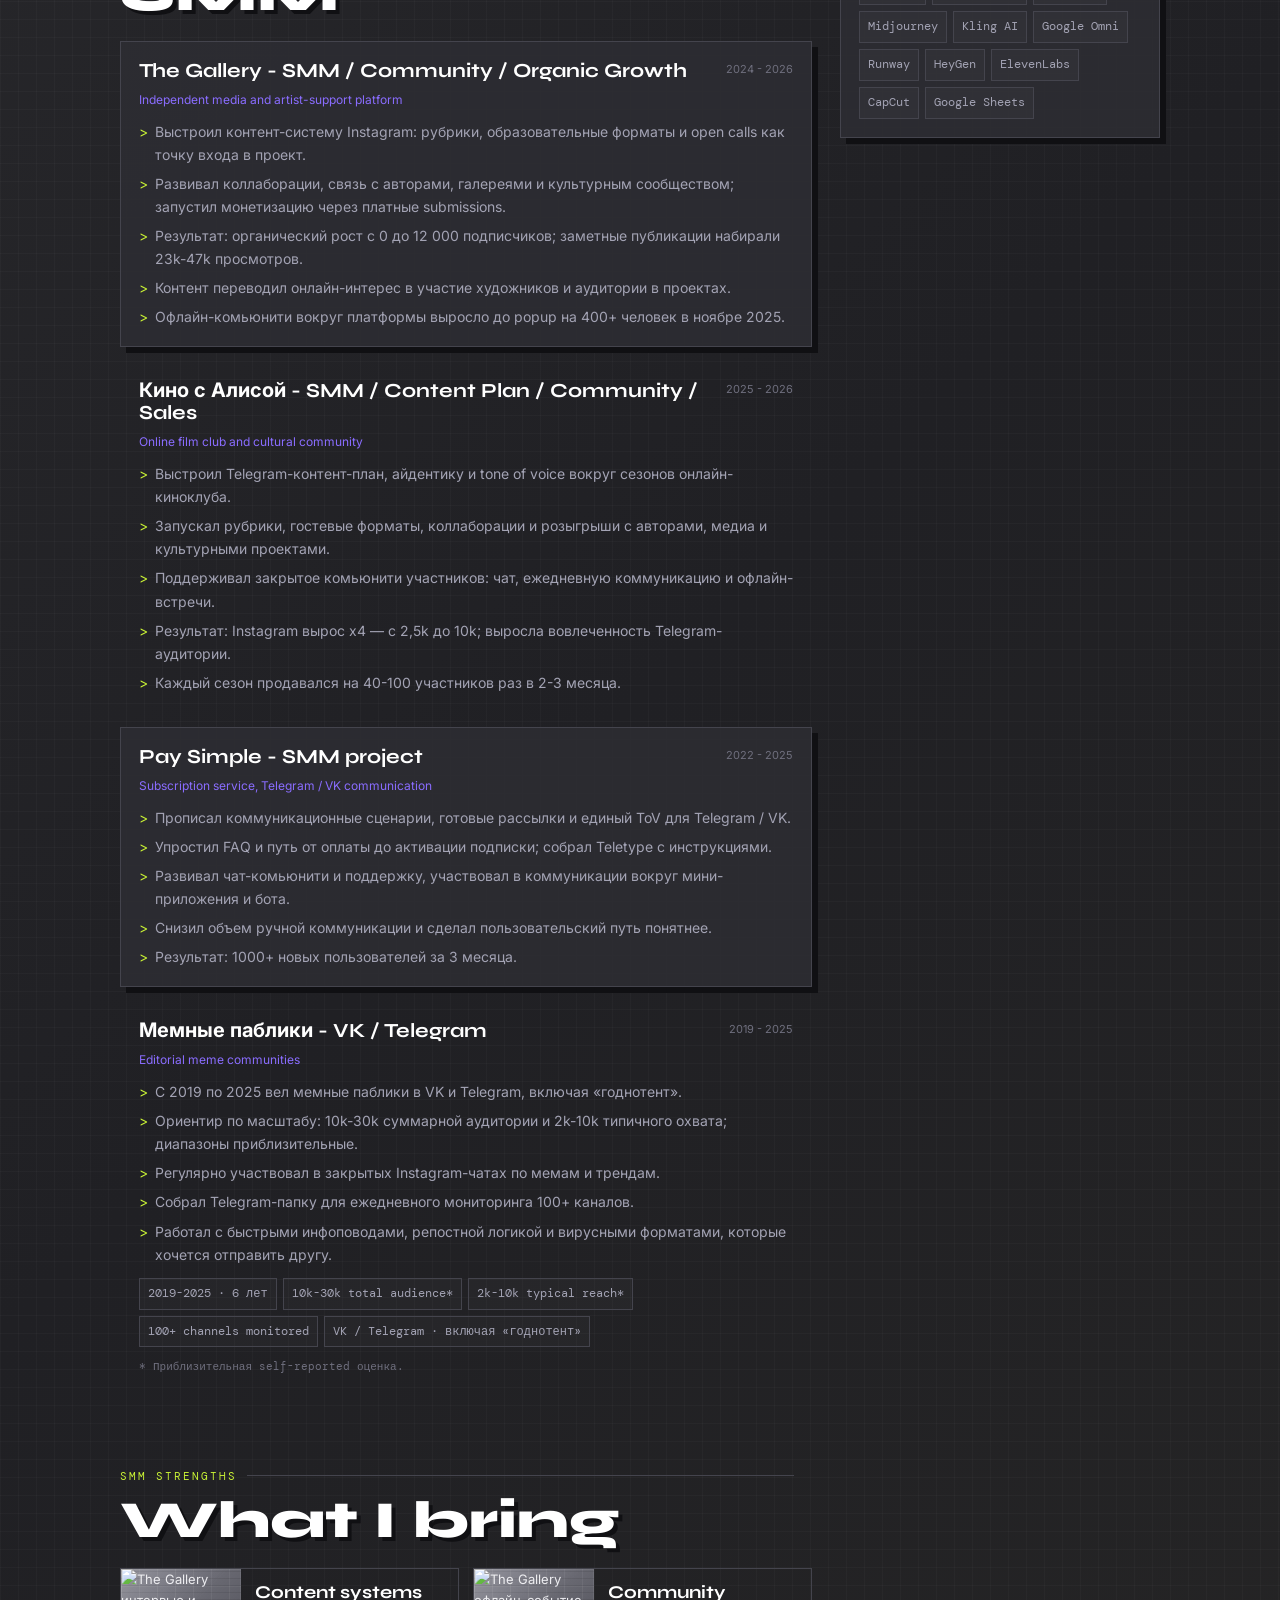
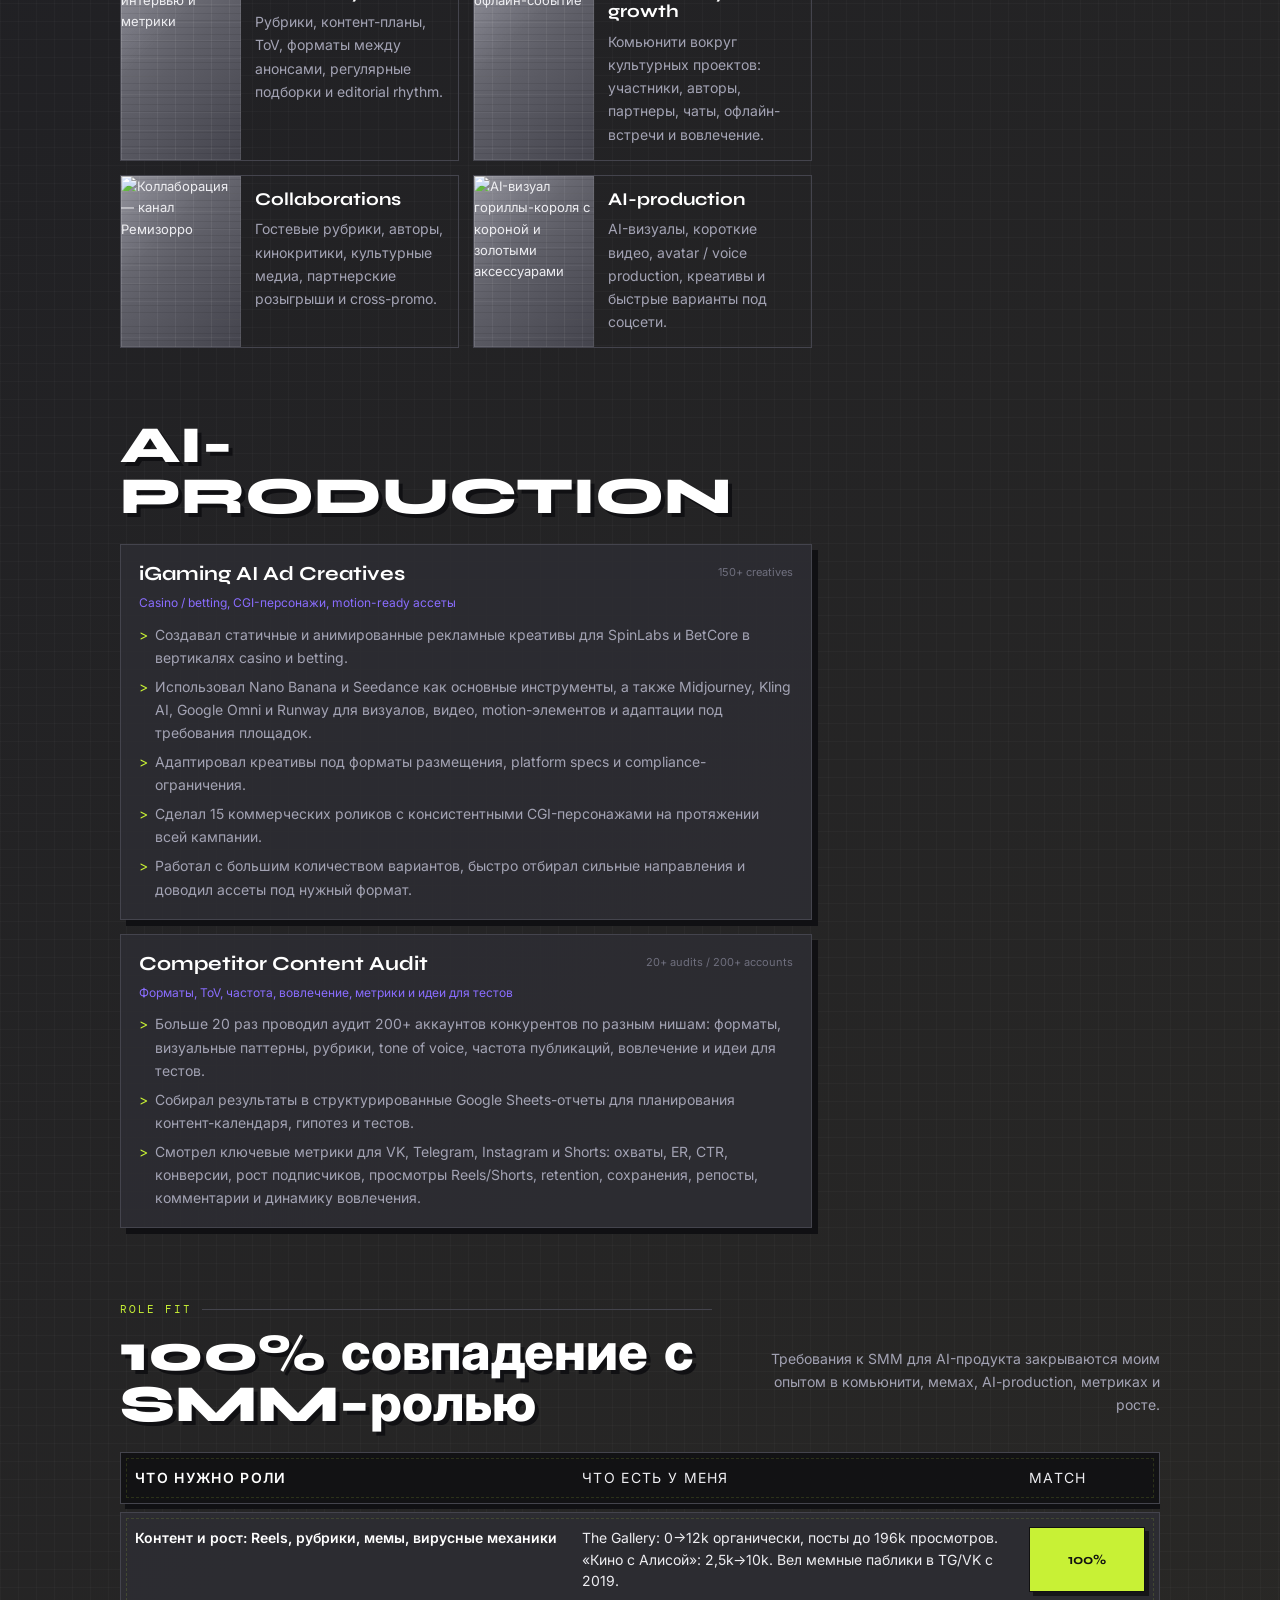
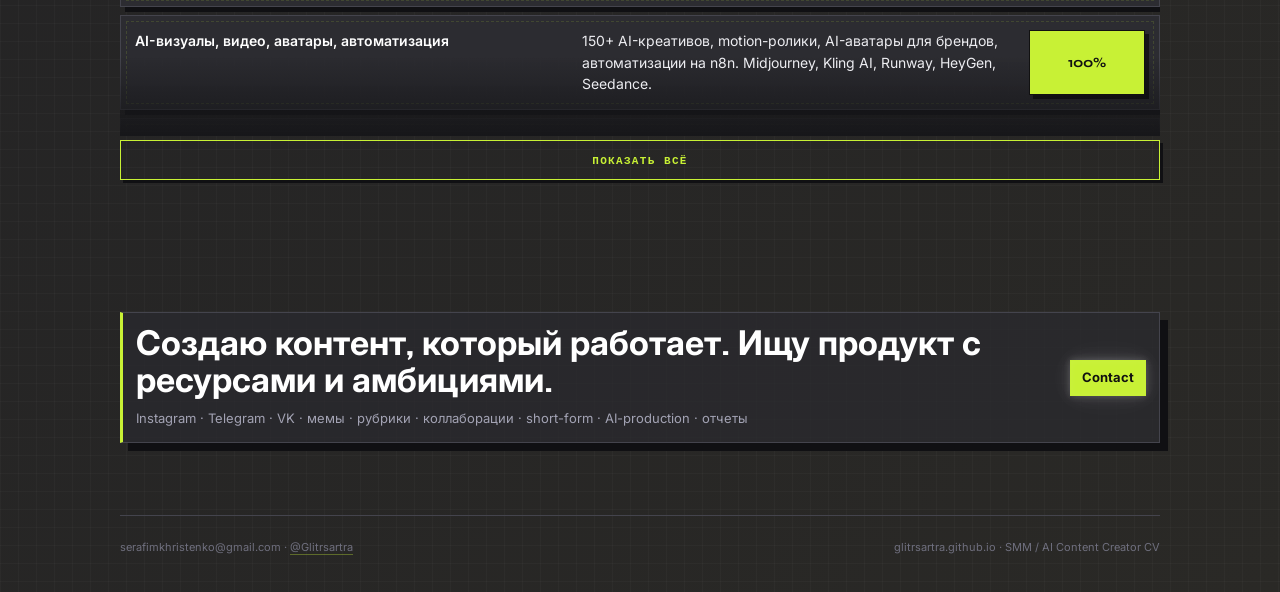
==== commit effa5866: "Update cv.html" ====
--- a/2026-05-23/files-mentioned-by-the-user-index/cv.html
+++ b/2026-05-23/files-mentioned-by-the-user-index/cv.html
@@ -33,10 +33,10 @@
         <h1 class="glow-name" data-glow-name>Serafim Khristenko</h1>
         <h2 class="cv-role-heading">SMM / AI Content Creator</h2>
         <p>
-          Пишу тексты, создаю комьюнити вокруг проектов, рассказываю просто о сложном и помогаю достигать целей через SMM. Мой опыт соединяет контент-системы, органический рост, рубрики, коллаборации, мемы, Telegram / Instagram / VK, short-form и AI-production. По образованию я психолог, поэтому в контенте опираюсь на внимание, мотивацию и поведение аудитории.
+       Пишу тексты, создаю коммьюнити вокруг проектов, рассказываю просто о сложном и помогаю достичь цели через SMM. По образованию я психолог, и мне нравится изучать на практике , как работает поведение потребителей. Строю коммуникацию от реальных болей аудитории — это и есть основа всех форматов, ToV, и того как контент конвертирует в целевое действие.
           </p>
           <p>
-          Помимо SMM: создаю AI-видео и motion-ролики, генерирую рекламные креативы и key visuals, снимаю и монтирую контент для Reels и Shorts, пишу сценарии под форматы, делаю AI-аватаров для брендов, строю автоматизации на n8n и работаю с LLM-инструментами для контент-процессов.
+        Создаю контент: рубрики, сценарии, рекламные креативы, reels, shorts, motion-ролики, ugc-видео, ии-аватары для брендов.
         </p>
       </div>
       <aside class="cv-contact">
@@ -84,12 +84,12 @@
           <p>«Кино с Алисой» выросло с 2,5k до 10k за счет ToV, контент-плана, Reels, каруселей, гостевых рубрик и партнерств.</p>
         </div>
         <div class="cv-card cv-card--flat">
-          <strong>2019-2025 memes</strong>
-          <p>Админил паблики в VK и TG, в том числе широко известный в узких кругах godnotent. Диапазоны ниже приблизительные.</p>
+          <strong>AI-production</strong>
+          <p>Генерация визуалов, motion-видео и аватаров для рекламы, контента и брендов.</p>
           <div class="pill-list meme-chip-list">
-            <span class="pill">10k-30k total audience*</span>
-            <span class="pill">2k-10k typical reach*</span>
-            <span class="pill">100+ channels monitored</span>
+            <span class="pill">150+ creatives</span>
+            <span class="pill">10+ AI tools</span>
+            <span class="pill">since 2022</span>
           </div>
         </div>
         <div class="cv-card">
@@ -304,7 +304,7 @@
           </div>
         </section>
 
-        <section class="cv-card">
+        <section class="cv-card cv-card--flat">
           <strong>Channels</strong>
           <div class="pill-list" style="margin-top:12px">
             <span class="pill">Instagram</span>
--- a/2026-05-23/files-mentioned-by-the-user-index/styles.css
+++ b/2026-05-23/files-mentioned-by-the-user-index/styles.css
@@ -2367,6 +2367,7 @@
   gap: 24px;
   align-items: stretch;
   padding: 80px 0 34px;
+  overflow: visible;
 }
 
 .cv-title {
@@ -2437,8 +2438,13 @@
   gap: 10px;
   padding: 18px;
   background: var(--surface-2);
-  border: 1px solid var(--line);
-  box-shadow: 8px 8px 0 var(--shadow);
+  border: 1px solid rgba(200, 241, 53, 0.55);
+  box-shadow:
+    8px 8px 0 var(--shadow),
+    0 0 0 1px rgba(200, 241, 53, 0.18),
+    0 0 24px rgba(200, 241, 53, 0.32),
+    0 0 60px rgba(138, 109, 255, 0.22),
+    0 0 100px rgba(88, 215, 255, 0.14);
 }
 
 .cv-photo-block {
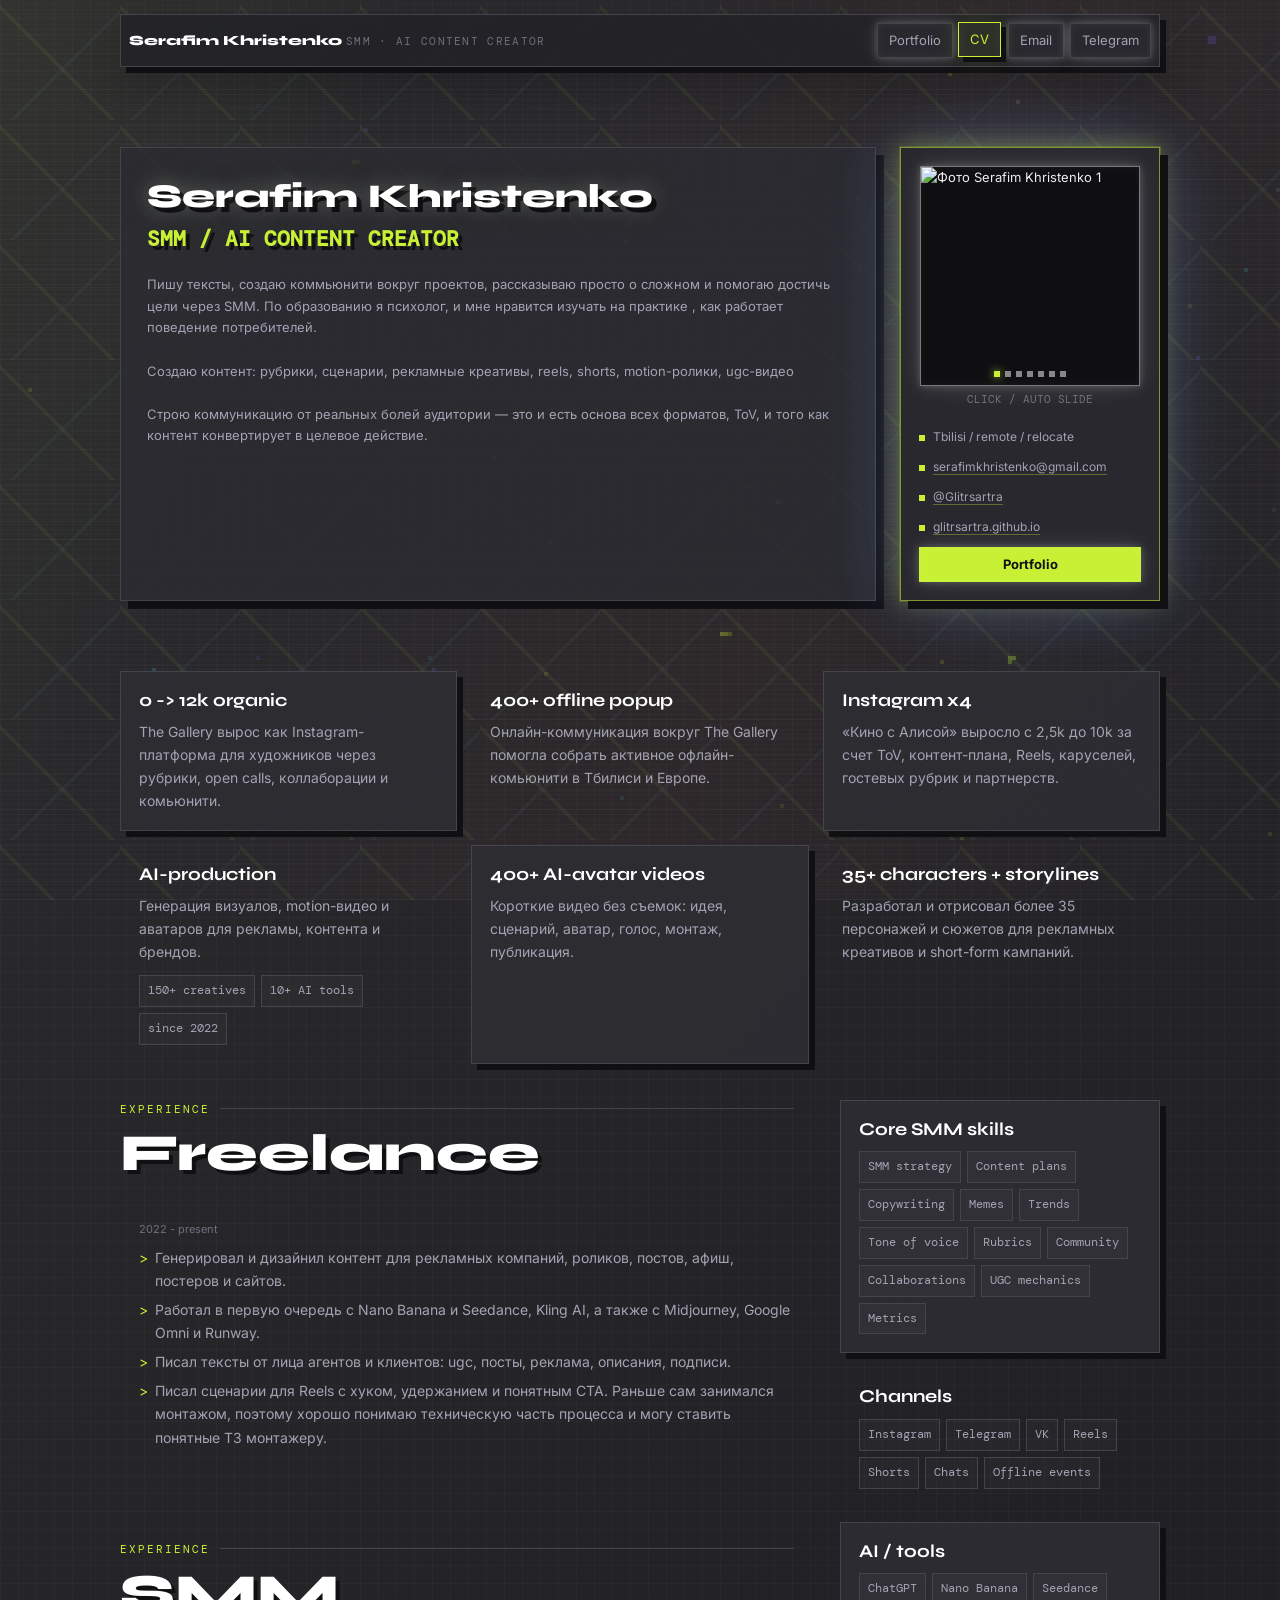
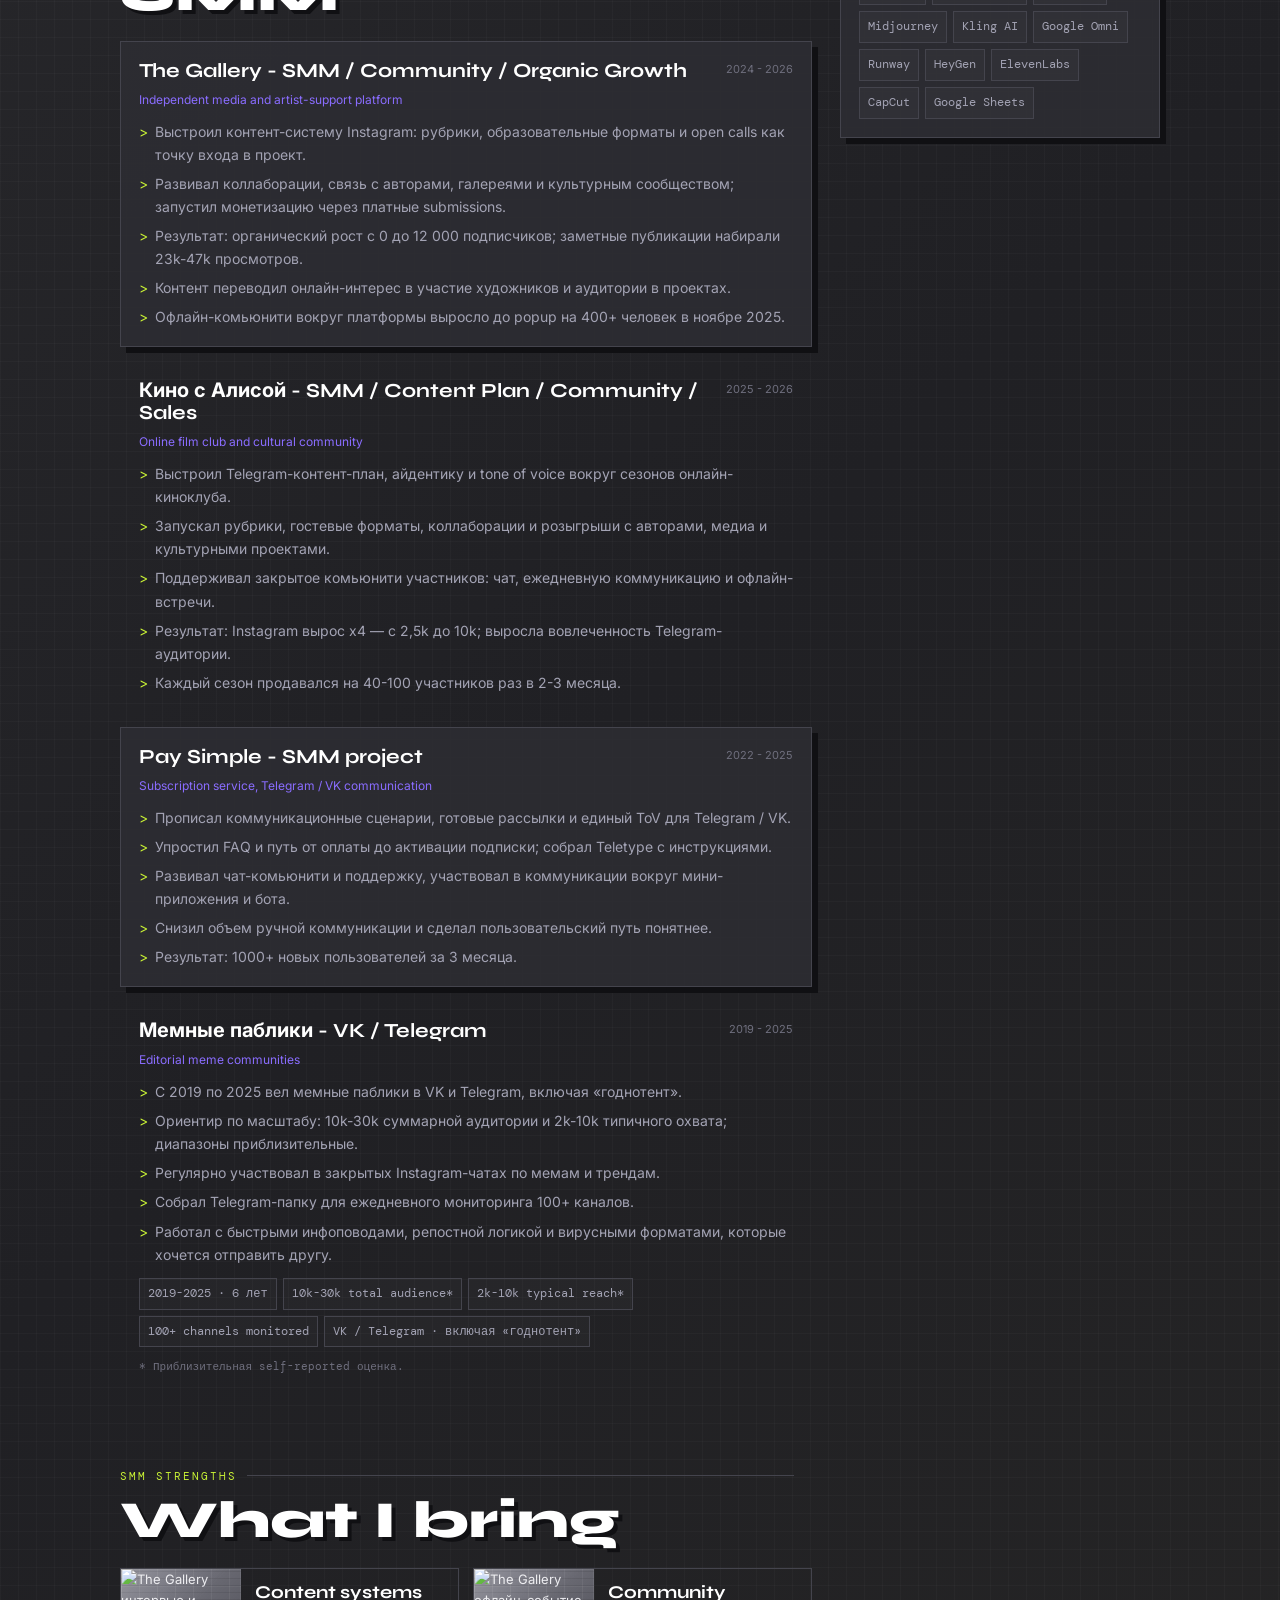
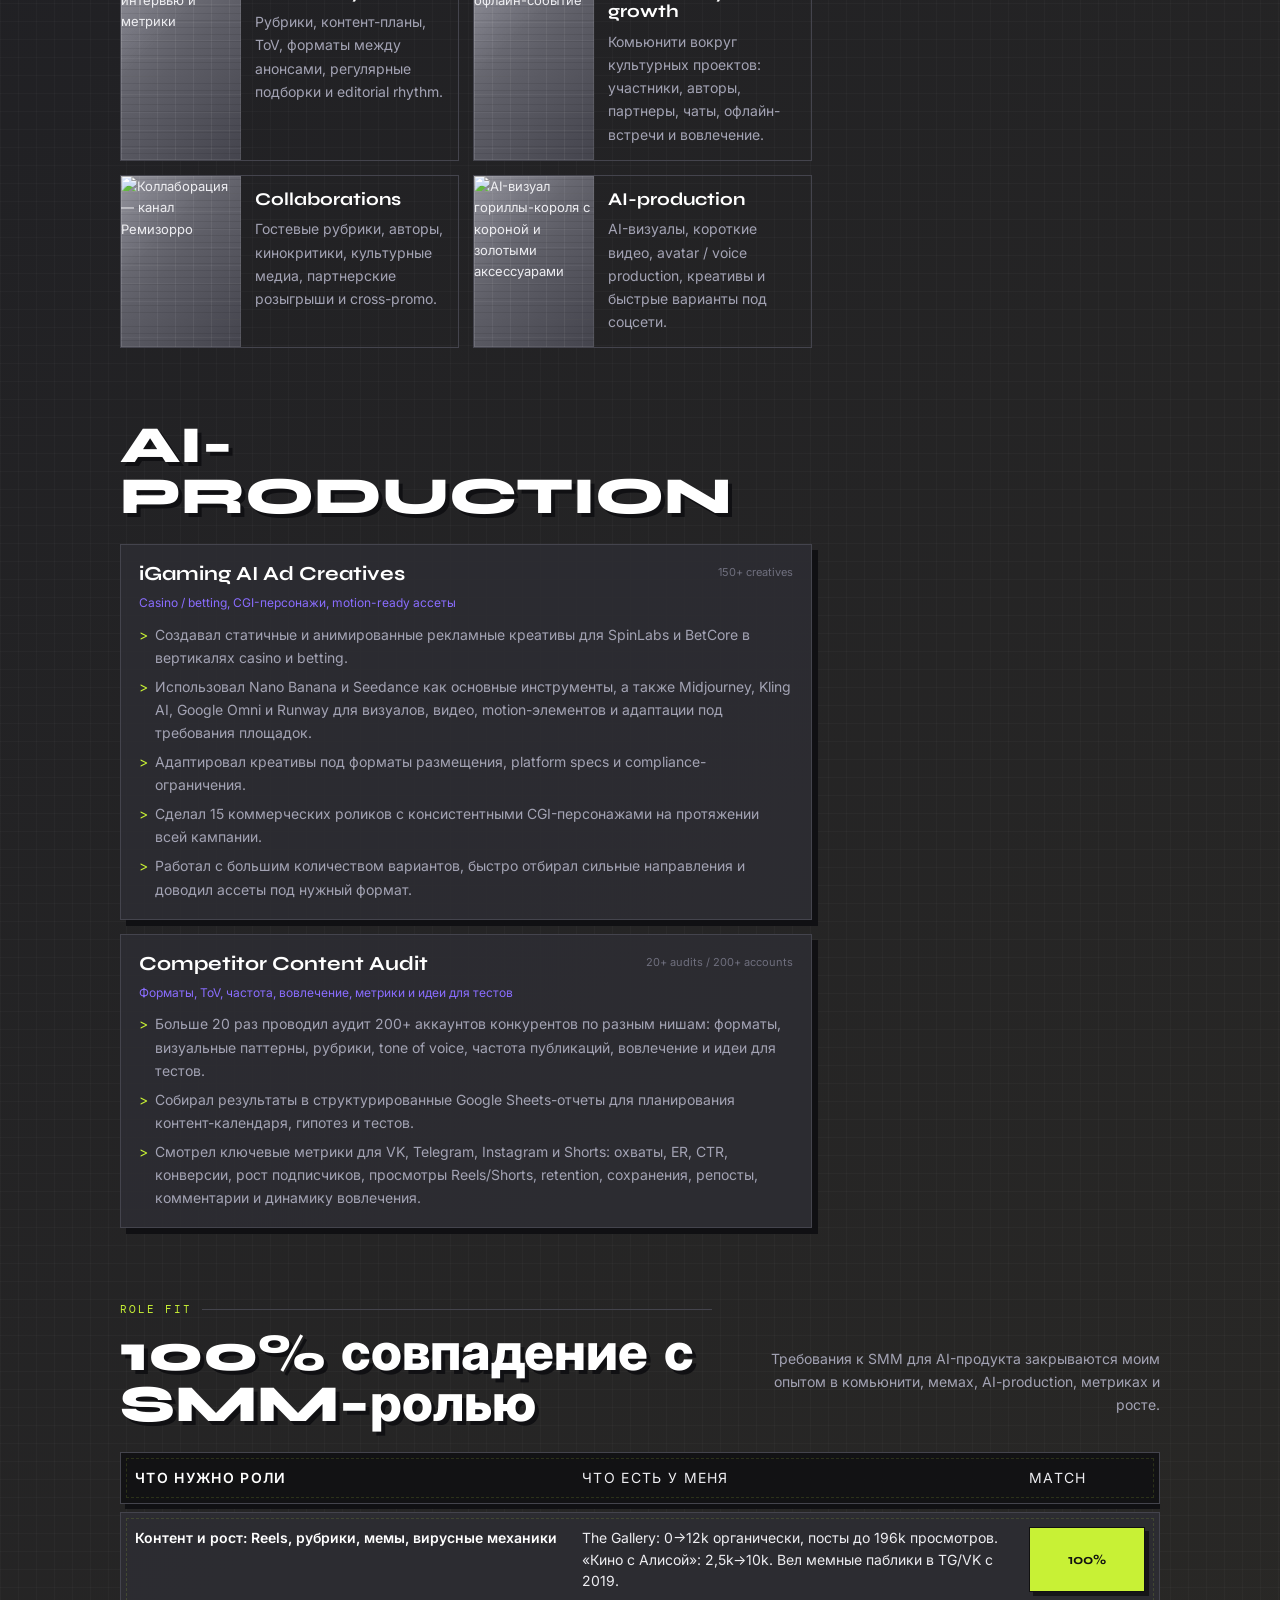
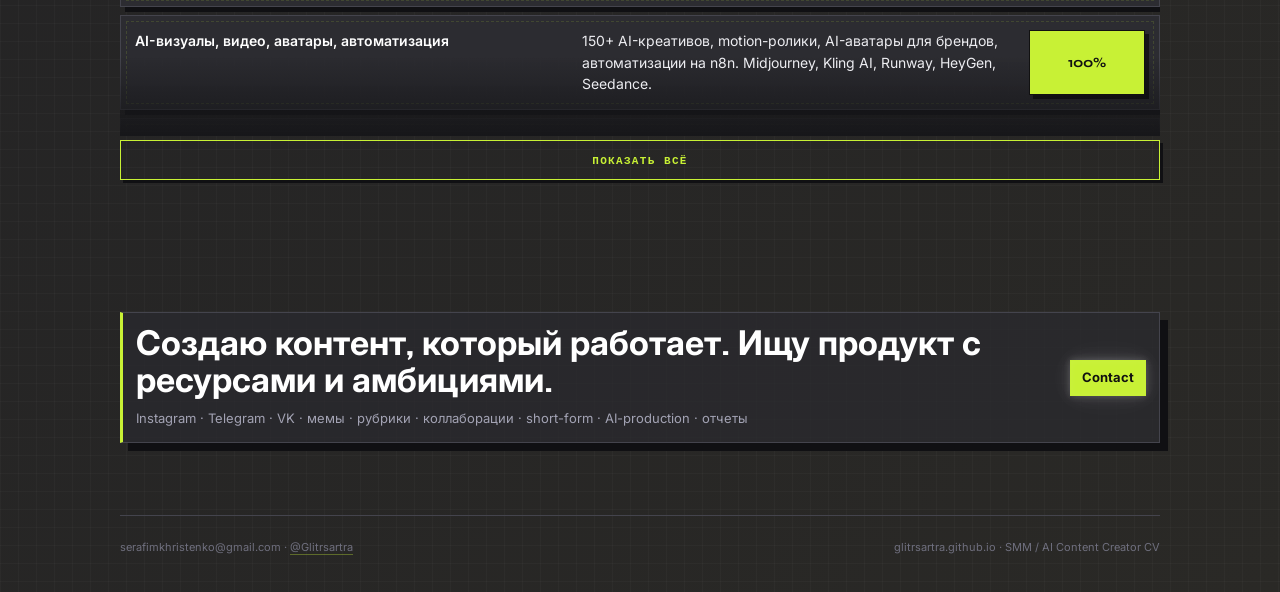
==== commit cc302106: "Update cv.html" ====
--- a/2026-05-23/files-mentioned-by-the-user-index/cv.html
+++ b/2026-05-23/files-mentioned-by-the-user-index/cv.html
@@ -33,10 +33,12 @@
         <h1 class="glow-name" data-glow-name>Serafim Khristenko</h1>
         <h2 class="cv-role-heading">SMM / AI Content Creator</h2>
         <p>
-       Пишу тексты, создаю коммьюнити вокруг проектов, рассказываю просто о сложном и помогаю достичь цели через SMM. По образованию я психолог, и мне нравится изучать на практике , как работает поведение потребителей. Строю коммуникацию от реальных болей аудитории — это и есть основа всех форматов, ToV, и того как контент конвертирует в целевое действие.
+       Пишу тексты, создаю коммьюнити вокруг проектов, рассказываю просто о сложном и помогаю достичь цели через SMM. По образованию я психолог, и мне нравится изучать на практике , как работает поведение потребителей.
+          <p>
+        Создаю контент: рубрики, сценарии, рекламные креативы, reels, shorts, motion-ролики, ugc-видео
+       <p>
+             Строю коммуникацию от реальных болей аудитории — это и есть основа всех форматов, ToV, и того как контент конвертирует в целевое действие.
           </p>
-          <p>
-        Создаю контент: рубрики, сценарии, рекламные креативы, reels, shorts, motion-ролики, ugc-видео, ии-аватары для брендов.
         </p>
       </div>
       <aside class="cv-contact">
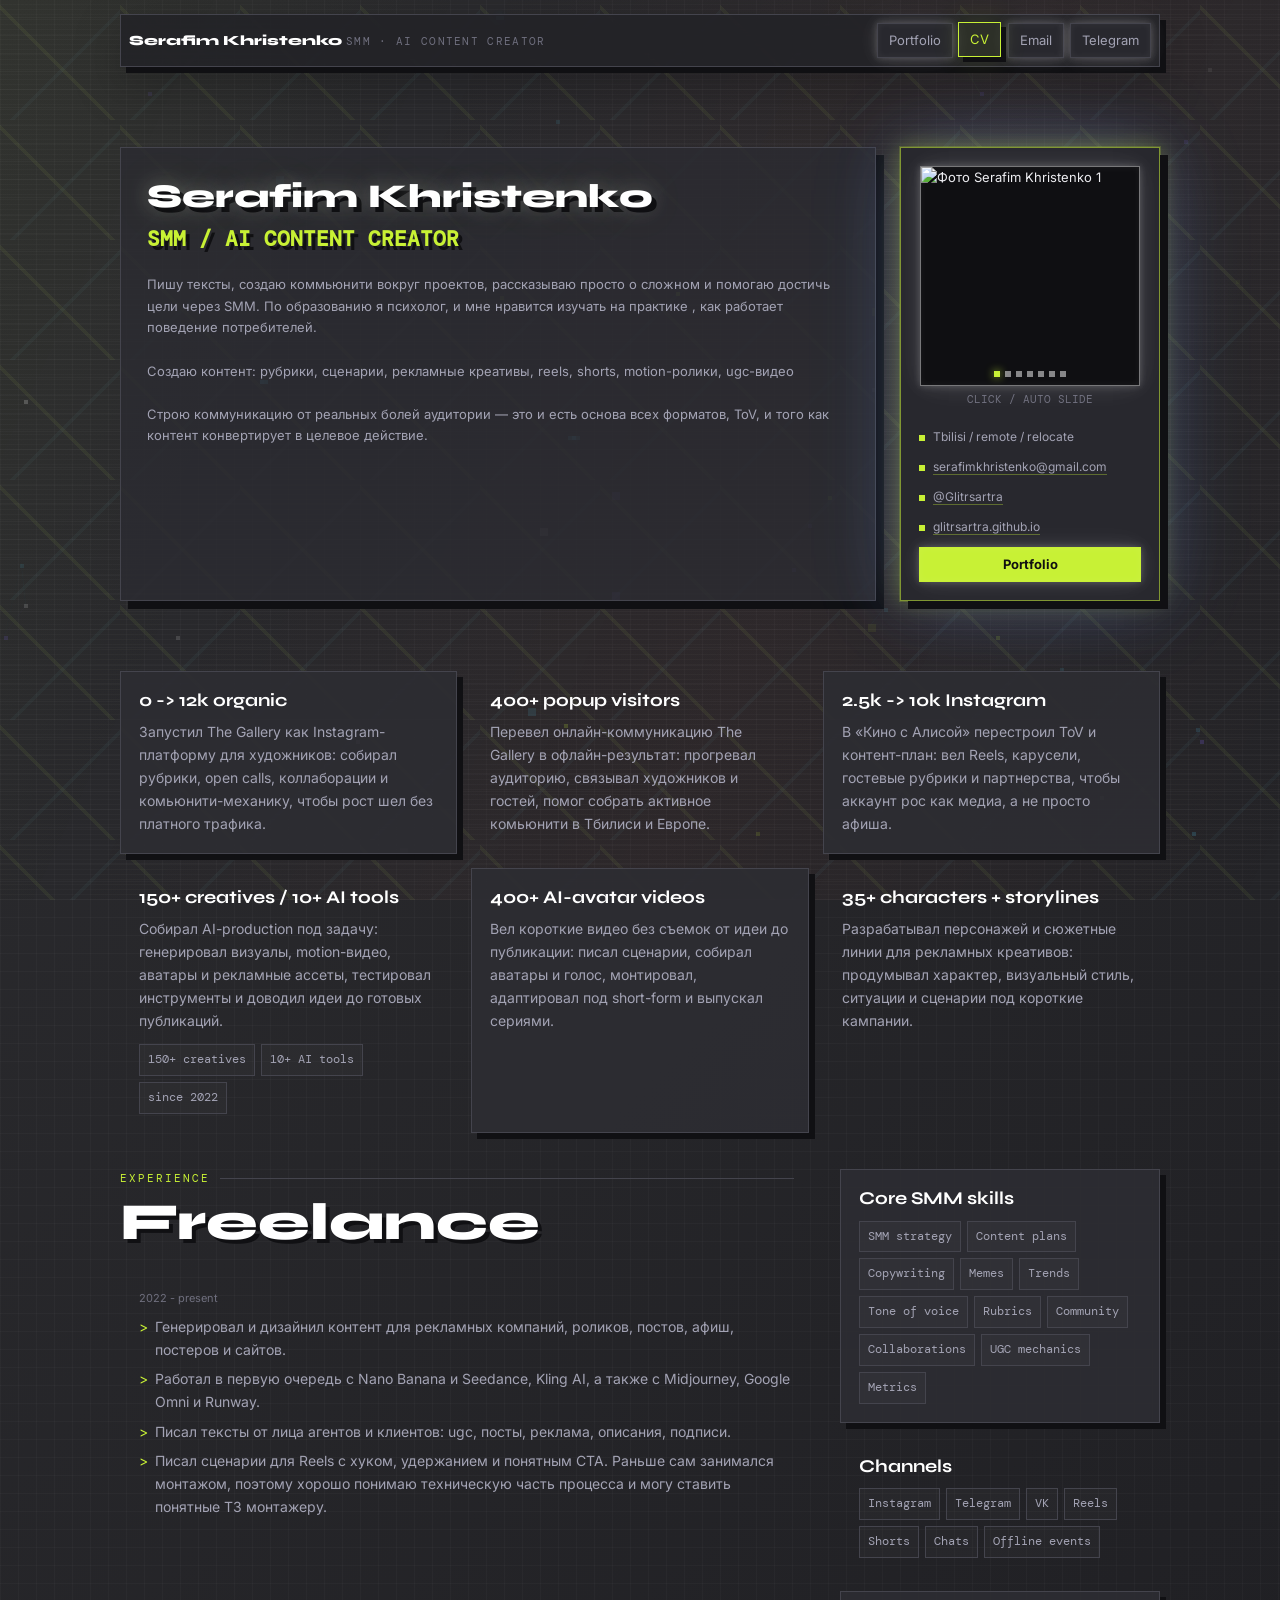
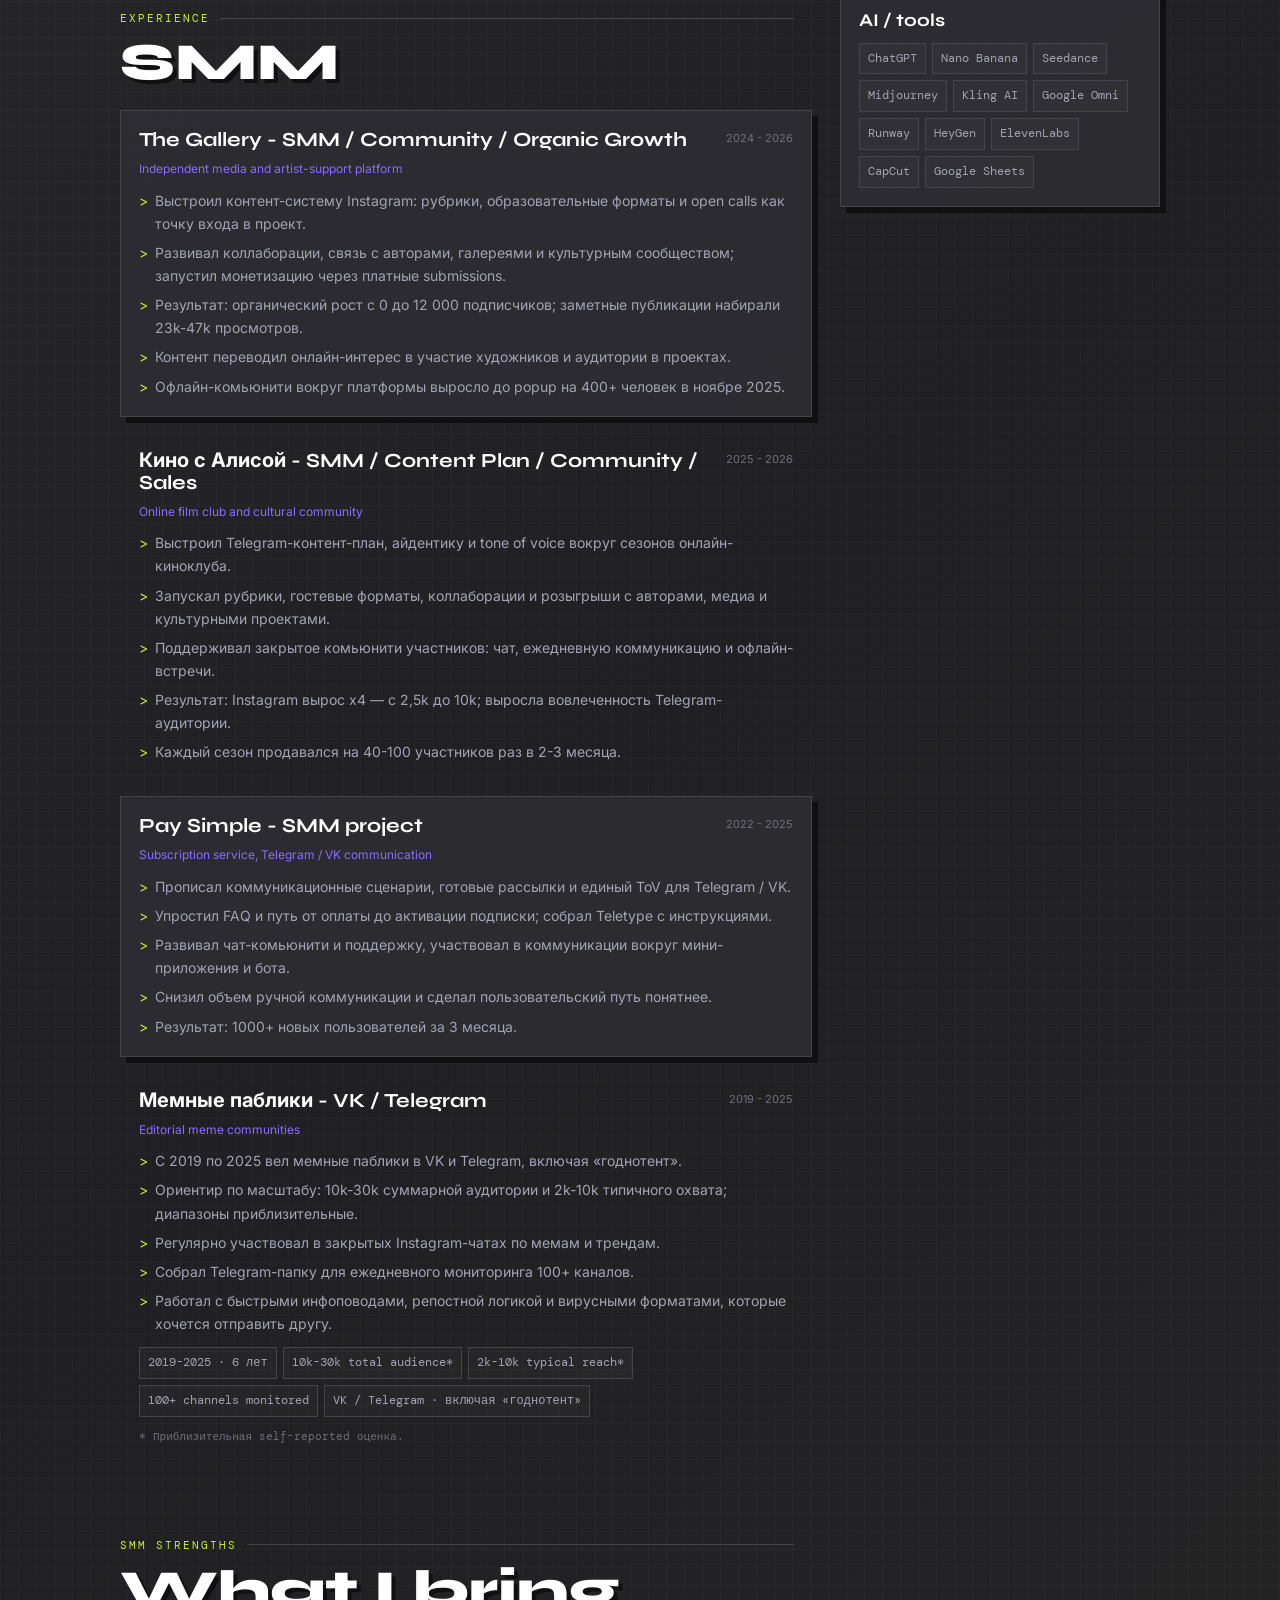
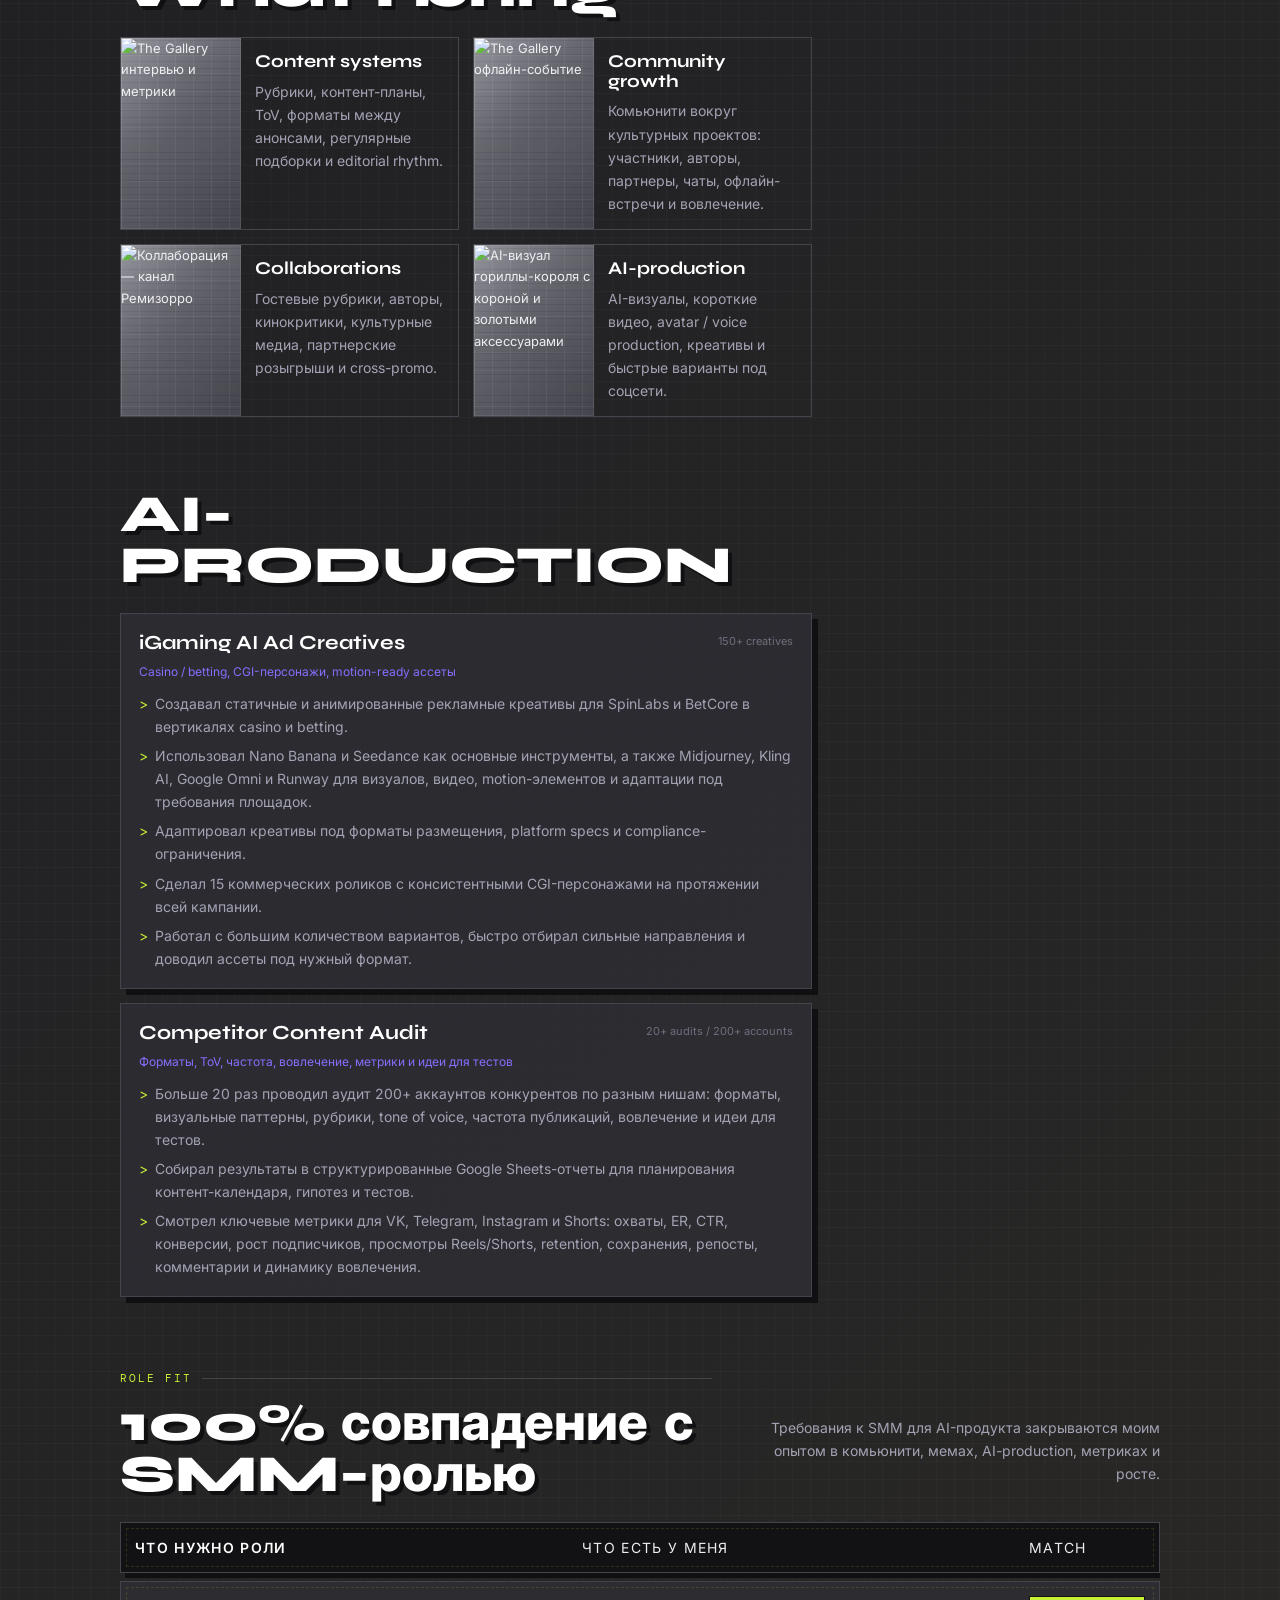
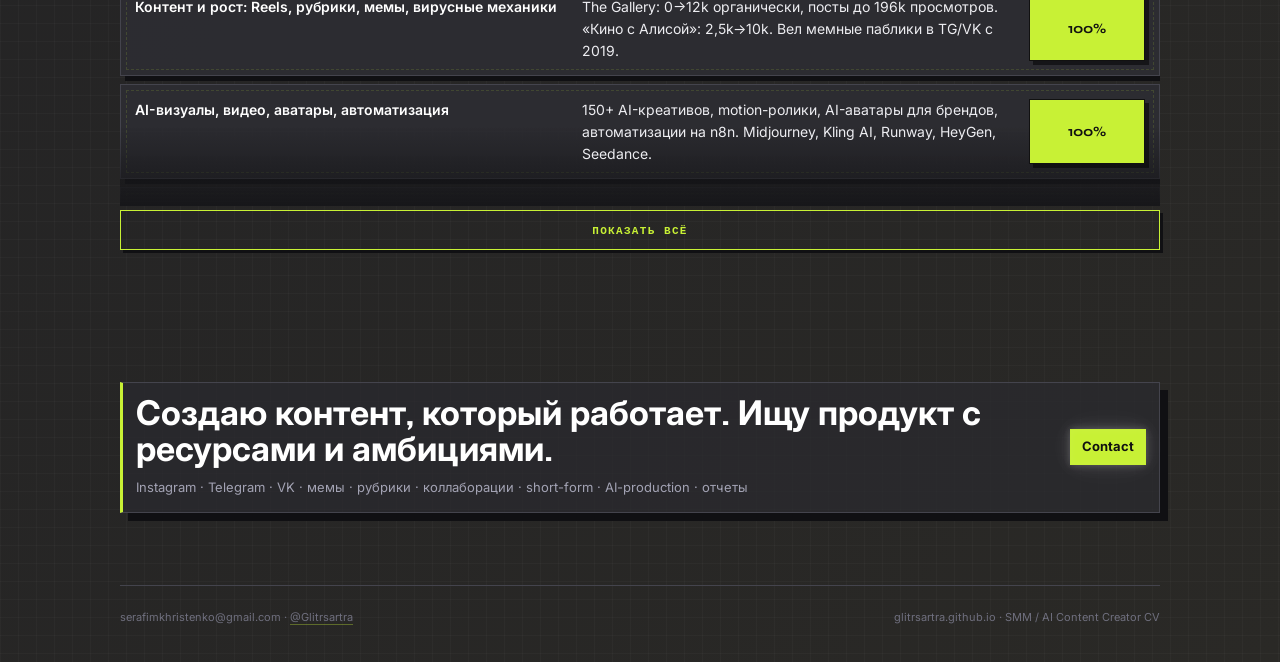
==== commit 1b6d44e3: "Rewrite CV result cards" ====
--- a/2026-05-23/files-mentioned-by-the-user-index/cv.html
+++ b/2026-05-23/files-mentioned-by-the-user-index/cv.html
@@ -75,19 +75,19 @@
       <div class="cv-grid">
         <div class="cv-card">
           <strong>0 -> 12k organic</strong>
-          <p>The Gallery вырос как Instagram-платформа для художников через рубрики, open calls, коллаборации и комьюнити.</p>
+          <p>Запустил The Gallery как Instagram-платформу для художников: собирал рубрики, open calls, коллаборации и комьюнити-механику, чтобы рост шел без платного трафика.</p>
         </div>
         <div class="cv-card cv-card--flat">
-          <strong>400+ offline popup</strong>
-          <p>Онлайн-коммуникация вокруг The Gallery помогла собрать активное офлайн-комьюнити в Тбилиси и Европе.</p>
+          <strong>400+ popup visitors</strong>
+          <p>Перевел онлайн-коммуникацию The Gallery в офлайн-результат: прогревал аудиторию, связывал художников и гостей, помог собрать активное комьюнити в Тбилиси и Европе.</p>
         </div>
         <div class="cv-card">
-          <strong>Instagram x4</strong>
-          <p>«Кино с Алисой» выросло с 2,5k до 10k за счет ToV, контент-плана, Reels, каруселей, гостевых рубрик и партнерств.</p>
+          <strong>2.5k -> 10k Instagram</strong>
+          <p>В «Кино с Алисой» перестроил ToV и контент-план: вел Reels, карусели, гостевые рубрики и партнерства, чтобы аккаунт рос как медиа, а не просто афиша.</p>
         </div>
         <div class="cv-card cv-card--flat">
-          <strong>AI-production</strong>
-          <p>Генерация визуалов, motion-видео и аватаров для рекламы, контента и брендов.</p>
+          <strong>150+ creatives / 10+ AI tools</strong>
+          <p>Собирал AI-production под задачу: генерировал визуалы, motion-видео, аватары и рекламные ассеты, тестировал инструменты и доводил идеи до готовых публикаций.</p>
           <div class="pill-list meme-chip-list">
             <span class="pill">150+ creatives</span>
             <span class="pill">10+ AI tools</span>
@@ -96,11 +96,11 @@
         </div>
         <div class="cv-card">
           <strong>400+ AI-avatar videos</strong>
-          <p>Короткие видео без съемок: идея, сценарий, аватар, голос, монтаж, публикация.</p>
+          <p>Вел короткие видео без съемок от идеи до публикации: писал сценарии, собирал аватары и голос, монтировал, адаптировал под short-form и выпускал сериями.</p>
         </div>
         <div class="cv-card cv-card--flat">
           <strong>35+ characters + storylines</strong>
-          <p>Разработал и отрисовал более 35 персонажей и сюжетов для рекламных креативов и short-form кампаний.</p>
+          <p>Разрабатывал персонажей и сюжетные линии для рекламных креативов: продумывал характер, визуальный стиль, ситуации и сценарии под короткие кампании.</p>
         </div>
       </div>
     </section>
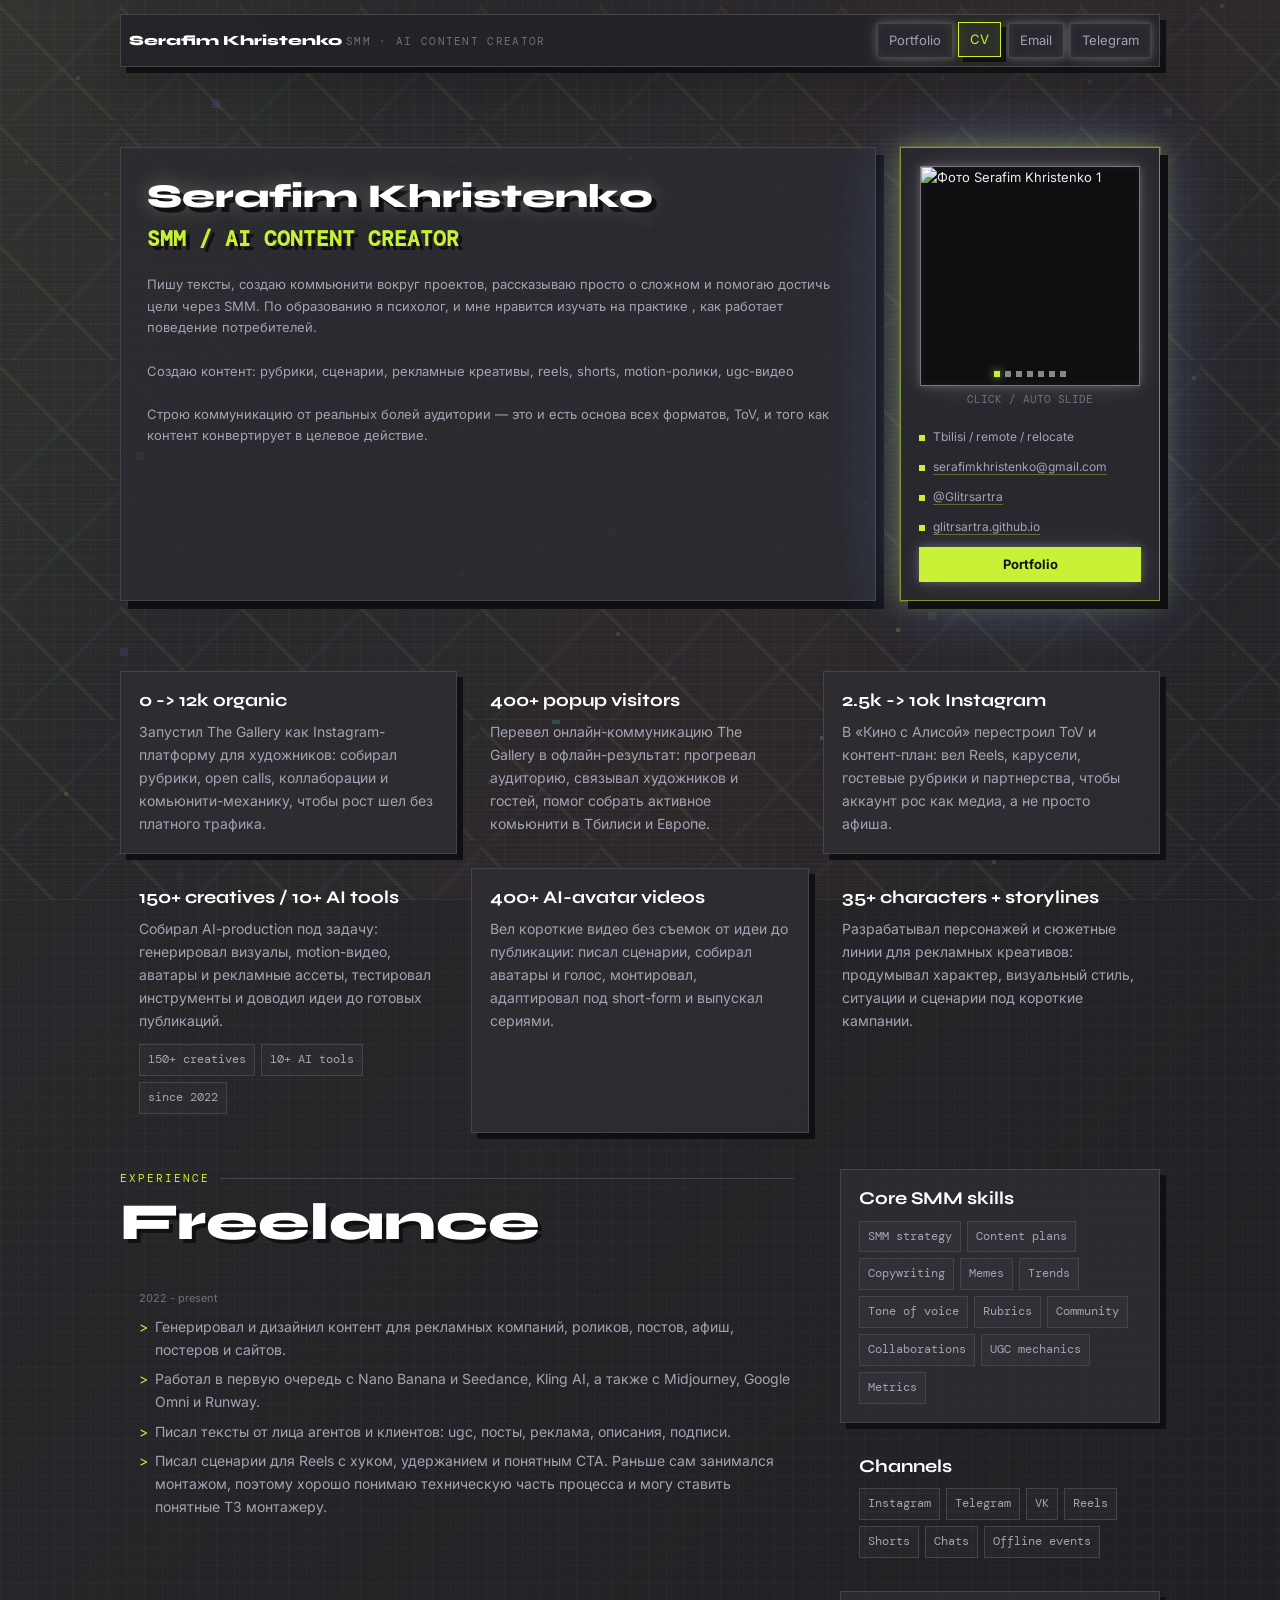
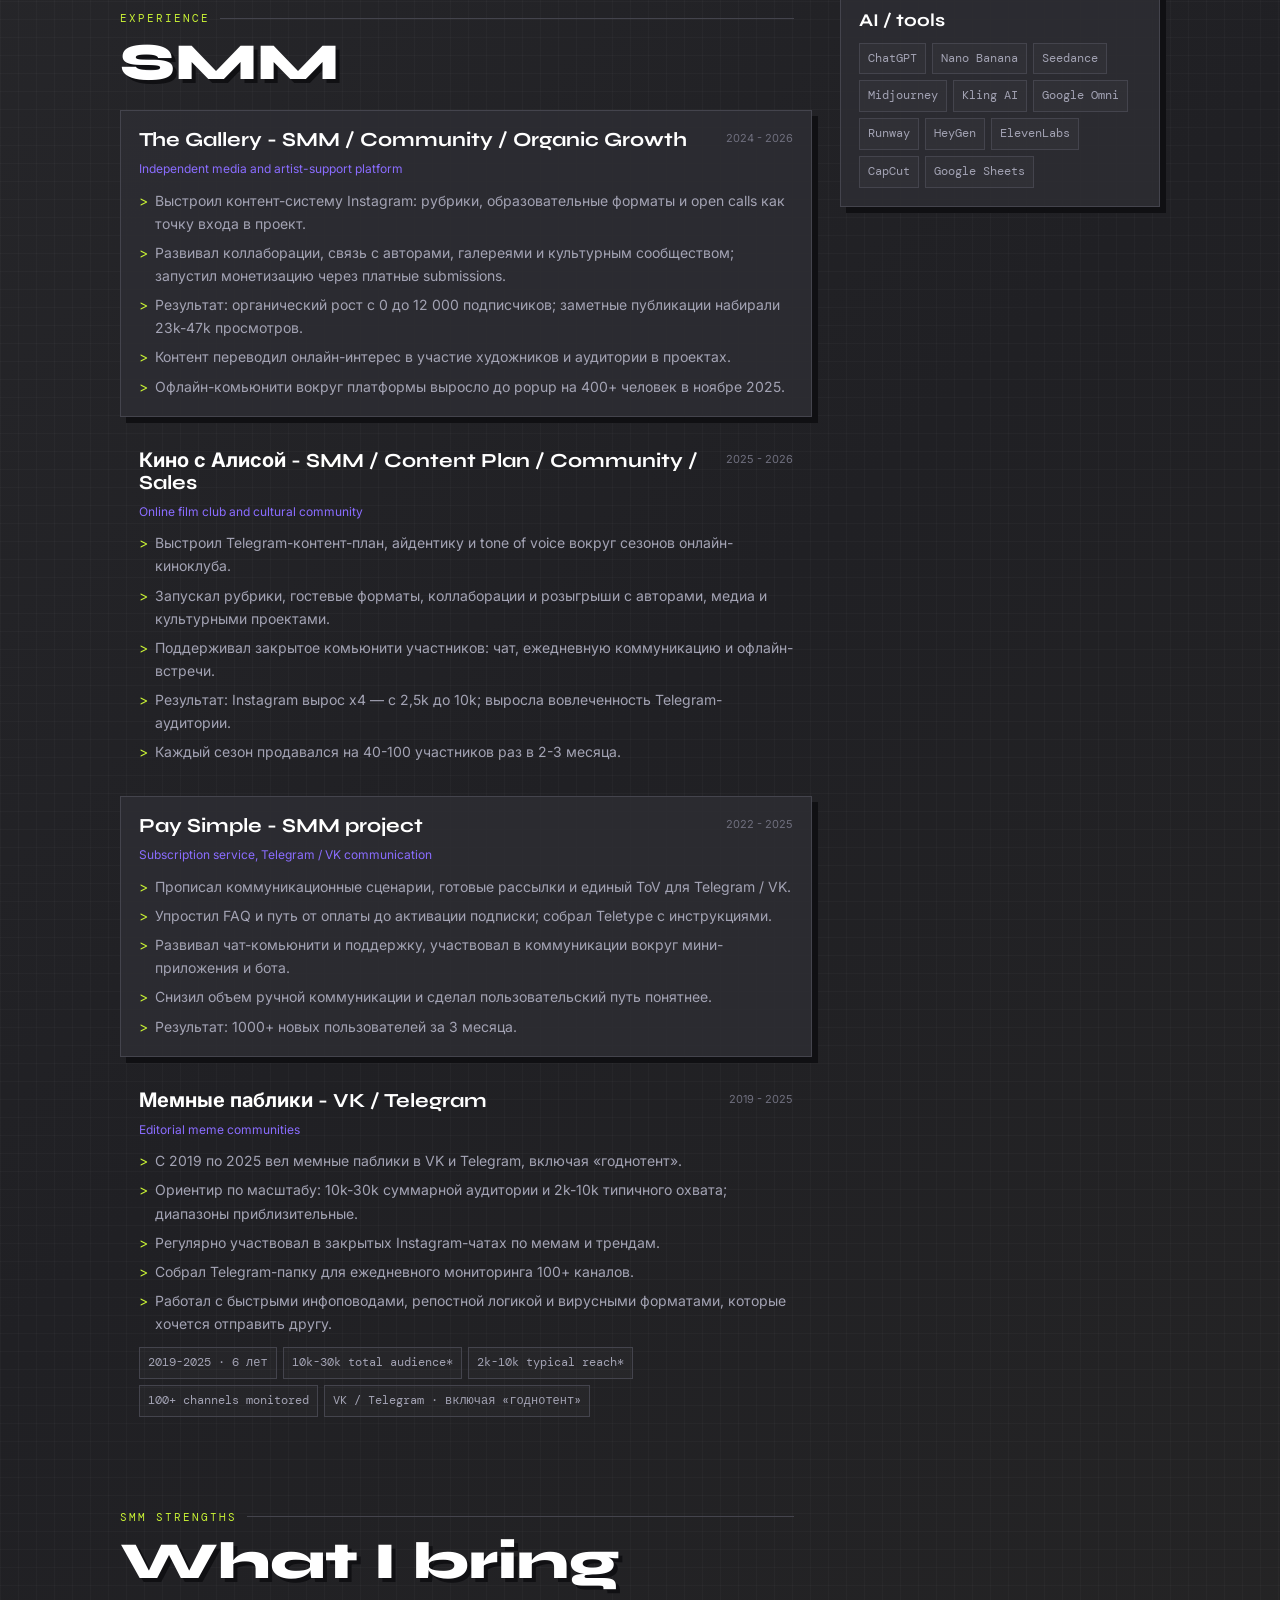
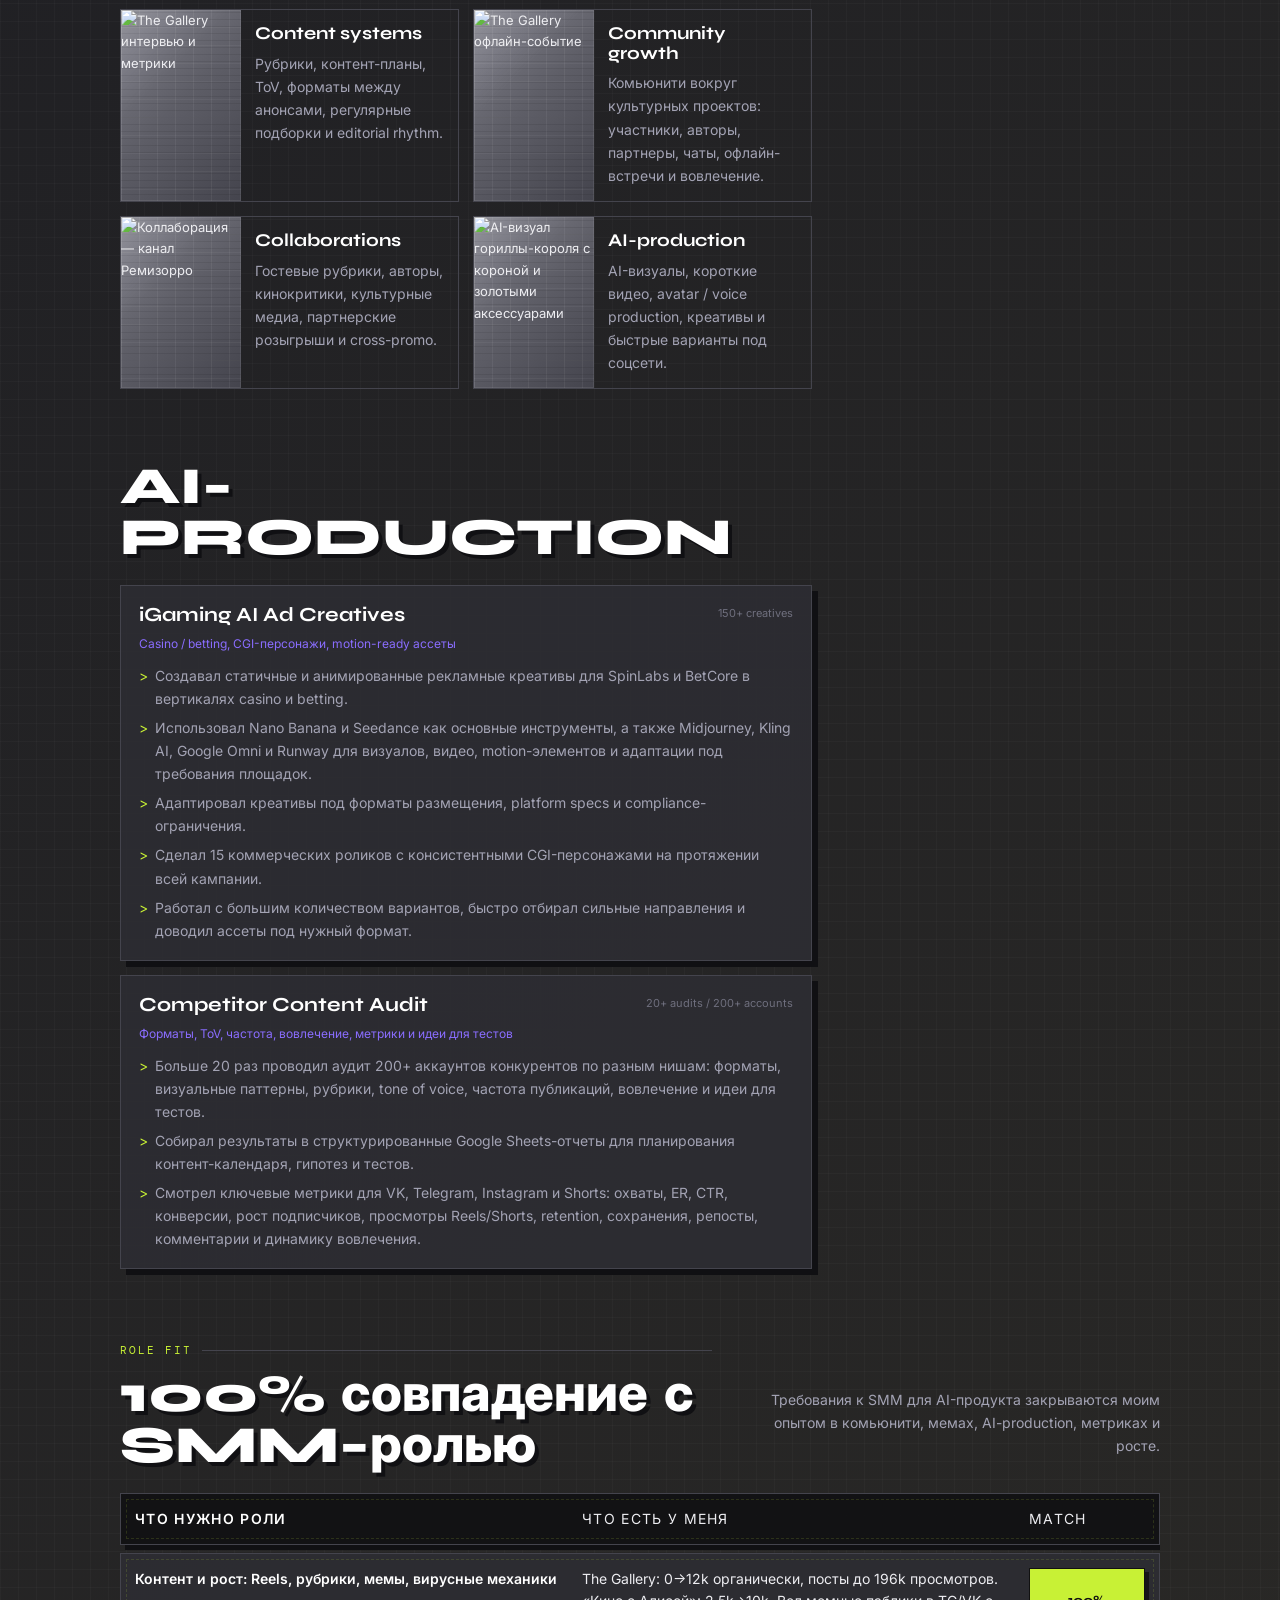
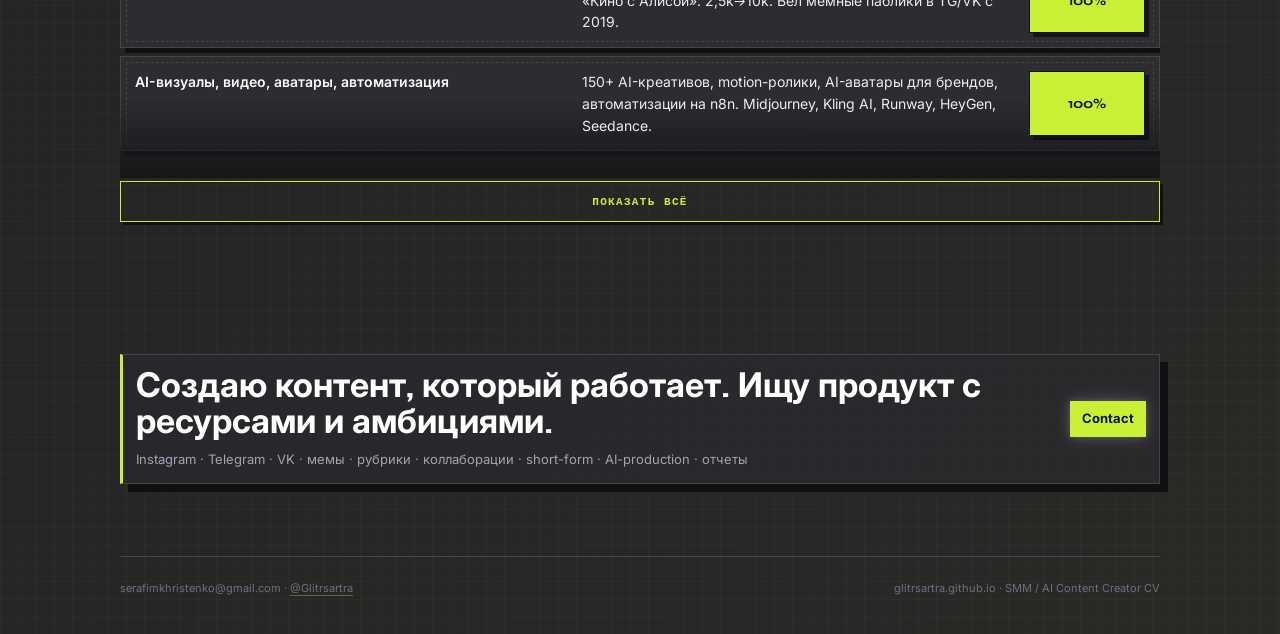
==== commit 4353e6ea: "Update cv.html" ====
--- a/2026-05-23/files-mentioned-by-the-user-index/cv.html
+++ b/2026-05-23/files-mentioned-by-the-user-index/cv.html
@@ -203,10 +203,7 @@
                 <span class="pill">2k-10k typical reach*</span>
                 <span class="pill">100+ channels monitored</span>
                 <span class="pill">VK / Telegram · включая «годнотент»</span>
-              </div>
-              <p class="metric-disclaimer">* Приблизительная self-reported оценка.</p>
-            </article>
-          </div>
+            
         </section>
 
         <section class="section">
